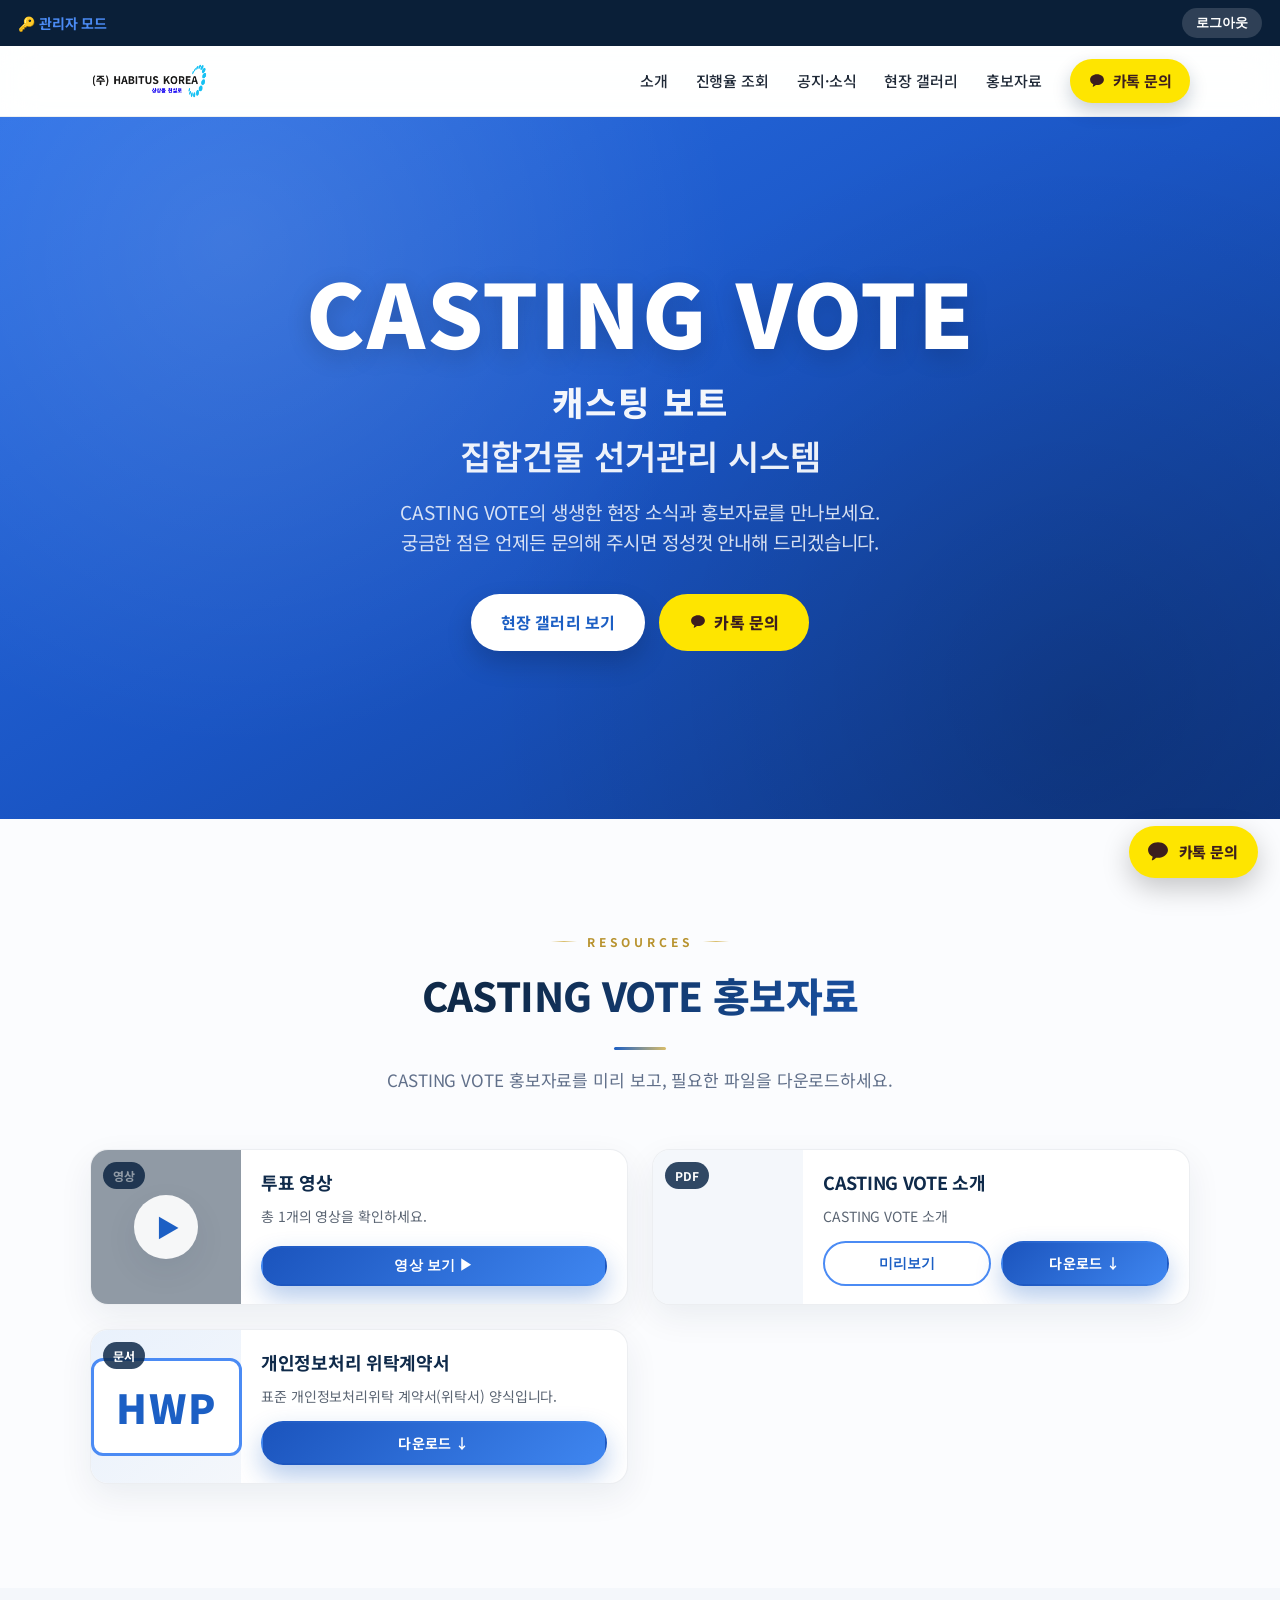
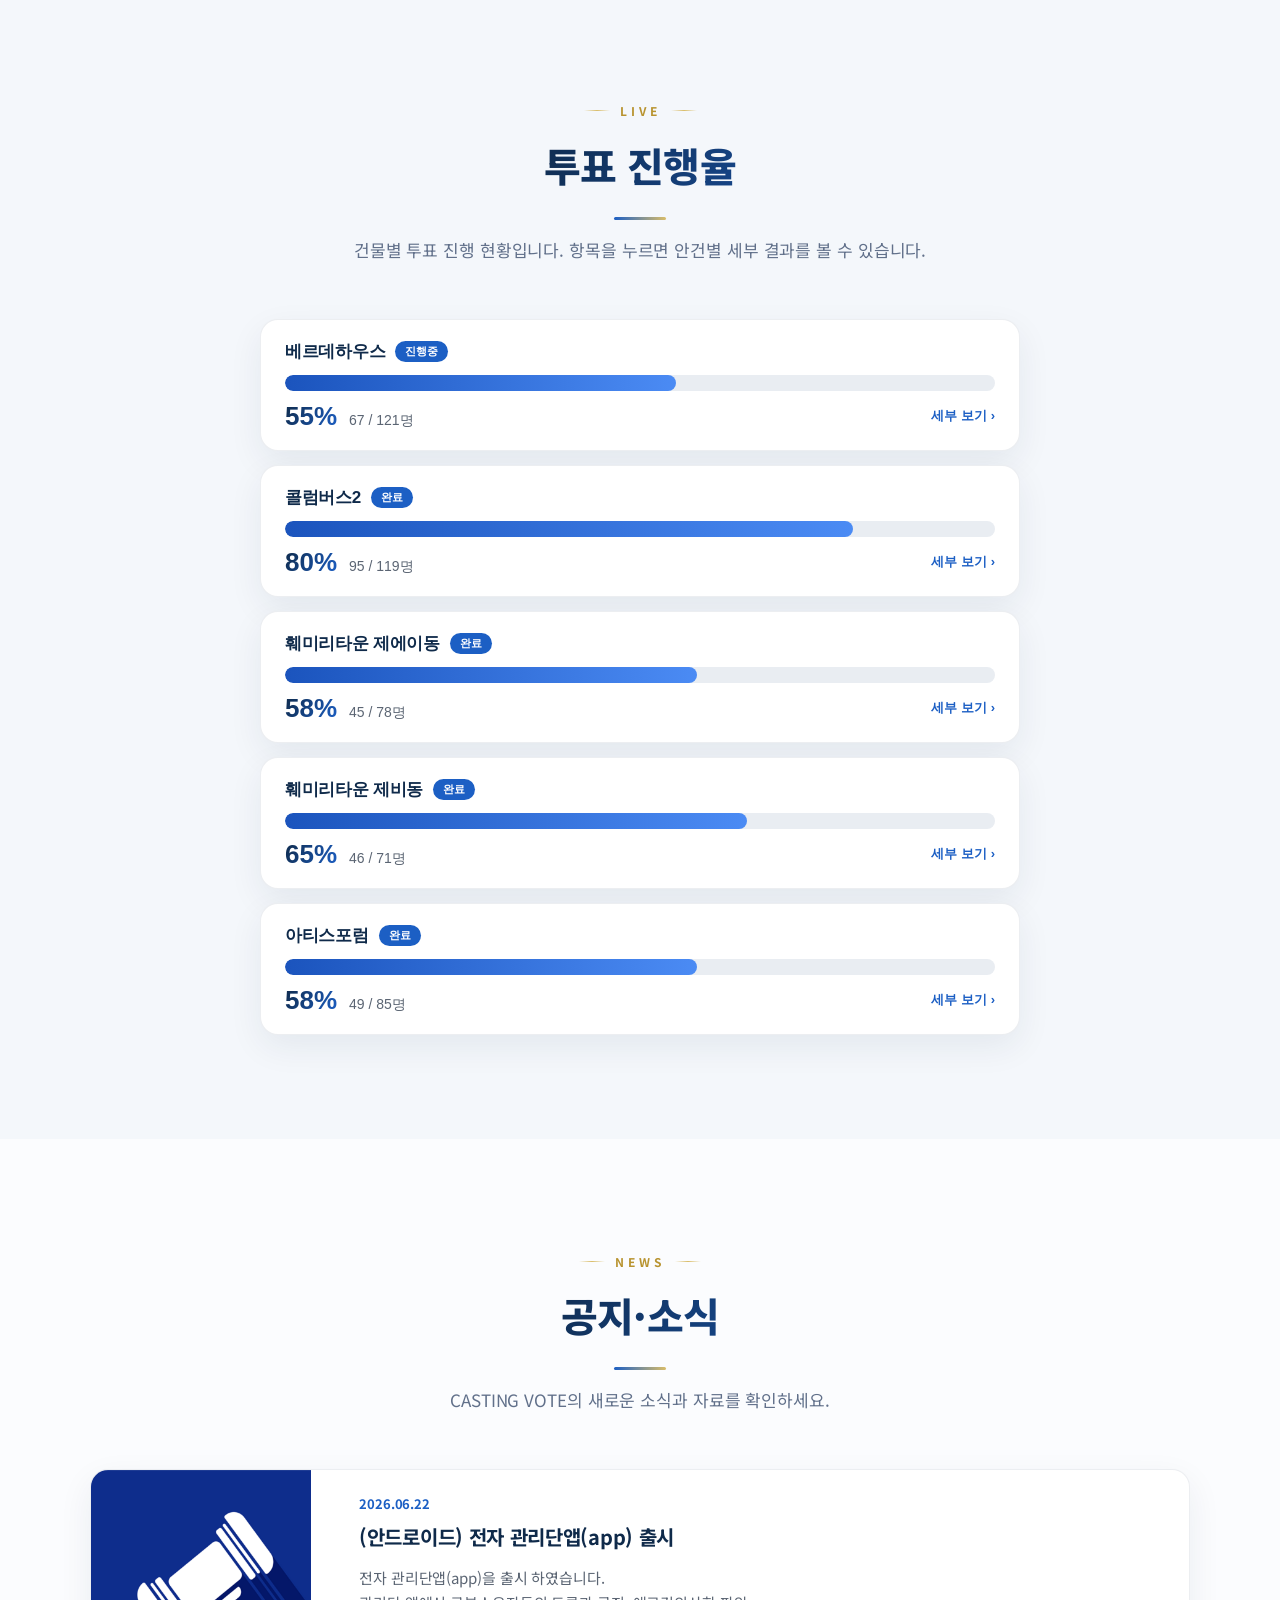
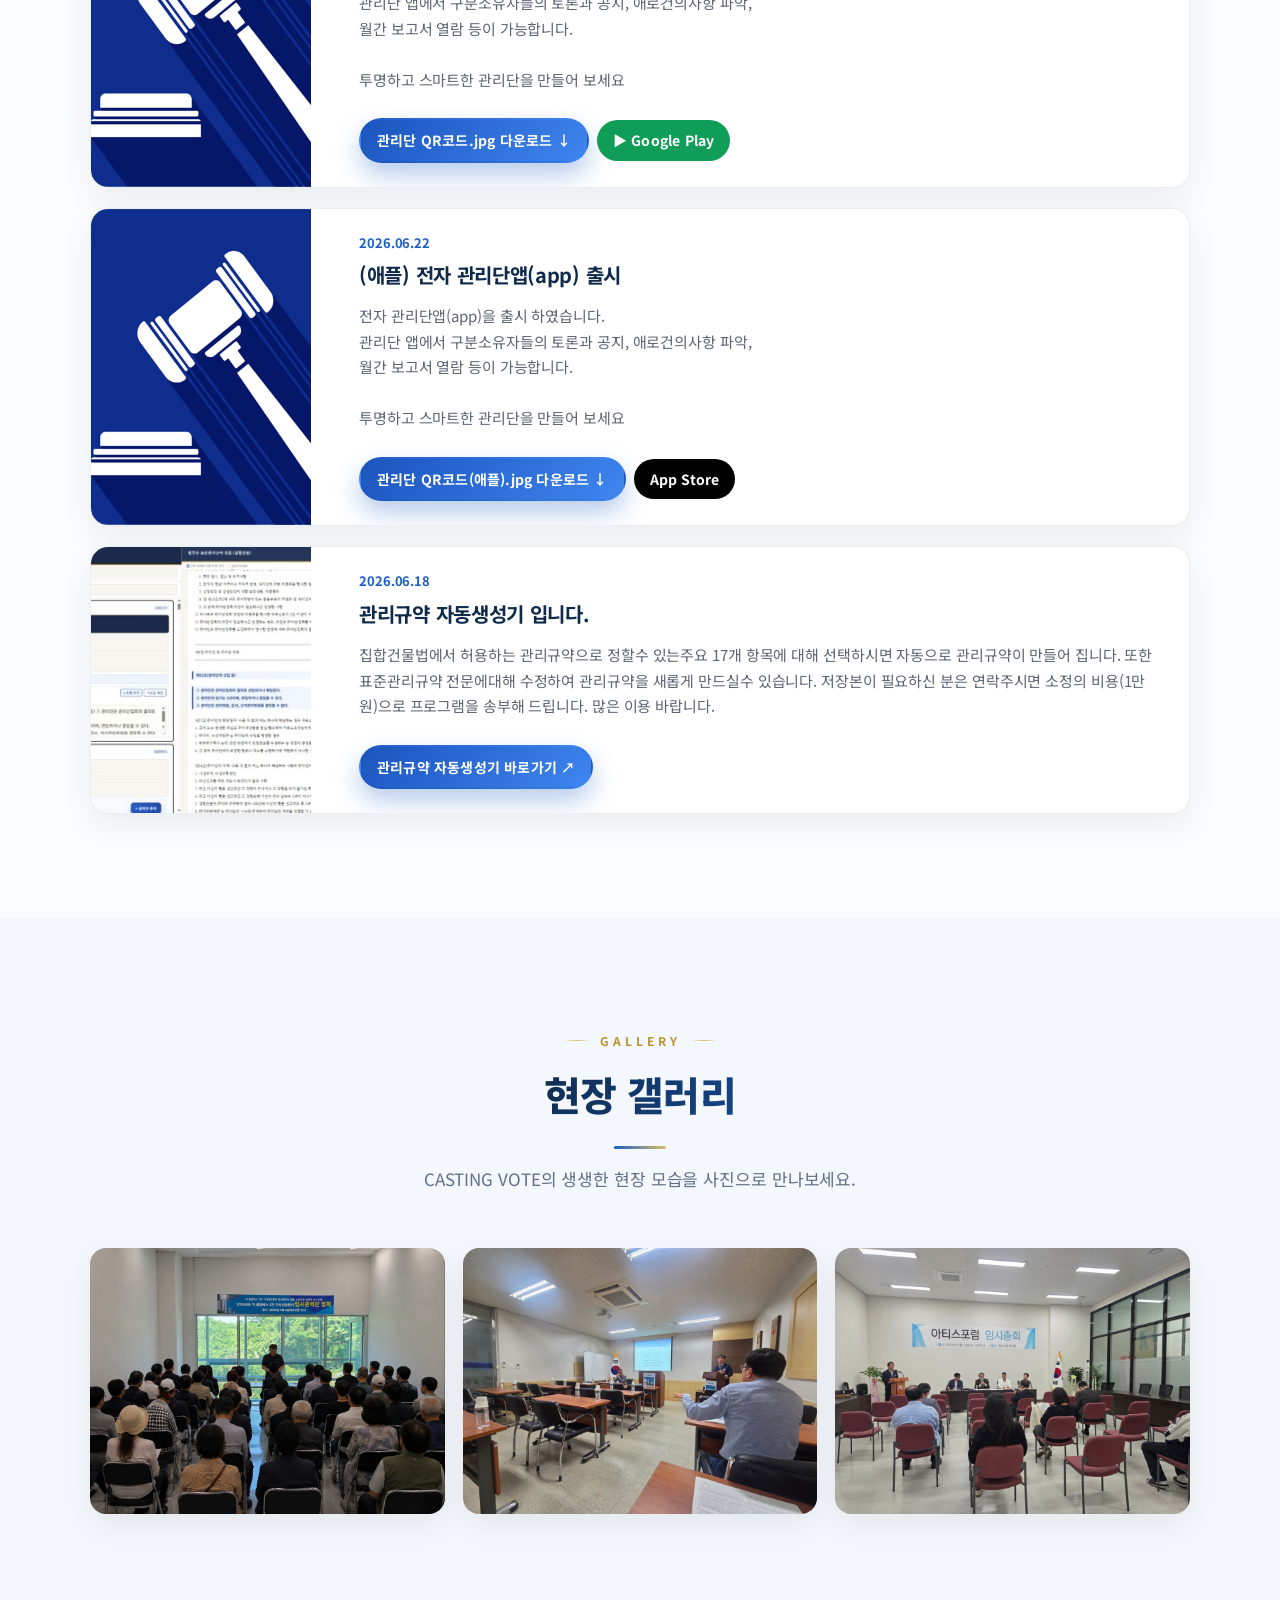
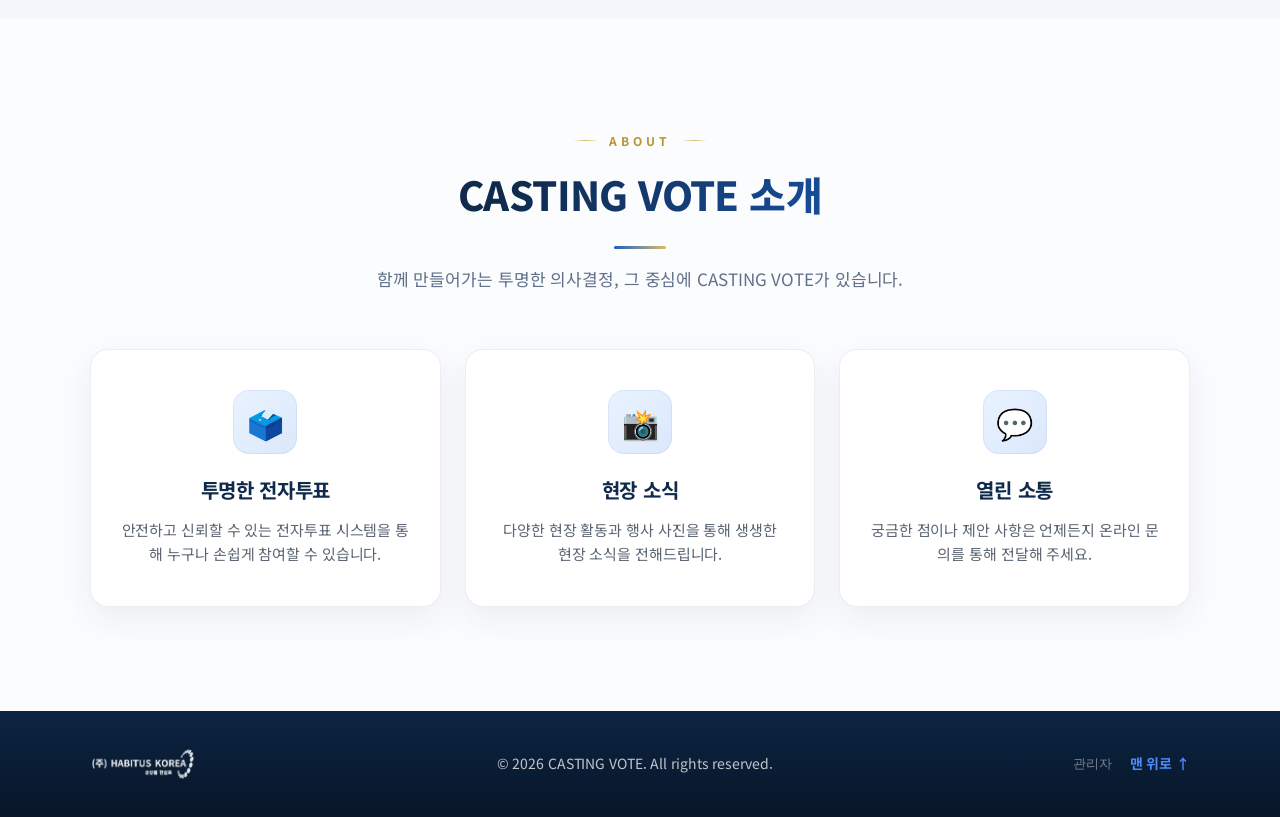
==== index.html @ 8c81231f "홍보자료 타이틀을 'CASTING VOTE 홍보자료'로 변경(소개 타이틀 형식과 통일)" ====
<!DOCTYPE html>
<html lang="ko">
<head>
  <meta charset="UTF-8" />
  <meta name="viewport" content="width=device-width, initial-scale=1.0" />
  <title>캐스팅 보트 (CASTING VOTE) | 집합건물 선거관리·전자투표 시스템</title>
  <meta name="description" content="캐스팅 보트(CASTING VOTE) - 집합건물 관리단 선거관리 및 전자투표 시스템. 현장 소식, 홍보자료, 진행율 조회, 관리단앱 다운로드까지 한 곳에서." />
  <meta name="keywords" content="캐스팅 보트, 캐스팅보트, CASTING VOTE, 집합건물 선거관리, 관리단 선거, 전자투표, 관리단 총회, 관리단앱, 전자투표 시스템" />
  <meta name="author" content="CASTING VOTE" />
  <link rel="canonical" href="https://airrotc29.github.io/castingvote/" />

  <!-- Open Graph (카카오톡/SNS 공유 시 표시되는 정보) -->
  <meta property="og:type" content="website" />
  <meta property="og:site_name" content="캐스팅 보트 (CASTING VOTE)" />
  <meta property="og:title" content="캐스팅 보트 (CASTING VOTE) | 집합건물 선거관리·전자투표 시스템" />
  <meta property="og:description" content="캐스팅 보트(CASTING VOTE) - 집합건물 관리단 선거관리 및 전자투표 시스템." />
  <meta property="og:url" content="https://airrotc29.github.io/castingvote/" />
  <meta property="og:image" content="assets/images/og-image.jpg" />
  <meta property="og:locale" content="ko_KR" />

  <!-- 구조화 데이터 (검색엔진이 사이트 이름을 인식) -->
  <script type="application/ld+json">
  {
    "@context": "https://schema.org",
    "@type": "Organization",
    "name": "캐스팅 보트",
    "alternateName": ["CASTING VOTE", "캐스팅보트"],
    "url": "https://airrotc29.github.io/castingvote/",
    "description": "집합건물 관리단 선거관리 및 전자투표 시스템"
  }
  </script>

  <link rel="preconnect" href="https://fonts.googleapis.com" />
  <link rel="preconnect" href="https://fonts.gstatic.com" crossorigin />
  <link href="https://fonts.googleapis.com/css2?family=Noto+Sans+KR:wght@300;400;500;700;900&display=swap" rel="stylesheet" />
  <link rel="stylesheet" href="css/style.css" />
</head>
<body>
  <!-- ===== 관리자 모드 바 (로그인 시 표시) ===== -->
  <div class="admin-bar" id="adminBar" hidden>
    <span class="admin-bar-label">🔑 관리자 모드</span>
    <span class="admin-bar-msg" id="adminBarMsg"></span>
    <button type="button" class="admin-bar-btn" id="adminLogout">로그아웃</button>
  </div>

  <!-- ===== 헤더 / 네비게이션 ===== -->
  <header class="site-header" id="top">
    <div class="container header-inner">
      <a href="#top" class="brand">
        <img src="assets/images/logo.png" alt="(주) HABITUS KOREA - 상상을 현실로" class="brand-logo" />
      </a>
      <nav class="nav" aria-label="주요 메뉴">
        <button class="nav-toggle" id="navToggle" aria-label="메뉴 열기" aria-expanded="false">
          <span></span><span></span><span></span>
        </button>
        <ul class="nav-list" id="navList">
          <li><a href="#about">소개</a></li>
          <li><a href="#progress">진행율 조회</a></li>
          <li><a href="#posts">공지·소식</a></li>
          <li><a href="#gallery">현장 갤러리</a></li>
          <li><a href="#resources">홍보자료</a></li>
          <li><a href="#" class="nav-cta js-kakao"><svg class="kk-ico" viewBox="0 0 24 24" aria-hidden="true"><path d="M12 3C6.9 3 2.8 6.2 2.8 10.2c0 2.6 1.7 4.9 4.3 6.2-.2.7-.7 2.5-.8 2.9 0 0 0 .3.2.4.2.1.4 0 .4 0 .5-.1 3-2 3.5-2.4.5.1 1 .1 1.6.1 5.1 0 9.2-3.2 9.2-7.2S17.1 3 12 3z"/></svg>카톡 문의</a></li>
        </ul>
      </nav>
    </div>
  </header>

  <!-- ===== 히어로 ===== -->
  <section class="hero" id="home">
    <div class="hero-overlay"></div>
    <div class="container hero-inner">
      <p class="hero-wordmark">CASTING VOTE</p>
      <p class="hero-wordmark-ko">캐스팅 보트</p>
      <h1 class="hero-title">집합건물 선거관리 시스템</h1>
      <p class="hero-desc">
        CASTING VOTE의 생생한 현장 소식과 홍보자료를 만나보세요. 궁금한 점은 언제든 문의해 주시면 정성껏 안내해 드리겠습니다.
      </p>
      <div class="hero-actions">
        <a href="#gallery" class="btn btn-primary">현장 갤러리 보기</a>
        <a href="#" class="btn btn-ghost js-kakao"><svg class="kk-ico" viewBox="0 0 24 24" aria-hidden="true"><path d="M12 3C6.9 3 2.8 6.2 2.8 10.2c0 2.6 1.7 4.9 4.3 6.2-.2.7-.7 2.5-.8 2.9 0 0 0 .3.2.4.2.1.4 0 .4 0 .5-.1 3-2 3.5-2.4.5.1 1 .1 1.6.1 5.1 0 9.2-3.2 9.2-7.2S17.1 3 12 3z"/></svg>카톡 문의</a>
      </div>
    </div>
  </section>

  <!-- ===== 홍보자료 ===== -->
  <section class="section" id="resources">
    <div class="container">
      <div class="section-head">
        <span class="section-tag">RESOURCES</span>
        <h2 class="section-title">CASTING VOTE 홍보자료</h2>
        <p class="section-lead">CASTING VOTE 홍보자료를 미리 보고, 필요한 파일을 다운로드하세요.</p>
      </div>
      <div class="admin-toolbar admin-only">
        <button type="button" class="btn btn-primary btn-sm" id="addResourceBtn">+ 자료 추가</button>
        <button type="button" class="btn btn-outline btn-sm" id="addVideoBtn">+ 영상 추가</button>
      </div>

      <div class="resources" id="resourceGrid">
        <article class="resource-item resource-video" id="videoCard">
          <div class="resource-thumb resource-thumb-video" id="videoCardThumb">
            <span class="video-play">▶</span>
            <span class="resource-badge">영상</span>
          </div>
          <div class="resource-body">
            <h3>투표 영상</h3>
            <p id="videoCardDesc">전자투표 안내 및 현장 영상을 확인하세요.</p>
            <div class="resource-actions">
              <button type="button" class="btn btn-sm btn-primary btn-block js-video-open">영상 보기 ▶</button>
            </div>
          </div>
        </article>

        <!-- 관리자가 추가한 자료(동적)는 이 위치에 삽입됩니다 -->
        <div id="resDynAnchor" hidden></div>

        <article class="resource-item resource-doc" id="consignmentCard">
          <div class="resource-thumb resource-thumb-doc">
            <span class="doc-ext" id="consignmentExt">HWP</span>
            <span class="resource-badge">문서</span>
          </div>
          <div class="resource-body">
            <h3>개인정보처리 위탁계약서</h3>
            <p>표준 개인정보처리위탁 계약서(위탁서) 양식입니다.</p>
            <div class="resource-actions" style="flex-direction:column;gap:8px;">
              <a class="btn btn-sm btn-primary btn-block" id="consignmentLink" href="assets/resources/habitus-personal-info-consignment.hwp" download>다운로드 ↓</a>
              <button type="button" class="btn btn-sm btn-outline btn-block admin-only" id="consignmentReplace">파일 교체</button>
            </div>
          </div>
        </article>
      </div>
    </div>
  </section>

  <!-- ===== 투표 진행율 조회 챗봇 ===== -->
  <section class="section section-alt" id="progress">
    <div class="container">
      <div class="section-head">
        <span class="section-tag">LIVE</span>
        <h2 class="section-title">투표 진행율</h2>
        <p class="section-lead">건물별 투표 진행 현황입니다. 항목을 누르면 안건별 세부 결과를 볼 수 있습니다.</p>
      </div>
      <div class="admin-toolbar admin-only">
        <button type="button" class="btn btn-primary btn-sm" id="addProgressBtn">+ 진행율 엑셀 올리기</button>
        <button type="button" class="btn btn-outline btn-sm" id="addProgressManualBtn">+ 직접 입력</button>
      </div>
      <div class="progress-list" id="progressGrid"></div>
      <p class="gallery-empty" id="progressEmpty" hidden>아직 등록된 투표 진행 현황이 없습니다.</p>
    </div>
  </section>

  <!-- 투표 진행율 세부 모달 -->
  <div class="amodal" id="progressDetail" aria-hidden="true">
    <div class="amodal-box">
      <button type="button" class="amodal-close" id="progressDetailClose">×</button>
      <div id="progressDetailBody"></div>
    </div>
  </div>

  <!-- 투표 진행율 수정 모달 (관리자) -->
  <div class="amodal" id="progressEditModal" aria-hidden="true">
    <div class="amodal-box">
      <button type="button" class="amodal-close" data-close>×</button>
      <h3>투표 진행율 수정</h3>
      <div id="progressEditForm"></div>
      <p class="form-hint" id="progressEditStatus" role="alert"></p>
      <button type="button" class="btn btn-primary btn-block" id="progressEditSubmit">저장</button>
    </div>
  </div>

  <!-- ===== 공지·소식 ===== -->
  <section class="section" id="posts">
    <div class="container">
      <div class="section-head">
        <span class="section-tag">NEWS</span>
        <h2 class="section-title">공지·소식</h2>
        <p class="section-lead">CASTING VOTE의 새로운 소식과 자료를 확인하세요.</p>
      </div>
      <div class="admin-toolbar admin-only">
        <button type="button" class="btn btn-primary btn-sm" id="addPostBtn">+ 글 작성</button>
      </div>
      <div class="posts" id="postsList"></div>
      <p class="gallery-empty" id="postsEmpty" hidden>아직 등록된 글이 없습니다.</p>
    </div>
  </section>

  <!-- ===== 현장 갤러리 ===== -->
  <section class="section section-alt" id="gallery">
    <div class="container">
      <div class="section-head">
        <span class="section-tag">GALLERY</span>
        <h2 class="section-title">현장 갤러리</h2>
        <p class="section-lead">CASTING VOTE의 생생한 현장 모습을 사진으로 만나보세요.</p>
      </div>
      <div class="admin-toolbar admin-only">
        <button type="button" class="btn btn-primary btn-sm" id="addPhotoBtn">+ 사진 올리기</button>
      </div>
      <div class="gallery" id="gallery-grid"></div>
      <p class="gallery-empty" id="galleryEmpty" hidden>아직 등록된 현장 사진이 없습니다.</p>
    </div>
  </section>

  <!-- ===== 소개 ===== -->
  <section class="section" id="about">
    <div class="container">
      <div class="section-head">
        <span class="section-tag">ABOUT</span>
        <h2 class="section-title">CASTING VOTE 소개</h2>
        <p class="section-lead">함께 만들어가는 투명한 의사결정, 그 중심에 CASTING VOTE가 있습니다.</p>
      </div>
      <div class="cards">
        <a href="#resources" class="card">
          <div class="card-icon">🗳️</div>
          <h3>투명한 전자투표</h3>
          <p>안전하고 신뢰할 수 있는 전자투표 시스템을 통해 누구나 손쉽게 참여할 수 있습니다.</p>
        </a>
        <a href="#gallery" class="card">
          <div class="card-icon">📸</div>
          <h3>현장 소식</h3>
          <p>다양한 현장 활동과 행사 사진을 통해 생생한 현장 소식을 전해드립니다.</p>
        </a>
        <a href="#" class="card js-kakao">
          <div class="card-icon">💬</div>
          <h3>열린 소통</h3>
          <p>궁금한 점이나 제안 사항은 언제든지 온라인 문의를 통해 전달해 주세요.</p>
        </a>
      </div>
    </div>
  </section>

  <!-- ===== 홍보자료 미리보기 모달 ===== -->
  <div class="previewer" id="previewer" aria-hidden="true">
    <button class="previewer-close" id="previewerClose" aria-label="닫기">×</button>
    <div class="previewer-stage" id="previewerStage"></div>
    <a class="btn btn-primary previewer-download" id="previewerDownload" href="#" download>다운로드 ↓</a>
  </div>

  <!-- ===== 투표 영상 모달 ===== -->
  <div class="videomodal" id="videoModal" aria-hidden="true">
    <button class="videomodal-close" id="videoModalClose" aria-label="닫기">×</button>
    <div class="videomodal-inner">
      <div class="videomodal-player" id="videoPlayer"></div>
      <p class="videomodal-title" id="videoTitle"></p>
      <div class="videomodal-list" id="videoList"></div>
    </div>
  </div>

  <!-- ===== 라이트박스 (사진 확대 보기) ===== -->
  <div class="lightbox" id="lightbox" aria-hidden="true">
    <button class="lightbox-close" id="lightboxClose" aria-label="닫기">×</button>
    <img src="" alt="확대 이미지" id="lightboxImg" />
    <p class="lightbox-caption" id="lightboxCaption"></p>
  </div>

  <!-- ===== 푸터 ===== -->
  <footer class="site-footer">
    <div class="container footer-inner">
      <div class="footer-brand">
        <img src="assets/images/logo.png" alt="(주) HABITUS KOREA" class="footer-logo" />
      </div>
      <p class="footer-copy">© <span id="year"></span> CASTING VOTE. All rights reserved.</p>
      <div class="footer-links">
        <button type="button" class="footer-admin" id="adminLoginBtn">관리자</button>
        <a href="#top" class="footer-top">맨 위로 ↑</a>
      </div>
    </div>
  </footer>

  <!-- ===== 관리자 모달들 ===== -->
  <!-- 로그인 -->
  <div class="amodal" id="loginModal" aria-hidden="true">
    <div class="amodal-box">
      <button type="button" class="amodal-close" data-close>×</button>
      <h3>관리자 로그인</h3>
      <p class="amodal-help">
        업로드를 위해 GitHub 액세스 토큰을 입력하세요. 토큰은 이 브라우저에만 저장되며 외부로 전송되지 않습니다.
        <a href="https://github.com/settings/tokens?type=beta" target="_blank" rel="noopener">토큰 발급 ↗</a>
      </p>
      <input type="password" id="loginToken" placeholder="github_pat_... 또는 ghp_..." autocomplete="off" />
      <label class="amodal-check"><input type="checkbox" id="loginRemember" checked /> 이 브라우저에 저장</label>
      <p class="form-hint" id="loginStatus" role="alert"></p>
      <button type="button" class="btn btn-primary btn-block" id="loginSubmit">로그인</button>
    </div>
  </div>

  <!-- 사진 올리기 -->
  <div class="amodal" id="photoModal" aria-hidden="true">
    <div class="amodal-box">
      <button type="button" class="amodal-close" data-close>×</button>
      <h3>현장 사진 올리기</h3>
      <label class="upload-drop" id="photoDrop">
        <input type="file" id="photoInput" accept="image/*" multiple hidden />
        <span class="upload-icon">🖼️</span>
        <span class="upload-text" id="photoDropText">사진을 끌어다 놓거나 클릭하여 선택 (여러 장 가능)</span>
        <span class="upload-hint">JPG · PNG · GIF · WEBP (장당 최대 10MB)</span>
      </label>
      <div id="photoPreview" class="admin-preview"></div>
      <p class="form-hint" id="photoStatus" role="alert"></p>
      <button type="button" class="btn btn-primary btn-block" id="photoSubmit">갤러리에 올리기</button>
    </div>
  </div>

  <!-- 영상 추가 -->
  <div class="amodal" id="videoAddModal" aria-hidden="true">
    <div class="amodal-box">
      <button type="button" class="amodal-close" data-close>×</button>
      <h3>투표 영상 추가 (유튜브)</h3>
      <input type="text" id="videoAddUrl" placeholder="유튜브 주소 https://youtu.be/..." autocomplete="off" />
      <div class="amodal-or">또는</div>
      <label class="amodal-file-label">동영상 파일 업로드 (.mp4 · 최대 10MB)
        <input type="file" id="videoAddFile" accept="video/*" />
      </label>
      <input type="text" id="videoAddTitle" placeholder="영상 제목" autocomplete="off" />
      <p class="form-hint" id="videoAddStatus" role="alert"></p>
      <button type="button" class="btn btn-primary btn-block" id="videoAddSubmit">영상 추가</button>
      <div id="videoAdminList" class="admin-current" style="margin-top:16px;"></div>
    </div>
  </div>

  <!-- 글 작성 -->
  <div class="amodal" id="postModal" aria-hidden="true">
    <div class="amodal-box">
      <button type="button" class="amodal-close" data-close>×</button>
      <h3 id="postModalTitle">공지·소식 글 작성</h3>
      <input type="text" id="postTitle" placeholder="제목 *" autocomplete="off" />
      <textarea id="postBody" rows="6" placeholder="내용 *"></textarea>
      <label class="amodal-file-label">대표 이미지 (선택)
        <input type="file" id="postImage" accept="image/*" />
      </label>
      <label class="amodal-file-label">첨부 파일 (선택 · 다운로드 제공)
        <input type="file" id="postFile" />
      </label>
      <input type="text" id="postLink" placeholder="다운로드 링크 (선택) - 예: 앱스토어/구글플레이 주소" autocomplete="off" />
      <input type="text" id="postLinkText" placeholder="링크 버튼 이름 (선택) - 미입력 시 '다운받기'" autocomplete="off" />
      <p class="form-hint" id="postStatus" role="alert"></p>
      <button type="button" class="btn btn-primary btn-block" id="postSubmit">글 올리기</button>
    </div>
  </div>

  <!-- 자료 추가 -->
  <div class="amodal" id="resourceModal" aria-hidden="true">
    <div class="amodal-box">
      <button type="button" class="amodal-close" data-close>×</button>
      <h3>홍보자료 추가</h3>
      <input type="text" id="resTitle" placeholder="자료 제목 *" autocomplete="off" />
      <input type="text" id="resDesc" placeholder="간단한 설명" autocomplete="off" />
      <label class="amodal-file-label">자료 파일 * (PDF · 이미지 · 한글 등)
        <input type="file" id="resFile" />
      </label>
      <p class="form-hint" id="resStatus" role="alert"></p>
      <button type="button" class="btn btn-primary btn-block" id="resSubmit">자료 올리기</button>
    </div>
  </div>

  <!-- 갤러리 사진 설명 수정 -->
  <div class="amodal" id="galleryEditModal" aria-hidden="true">
    <div class="amodal-box">
      <button type="button" class="amodal-close" data-close>×</button>
      <h3>사진 설명 수정</h3>
      <input type="text" id="galleryEditCaption" placeholder="사진 설명" autocomplete="off" />
      <p class="form-hint" id="galleryEditStatus" role="alert"></p>
      <button type="button" class="btn btn-primary btn-block" id="galleryEditSubmit">저장</button>
    </div>
  </div>

  <!-- 진행율 엑셀 올리기 -->
  <div class="amodal" id="progressModal" aria-hidden="true">
    <div class="amodal-box">
      <button type="button" class="amodal-close" data-close>×</button>
      <h3>투표 진행율 엑셀 올리기</h3>
      <p class="amodal-help">투표 시스템에서 내려받은 보고서 엑셀(.xlsx)을 올리면, 건물별 진행율이 자동으로 갱신됩니다. 같은 건물은 최신 값으로 교체됩니다.</p>
      <label class="amodal-file-label">보고서 엑셀 파일 (.xlsx)
        <input type="file" id="progressFile" accept=".xlsx" />
      </label>
      <p class="form-hint" id="progressStatus" role="alert"></p>
      <div id="progressList" class="admin-current" style="margin-top:16px;"></div>
    </div>
  </div>

  <!-- 홍보자료 정보 수정 -->
  <div class="amodal" id="resourceEditModal" aria-hidden="true">
    <div class="amodal-box">
      <button type="button" class="amodal-close" data-close>×</button>
      <h3>자료 정보 수정</h3>
      <input type="text" id="resourceEditTitle" placeholder="자료 제목 *" autocomplete="off" />
      <input type="text" id="resourceEditDesc" placeholder="간단한 설명" autocomplete="off" />
      <p class="form-hint" id="resourceEditStatus" role="alert"></p>
      <button type="button" class="btn btn-primary btn-block" id="resourceEditSubmit">저장</button>
    </div>
  </div>

  <!-- 카카오톡 문의 플로팅 버튼 -->
  <a href="#" id="kakaoFab" class="kakao-fab" target="_blank" rel="noopener" aria-label="카카오톡 문의">
    <svg viewBox="0 0 24 24" aria-hidden="true"><path d="M12 3C6.9 3 2.8 6.2 2.8 10.2c0 2.6 1.7 4.9 4.3 6.2-.2.7-.7 2.5-.8 2.9 0 0 0 .3.2.4.2.1.4 0 .4 0 .5-.1 3-2 3.5-2.4.5.1 1 .1 1.6.1 5.1 0 9.2-3.2 9.2-7.2S17.1 3 12 3z"/></svg>
    <span>카톡 문의</span>
  </a>

  <script>
    // 캐시 회피: 접속할 때마다 고유 주소로 스크립트를 불러옴 (항상 최신)
    (function () {
      var t = Date.now();
      ['js/main.js', 'js/admin.js'].forEach(function (src) {
        var s = document.createElement('script');
        s.src = src + '?t=' + t;
        s.async = false; // main.js → admin.js 순서 보장
        document.body.appendChild(s);
      });
    })();
  </script>
</body>
</html>
---- css/style.css ----
/* ===== 기본 변수 / 리셋 ===== */
:root {
  --navy: #0f2a4a;
  --navy-deep: #0a1f38;
  --blue: #1c5fc4;
  --blue-light: #4b8bf4;
  --accent: #f5a623;
  --bg: #ffffff;
  --bg-alt: #f4f7fb;
  --text: #1f2937;
  --text-soft: #5b6573;
  --line: #e2e8f0;
  --radius: 14px;
  --shadow: 0 10px 30px rgba(15, 42, 74, 0.08);
  --shadow-lg: 0 20px 50px rgba(15, 42, 74, 0.18);
  --max: 1140px;
}

* { box-sizing: border-box; margin: 0; padding: 0; }

html { scroll-behavior: smooth; }

body {
  font-family: "Noto Sans KR", -apple-system, BlinkMacSystemFont, sans-serif;
  color: var(--text);
  line-height: 1.6;
  background: var(--bg);
  -webkit-font-smoothing: antialiased;
}

img { max-width: 100%; display: block; }
a { color: inherit; text-decoration: none; }

.container { width: 100%; max-width: var(--max); margin: 0 auto; padding: 0 20px; }

/* ===== 버튼 ===== */
.btn {
  display: inline-flex;
  align-items: center;
  justify-content: center;
  gap: 6px;
  padding: 14px 28px;
  border-radius: 999px;
  font-size: 16px;
  font-weight: 700;
  cursor: pointer;
  border: 2px solid transparent;
  transition: transform .15s ease, box-shadow .2s ease, background .2s ease;
}
.btn-primary {
  background: linear-gradient(135deg, var(--blue), var(--blue-light));
  color: #fff;
  box-shadow: 0 8px 20px rgba(28, 95, 196, 0.35);
}
.btn-primary:hover { transform: translateY(-2px); box-shadow: 0 12px 28px rgba(28, 95, 196, 0.45); }
.btn-ghost { background: transparent; color: #fff; border-color: rgba(255,255,255,.6); }
.btn-ghost:hover { background: rgba(255,255,255,.12); }
.btn-block { width: 100%; }
.btn-sm { padding: 9px 16px; font-size: 14px; }
.btn-outline { background: transparent; color: var(--blue); border-color: var(--blue-light); }
.btn-outline:hover { background: rgba(75,139,244,.1); }

/* ===== 헤더 ===== */
.site-header {
  position: sticky;
  top: 0;
  z-index: 100;
  background: rgba(255, 255, 255, 0.92);
  backdrop-filter: blur(10px);
  border-bottom: 1px solid var(--line);
}
.header-inner { display: flex; align-items: center; justify-content: space-between; height: 70px; }
.brand { display: flex; align-items: center; font-weight: 900; }
.brand-logo { height: 38px; width: auto; }
.brand-mark { font-size: 22px; color: var(--navy); letter-spacing: 1px; }
.brand-sub { font-size: 13px; color: var(--blue); letter-spacing: 3px; font-weight: 700; }

.nav-list { display: flex; align-items: center; gap: 28px; list-style: none; }
.nav-list a { font-size: 15px; font-weight: 500; color: var(--text); transition: color .15s; }
.nav-list a:hover { color: var(--blue); }
.nav-cta {
  background: var(--navy);
  color: #fff !important;
  padding: 10px 18px;
  border-radius: 999px;
  font-weight: 700 !important;
}
.nav-cta:hover { background: var(--blue); }

.nav-toggle { display: none; flex-direction: column; gap: 5px; background: none; border: none; cursor: pointer; padding: 6px; }
.nav-toggle span { width: 24px; height: 2px; background: var(--navy); transition: .3s; }

/* ===== 히어로 ===== */
.hero {
  position: relative;
  min-height: 78vh;
  display: flex;
  align-items: center;
  background: linear-gradient(160deg, #ffffff 0%, #eaf2fd 55%, #d7e6fb 100%);
  color: var(--navy);
  overflow: hidden;
}
.hero-overlay {
  position: absolute; inset: 0;
  background-image:
    radial-gradient(circle at 18% 18%, rgba(75,139,244,.14), transparent 42%),
    radial-gradient(circle at 85% 80%, rgba(28,95,196,.10), transparent 45%);
}
.hero-inner { position: relative; text-align: center; padding: 80px 0; max-width: 820px; margin: 0 auto; }
.hero-logo-img { width: min(420px, 82%); height: auto; display: block; margin: 0 auto 26px; }
.hero-eyebrow { letter-spacing: 5px; font-weight: 700; color: var(--blue); margin-bottom: 14px; font-size: 14px; }
.hero-title { font-size: clamp(34px, 6vw, 58px); font-weight: 900; line-height: 1.15; margin-bottom: 22px; color: var(--navy); }
.hero-desc { font-size: clamp(16px, 2.2vw, 19px); color: #51607a; margin-bottom: 36px; word-break: keep-all; text-wrap: balance; max-width: 30em; margin-left: auto; margin-right: auto; }
.hero-actions { display: flex; gap: 14px; justify-content: center; flex-wrap: wrap; margin-bottom: 20px; }
.hero-note { font-size: 14px; color: var(--text-soft); }
.hero .btn-ghost { color: var(--navy); border-color: rgba(15,42,74,.4); }
.hero .btn-ghost:hover { background: rgba(15,42,74,.06); }

/* ===== 섹션 공통 ===== */
.section { padding: 90px 0; }
.section-alt { background: var(--bg-alt); }
.section-head { text-align: center; max-width: 680px; margin: 0 auto 56px; }
.section-tag { display: inline-block; font-size: 13px; font-weight: 700; letter-spacing: 3px; color: var(--blue); margin-bottom: 12px; }
.section-title { font-size: clamp(28px, 4vw, 40px); font-weight: 900; color: var(--navy); margin-bottom: 16px; }
.section-lead { color: var(--text-soft); font-size: 17px; }

/* ===== 카드 ===== */
.cards { display: grid; grid-template-columns: repeat(3, 1fr); gap: 24px; }
.card {
  background: #fff;
  border: 1px solid var(--line);
  border-radius: var(--radius);
  padding: 36px 28px;
  text-align: center;
  box-shadow: var(--shadow);
  transition: transform .2s ease, box-shadow .2s ease;
}
.card:hover { transform: translateY(-6px); box-shadow: var(--shadow-lg); }
.card-icon { font-size: 42px; margin-bottom: 18px; }
.card h3 { font-size: 20px; color: var(--navy); margin-bottom: 12px; }
.card p { color: var(--text-soft); font-size: 15px; }

/* ===== 갤러리 ===== */
.gallery { display: grid; grid-template-columns: repeat(3, 1fr); gap: 18px; }
.gallery-item {
  position: relative;
  border-radius: var(--radius);
  overflow: hidden;
  cursor: pointer;
  box-shadow: var(--shadow);
  background: #fff;
}
.gallery-item img { width: 100%; aspect-ratio: 4 / 3; object-fit: cover; transition: transform .4s ease; }
.gallery-item:hover img { transform: scale(1.06); }
.gallery-item figcaption {
  position: absolute; left: 0; right: 0; bottom: 0;
  padding: 14px 16px;
  color: #fff;
  font-size: 14px;
  font-weight: 500;
  background: linear-gradient(transparent, rgba(10,31,56,.85));
  opacity: 0;
  transform: translateY(8px);
  transition: .25s ease;
}
.gallery-item:hover figcaption { opacity: 1; transform: translateY(0); }

/* ===== 홍보자료 ===== */
.resources { display: grid; grid-template-columns: repeat(3, 1fr); gap: 24px; }
.resource-item {
  display: flex;
  flex-direction: column;
  background: #fff;
  border: 1px solid var(--line);
  border-radius: var(--radius);
  overflow: hidden;
  box-shadow: var(--shadow);
  transition: transform .2s ease, box-shadow .2s ease;
}
.resource-item:hover { transform: translateY(-6px); box-shadow: var(--shadow-lg); }
.resource-thumb { position: relative; background: var(--bg-alt); }
.resource-thumb img { width: 100%; aspect-ratio: 3 / 4; object-fit: cover; }
.resource-badge {
  position: absolute; top: 12px; left: 12px;
  background: rgba(15,42,74,.85);
  color: #fff;
  font-size: 12px;
  font-weight: 700;
  padding: 4px 10px;
  border-radius: 999px;
}
.resource-body { padding: 22px; display: flex; flex-direction: column; flex: 1; }
.resource-body h3 { font-size: 18px; color: var(--navy); margin-bottom: 8px; }
.resource-body p { font-size: 14px; color: var(--text-soft); margin-bottom: 18px; flex: 1; }
.resource-actions { display: flex; gap: 10px; }
.resource-actions .btn { flex: 1; }

/* 문서형 자료 썸네일 (HWP 등) */
.resource-thumb-doc {
  aspect-ratio: 3 / 4;
  display: flex;
  flex-direction: column;
  align-items: center;
  justify-content: center;
  gap: 10px;
  background: linear-gradient(135deg, #e9f1fc, #f4f7fb);
}
.doc-ext {
  font-size: 40px;
  font-weight: 900;
  color: var(--blue);
  letter-spacing: 2px;
  border: 3px solid var(--blue-light);
  padding: 14px 22px;
  border-radius: 12px;
  background: #fff;
}

/* ===== 견적서 ===== */
.quote-wrap { display: grid; grid-template-columns: 1fr 1fr; gap: 28px; align-items: start; }
.quote-card {
  background: #fff;
  border: 1px solid var(--line);
  border-radius: var(--radius);
  padding: 36px;
  box-shadow: var(--shadow);
}
.quote-card-icon { font-size: 40px; margin-bottom: 14px; }
.quote-card h3 { font-size: 22px; color: var(--navy); margin-bottom: 12px; }
.quote-card > p { color: var(--text-soft); font-size: 15px; margin-bottom: 24px; }
.quote-card-actions { display: flex; gap: 12px; flex-wrap: wrap; }
.quote-card-actions .btn { flex: 1; }

/* 업로드 폼 */
.upload-form { margin-top: 4px; }
.upload-drop {
  display: flex;
  flex-direction: column;
  align-items: center;
  gap: 6px;
  text-align: center;
  border: 2px dashed var(--blue-light);
  border-radius: 12px;
  padding: 30px 18px;
  cursor: pointer;
  background: var(--bg-alt);
  transition: background .15s, border-color .15s;
}
.upload-drop:hover, .upload-drop.dragover { background: rgba(75,139,244,.1); border-color: var(--blue); }
.upload-icon { font-size: 30px; }
.upload-text { font-weight: 700; color: var(--navy); font-size: 15px; }
.upload-text.has-file { color: var(--blue); }
.upload-hint { font-size: 13px; color: var(--text-soft); }
.upload-fields { display: grid; grid-template-columns: 1fr 1fr; gap: 12px; margin: 16px 0 4px; }
.upload-fields input {
  width: 100%;
  padding: 12px 14px;
  border: 1px solid var(--line);
  border-radius: 10px;
  font-size: 15px;
  font-family: inherit;
}
.upload-fields input:focus { outline: none; border-color: var(--blue-light); box-shadow: 0 0 0 3px rgba(75,139,244,.15); }

/* ===== 홍보자료 미리보기 모달 ===== */
.previewer {
  position: fixed; inset: 0; z-index: 200;
  display: none;
  flex-direction: column;
  align-items: center; justify-content: center;
  gap: 18px;
  background: rgba(7, 18, 33, .92);
  padding: 14px;
  gap: 10px;
}
.previewer.open { display: flex; }
.previewer-stage { width: 100%; max-width: 1400px; max-height: 88vh; display: flex; justify-content: center; }
.previewer-stage img,
.previewer-stage iframe {
  width: 100%;
  max-height: 88vh;
  border: none;
  border-radius: 6px;
  background: #fff;
  box-shadow: var(--shadow-lg);
  object-fit: contain;
}
.previewer-stage iframe { height: 88vh; }
.previewer-close {
  position: absolute; top: 20px; right: 26px;
  background: none; border: none; color: #fff;
  font-size: 42px; cursor: pointer; line-height: 1;
}
.previewer-download { z-index: 1; }

.gallery-empty { text-align: center; color: var(--text-soft); font-size: 16px; padding: 40px 0; }

/* ===== 라이트박스 ===== */
.lightbox {
  position: fixed; inset: 0; z-index: 200;
  display: none;
  align-items: center; justify-content: center;
  background: rgba(7, 18, 33, .92);
  padding: 24px;
}
.lightbox.open { display: flex; }
.lightbox img { max-width: 90vw; max-height: 80vh; border-radius: 8px; box-shadow: var(--shadow-lg); }
.lightbox-caption { position: absolute; bottom: 28px; color: #fff; font-size: 15px; text-align: center; width: 100%; }
.lightbox-close {
  position: absolute; top: 20px; right: 26px;
  background: none; border: none; color: #fff;
  font-size: 42px; cursor: pointer; line-height: 1;
}

/* ===== 문의하기 ===== */
.contact-wrap { display: grid; grid-template-columns: 1.6fr 1fr; gap: 36px; align-items: start; }
.contact-form {
  background: #fff;
  border: 1px solid var(--line);
  border-radius: var(--radius);
  padding: 36px;
  box-shadow: var(--shadow);
}
.form-row { display: grid; grid-template-columns: 1fr 1fr; gap: 18px; }
.form-group { margin-bottom: 20px; }
.form-group label { display: block; font-size: 14px; font-weight: 700; color: var(--navy); margin-bottom: 8px; }
.req { color: #e2484d; }
.form-group input,
.form-group textarea {
  width: 100%;
  padding: 13px 15px;
  border: 1px solid var(--line);
  border-radius: 10px;
  font-size: 15px;
  font-family: inherit;
  color: var(--text);
  transition: border-color .15s, box-shadow .15s;
}
.form-group input:focus,
.form-group textarea:focus {
  outline: none;
  border-color: var(--blue-light);
  box-shadow: 0 0 0 3px rgba(75,139,244,.15);
}
.form-group textarea { resize: vertical; }
.form-hint { min-height: 22px; font-size: 14px; margin-bottom: 12px; }
.form-hint.error { color: #e2484d; }
.form-hint.success { color: #1a9d57; }

.contact-info {
  background: var(--navy);
  color: #fff;
  border-radius: var(--radius);
  padding: 36px;
}
.contact-info h3 { font-size: 20px; margin-bottom: 22px; }
.contact-info ul { list-style: none; }
.contact-info li { padding: 14px 0; border-bottom: 1px solid rgba(255,255,255,.12); display: flex; flex-direction: column; gap: 4px; }
.info-label { font-size: 13px; color: var(--blue-light); font-weight: 700; }
.contact-info a:hover { text-decoration: underline; }
.contact-note { margin-top: 22px; font-size: 13px; color: rgba(255,255,255,.7); line-height: 1.7; }

/* ===== 푸터 ===== */
.site-footer { background: var(--navy-deep); color: rgba(255,255,255,.75); padding: 36px 0; }
.footer-inner { display: flex; align-items: center; justify-content: space-between; flex-wrap: wrap; gap: 14px; }
.footer-brand .brand-mark { color: #fff; }
.footer-logo { height: 34px; width: auto; filter: brightness(0) invert(1); opacity: .9; }
.footer-copy { font-size: 14px; }
.footer-top { font-size: 14px; font-weight: 700; color: var(--blue-light); }
.footer-top:hover { color: #fff; }

/* ===== 반응형 ===== */
@media (max-width: 860px) {
  .cards, .gallery, .resources { grid-template-columns: repeat(2, 1fr); }
  .contact-wrap, .quote-wrap { grid-template-columns: 1fr; }
}
@media (max-width: 640px) {
  .nav-toggle { display: flex; }
  .nav-list {
    position: absolute;
    top: 70px; left: 0; right: 0;
    flex-direction: column;
    align-items: stretch;
    gap: 0;
    background: #fff;
    border-bottom: 1px solid var(--line);
    padding: 10px 20px 20px;
    box-shadow: var(--shadow);
    display: none;
  }
  .nav-list.open { display: flex; }
  .nav-list li { padding: 6px 0; }
  .nav-cta { text-align: center; }
  .cards, .gallery, .resources { grid-template-columns: 1fr; }
  .form-row, .upload-fields { grid-template-columns: 1fr; }
  .section { padding: 64px 0; }
  .contact-form, .contact-info { padding: 26px; }
}

/* ===== 관리자 페이지 ===== */
.admin-body { background: var(--bg-alt); }
.admin-narrow { max-width: 760px; }
.admin-card {
  background: #fff;
  border: 1px solid var(--line);
  border-radius: var(--radius);
  padding: 28px;
  box-shadow: var(--shadow);
  margin-bottom: 22px;
}
.admin-card h3 {
  font-size: 18px;
  color: var(--navy);
  margin-bottom: 14px;
  display: flex;
  align-items: center;
  gap: 12px;
}
.admin-help { font-size: 14px; color: var(--text-soft); margin-bottom: 16px; line-height: 1.7; }
.admin-help a { color: var(--blue); font-weight: 700; }
.admin-field { display: flex; flex-direction: column; gap: 10px; }
.admin-field input[type="password"],
.admin-field input[type="text"] {
  width: 100%;
  padding: 13px 15px;
  border: 1px solid var(--line);
  border-radius: 10px;
  font-size: 15px;
  font-family: inherit;
}
.admin-field input:focus { outline: none; border-color: var(--blue-light); box-shadow: 0 0 0 3px rgba(75,139,244,.15); }
.admin-check { font-size: 14px; color: var(--text-soft); display: flex; align-items: center; gap: 6px; }

.admin-preview { display: grid; grid-template-columns: repeat(3, 1fr); gap: 14px; margin-top: 18px; }
.admin-preview-item { position: relative; background: var(--bg-alt); border-radius: 10px; overflow: hidden; border: 1px solid var(--line); }
.admin-preview-item img { width: 100%; aspect-ratio: 4/3; object-fit: cover; }
.admin-preview-item .admin-cap { width: 100%; border: none; border-top: 1px solid var(--line); padding: 8px 10px; font-size: 13px; font-family: inherit; }
.admin-preview-item .admin-cap:focus { outline: none; background: #f0f6ff; }
.admin-preview-del {
  position: absolute; top: 6px; right: 6px; z-index: 1;
  width: 26px; height: 26px; border-radius: 50%;
  border: none; cursor: pointer;
  background: rgba(10,31,56,.8); color: #fff; font-size: 18px; line-height: 1;
}

.admin-current { display: flex; flex-direction: column; gap: 12px; color: var(--text-soft); font-size: 14px; }
.admin-current-item { display: flex; align-items: center; gap: 14px; padding: 10px; border: 1px solid var(--line); border-radius: 10px; }
.admin-current-item img { width: 64px; height: 48px; object-fit: cover; border-radius: 6px; flex-shrink: 0; }
.admin-current-item span { flex: 1; color: var(--text); font-size: 14px; }

@media (max-width: 640px) {
  .admin-preview { grid-template-columns: repeat(2, 1fr); }
}

/* ===== 투표 영상 카드 ===== */
.resource-thumb-video {
  aspect-ratio: 3 / 4;
  display: flex;
  align-items: center;
  justify-content: center;
  background: linear-gradient(135deg, var(--navy), var(--blue));
  background-size: cover;
  background-position: center;
  cursor: pointer;
}
.resource-thumb-video.has-thumb { position: relative; }
.resource-thumb-video.has-thumb::after {
  content: "";
  position: absolute; inset: 0;
  background: rgba(10,31,56,.45);
}
.video-play {
  position: relative;
  z-index: 1;
  width: 64px; height: 64px;
  display: flex; align-items: center; justify-content: center;
  background: rgba(255,255,255,.92);
  color: var(--blue);
  border-radius: 50%;
  font-size: 24px;
  padding-left: 4px;
  box-shadow: var(--shadow);
}

/* ===== 투표 영상 모달 ===== */
.videomodal {
  position: fixed; inset: 0; z-index: 200;
  display: none;
  align-items: center; justify-content: center;
  background: rgba(7, 18, 33, .94);
  padding: 24px;
}
.videomodal.open { display: flex; }
.videomodal-inner { width: 100%; max-width: 900px; }
.videomodal-player {
  position: relative;
  width: 100%;
  aspect-ratio: 16 / 9;
  background: #000;
  border-radius: 10px;
  overflow: hidden;
  box-shadow: var(--shadow-lg);
}
.videomodal-player iframe { width: 100%; height: 100%; border: 0; }
.videomodal-empty { color: #fff; text-align: center; padding-top: 42%; transform: translateY(-50%); }
.videomodal-title { color: #fff; font-size: 17px; font-weight: 700; margin: 16px 4px 12px; }
.videomodal-close {
  position: absolute; top: 20px; right: 26px;
  background: none; border: none; color: #fff;
  font-size: 42px; cursor: pointer; line-height: 1;
}
.videomodal-list { display: grid; grid-template-columns: repeat(4, 1fr); gap: 10px; max-height: 26vh; overflow-y: auto; }
.videomodal-thumb {
  border: 2px solid transparent;
  background: none;
  padding: 0;
  cursor: pointer;
  border-radius: 8px;
  overflow: hidden;
  text-align: left;
}
.videomodal-thumb img { width: 100%; aspect-ratio: 16/9; object-fit: cover; display: block; }
.videomodal-thumb span { display: block; color: #cdd6e4; font-size: 12px; padding: 6px 6px 8px; }
.videomodal-thumb.active { border-color: var(--blue-light); }
.videomodal-thumb.active span { color: #fff; }

@media (max-width: 640px) {
  .videomodal-list { grid-template-columns: repeat(2, 1fr); }
}

/* ===== 통합 관리자 모드 ===== */
.admin-only { display: none; }
body.admin-on .admin-only { display: inline-flex; }
body.admin-on .admin-toolbar.admin-only { display: flex; }

.admin-bar {
  position: sticky; top: 0; z-index: 130;
  display: flex; align-items: center; gap: 14px;
  background: #0a1f38; color: #fff;
  padding: 8px 18px; font-size: 14px;
}
.admin-bar-label { font-weight: 700; color: var(--blue-light); }
.admin-bar-msg { flex: 1; color: rgba(255,255,255,.8); }
.admin-bar-btn {
  background: rgba(255,255,255,.15); color: #fff; border: none;
  padding: 6px 14px; border-radius: 999px; cursor: pointer; font-weight: 700; font-size: 13px;
}
.admin-bar-btn:hover { background: rgba(255,255,255,.28); }

.footer-links { display: flex; align-items: center; gap: 18px; }
.footer-admin { background: none; border: none; color: rgba(255,255,255,.45); font-size: 13px; cursor: pointer; }
.footer-admin:hover { color: var(--blue-light); }

.admin-toolbar { display: none; gap: 10px; margin: -24px 0 28px; }

/* 삭제 버튼 (각 항목 위) */
.admin-del {
  position: absolute; top: 8px; right: 8px; z-index: 3;
  background: rgba(226,72,77,.92); color: #fff; border: none;
  padding: 5px 11px; border-radius: 999px; font-size: 12px; font-weight: 700; cursor: pointer;
}
.admin-del:hover { background: #c5363b; }
.gallery-item, .resource-item, .post-item { position: relative; }
.post-item .admin-del { top: 14px; right: 14px; }

/* ===== 공지·소식 ===== */
.posts { display: flex; flex-direction: column; gap: 20px; }
.post-item {
  display: flex; gap: 22px;
  background: #fff; border: 1px solid var(--line); border-radius: var(--radius);
  overflow: hidden; box-shadow: var(--shadow);
}
.post-thumb { flex-shrink: 0; width: 220px; }
.post-thumb img { width: 100%; height: 100%; object-fit: cover; }
.post-body { padding: 24px 26px; flex: 1; }
.post-meta { font-size: 13px; color: var(--blue); font-weight: 700; margin-bottom: 6px; }
.post-body h3 { font-size: 20px; color: var(--navy); margin-bottom: 12px; }
.post-text { color: var(--text-soft); font-size: 15px; line-height: 1.7; margin-bottom: 16px; }
@media (max-width: 640px) {
  .post-item { flex-direction: column; }
  .post-thumb { width: 100%; aspect-ratio: 16/9; }
}

/* ===== 관리자 모달 (amodal) ===== */
.amodal {
  position: fixed; inset: 0; z-index: 210;
  display: none; align-items: center; justify-content: center;
  background: rgba(7,18,33,.6); padding: 20px;
}
.amodal.open { display: flex; }
.amodal-box {
  position: relative;
  width: 100%; max-width: 520px; max-height: 88vh; overflow-y: auto;
  background: #fff; border-radius: var(--radius); padding: 32px;
  box-shadow: var(--shadow-lg);
}
.amodal-box h3 { font-size: 20px; color: var(--navy); margin-bottom: 16px; }
.amodal-help { font-size: 13px; color: var(--text-soft); line-height: 1.7; margin-bottom: 14px; }
.amodal-help a { color: var(--blue); font-weight: 700; }
.amodal-box input[type="text"],
.amodal-box input[type="password"],
.amodal-box textarea {
  width: 100%; padding: 12px 14px; margin-bottom: 12px;
  border: 1px solid var(--line); border-radius: 10px; font-size: 15px; font-family: inherit;
}
.amodal-box input:focus, .amodal-box textarea:focus { outline: none; border-color: var(--blue-light); box-shadow: 0 0 0 3px rgba(75,139,244,.15); }
.amodal-box textarea { resize: vertical; }
.amodal-check { display: flex; align-items: center; gap: 6px; font-size: 14px; color: var(--text-soft); margin-bottom: 12px; }
.amodal-file-label { display: block; font-size: 13px; font-weight: 700; color: var(--navy); margin-bottom: 14px; }
.amodal-file-label input { display: block; margin-top: 6px; font-weight: 400; }
.amodal-close {
  position: absolute; top: 14px; right: 16px;
  background: none; border: none; font-size: 30px; line-height: 1; cursor: pointer; color: var(--text-soft);
}

/* 앵커 이동 시 상단 고정 헤더에 제목이 가리지 않도록 보정 */
section[id], [id="top"] { scroll-margin-top: 84px; }
a.card { cursor: pointer; }

/* PDF 첫 페이지 미리보기 썸네일 */
.resource-thumb-pdf {
  position: relative;
  aspect-ratio: 3 / 4;
  background: var(--bg-alt);
  display: flex; align-items: flex-start; justify-content: center;
  overflow: hidden;
}
.resource-thumb-pdf .pdf-thumb { width: 100%; height: auto; display: block; }

/* ===== 요금 안내 ===== */
.pricing { display: grid; grid-template-columns: repeat(3, 1fr); gap: 24px; align-items: stretch; }
.plan {
  display: flex; flex-direction: column;
  border-radius: var(--radius);
  padding: 30px 26px 26px;
  box-shadow: var(--shadow);
  border: 1px solid var(--line);
}
.plan-head { text-align: center; margin-bottom: 22px; }
.plan-head h3 { font-size: 26px; font-weight: 900; }
.plan-feats { list-style: none; flex: 1; }
.plan-feats > li { margin-bottom: 16px; font-size: 15px; color: var(--text); }
.plan-feats > li > b { display: block; font-weight: 700; margin-bottom: 4px; }
.plan-feats ul { list-style: none; margin: 6px 0 0 10px; }
.plan-feats ul li { position: relative; padding-left: 14px; font-size: 14px; color: var(--text-soft); margin-bottom: 3px; }
.plan-feats ul li::before { content: "–"; position: absolute; left: 0; }
.plan-note { display: block; font-size: 13px; color: var(--text-soft); margin-top: 2px; }
.plan-price {
  margin-top: 22px; padding-top: 18px; border-top: 1px solid rgba(15,42,74,.12);
  text-align: center; font-size: 17px; font-weight: 700; color: var(--navy);
}
.plan-price b { font-size: 22px; font-weight: 900; }
.plan-price .won { color: #e2484d; font-weight: 900; }
.plan-price .per { font-size: 14px; color: var(--text-soft); font-weight: 500; }

/* 등급별 색상 */
.plan-basic { background: #eef0f2; }
.plan-basic .plan-head h3 { color: #4b5563; }
.plan-standard { background: #d8efe6; }
.plan-standard .plan-head h3 { color: #1f9d6b; }
.plan-premium { background: #d8e8fb; }
.plan-premium .plan-head h3 { color: var(--blue); }

.pricing-note { margin-top: 26px; text-align: center; font-size: 14px; color: var(--text-soft); font-weight: 500; }

@media (max-width: 860px) { .pricing { grid-template-columns: 1fr; max-width: 460px; margin: 0 auto; } }

/* ===== 홍보자료 가로형(landscape) 카드 ===== */
.resources { grid-template-columns: repeat(2, 1fr); }
.resource-item { flex-direction: row; align-items: stretch; }
.resource-thumb,
.resource-thumb-doc,
.resource-thumb-video,
.resource-thumb-pdf {
  width: 150px;
  min-width: 150px;
  aspect-ratio: auto;
  height: auto;
}
.resource-thumb img {
  width: 100%;
  height: 100%;
  aspect-ratio: auto;
  object-fit: cover;
}
.resource-thumb-pdf { align-items: center; }
.resource-thumb-pdf .pdf-thumb { width: 100%; height: auto; }
.resource-body { padding: 18px 20px; }
.resource-body p { margin-bottom: 14px; }
@media (max-width: 720px) {
  /* 모바일: 카드를 세로로 쌓고 썸네일을 가로(landscape)로 — 균형있는 비율 */
  .resources { grid-template-columns: 1fr; }
  .resource-item { flex-direction: column; align-items: stretch; }
  .resource-thumb,
  .resource-thumb-doc,
  .resource-thumb-video,
  .resource-thumb-pdf {
    width: 100%;
    min-width: 0;
    aspect-ratio: 16 / 9;
    height: auto;
  }
  .resource-thumb img { height: 100%; }
  .resource-thumb-pdf .pdf-thumb { height: auto; }
  .resource-body { padding: 20px 22px; }
}

/* ===== 관리자 수정/삭제 버튼 묶음 ===== */
.admin-ctrls { position: absolute; top: 8px; right: 8px; z-index: 3; gap: 6px; }
body.admin-on .admin-ctrls.admin-only { display: flex; }
.admin-edit, .admin-del {
  position: static; top: auto; right: auto;
  border: none; padding: 5px 11px; border-radius: 999px;
  font-size: 12px; font-weight: 700; cursor: pointer; color: #fff;
}
.admin-edit { background: rgba(28,95,196,.92); }
.admin-edit:hover { background: #1850a8; }
.admin-del { background: rgba(226,72,77,.92); }
.admin-del:hover { background: #c5363b; }
.post-item .admin-ctrls { top: 14px; right: 14px; }

/* ===== 투표 진행율 챗봇 ===== */
.chatbot {
  max-width: 640px; margin: 0 auto;
  background: #fff; border: 1px solid var(--line);
  border-radius: var(--radius); box-shadow: var(--shadow); overflow: hidden;
}
.chat-window { padding: 22px; min-height: 240px; max-height: 420px; overflow-y: auto; background: var(--bg-alt); }
.chat-msg { display: flex; margin-bottom: 14px; }
.chat-msg.user { justify-content: flex-end; }
.chat-msg .bubble {
  max-width: 80%; padding: 13px 16px; border-radius: 14px; font-size: 15px; line-height: 1.6;
}
.chat-msg.bot .bubble { background: #fff; border: 1px solid var(--line); color: var(--text); border-top-left-radius: 4px; }
.chat-msg.user .bubble { background: linear-gradient(135deg, var(--blue), var(--blue-light)); color: #fff; border-top-right-radius: 4px; }
.chat-rate { font-size: 26px; font-weight: 900; color: var(--blue); margin-top: 6px; }
.chat-sub { font-size: 13px; color: var(--text-soft); margin-top: 2px; }
.chat-note { font-size: 12px; color: var(--text-soft); margin-top: 8px; }
.progress-bar { height: 12px; background: #e2e8f0; border-radius: 999px; overflow: hidden; margin-top: 10px; }
.progress-bar span { display: block; height: 100%; background: linear-gradient(90deg, var(--blue), var(--blue-light)); border-radius: 999px; transition: width .5s ease; }
.chat-input { display: flex; gap: 10px; padding: 16px; border-top: 1px solid var(--line); background: #fff; }
.chat-input input { flex: 1; padding: 12px 15px; border: 1px solid var(--line); border-radius: 999px; font-size: 15px; font-family: inherit; }
.chat-input input:focus { outline: none; border-color: var(--blue-light); box-shadow: 0 0 0 3px rgba(75,139,244,.15); }
.chat-input .btn { padding: 12px 22px; }

/* ===== 챗봇 안건별 집계 ===== */
.chat-msg.bot .bubble { max-width: 92%; }
.agenda-block { margin-top: 14px; border-top: 1px solid var(--line); padding-top: 12px; }
.agenda-head { font-size: 13px; font-weight: 700; color: var(--navy); margin-bottom: 10px; }
.agenda { margin-bottom: 14px; }
.agenda-title { font-size: 13px; font-weight: 700; color: var(--text); margin-bottom: 6px; line-height: 1.4; }
.agenda-opt { display: grid; grid-template-columns: 48px 1fr auto; align-items: center; gap: 8px; margin-bottom: 5px; font-size: 12px; }
.ao-label { color: var(--text-soft); }
.ao-bar { height: 8px; background: #eef1f5; border-radius: 999px; overflow: hidden; }
.ao-bar i { display: block; height: 100%; border-radius: 999px; transition: width .5s ease; }
.ao-val { color: var(--text); white-space: nowrap; font-variant-numeric: tabular-nums; }
.ao-yes .ao-bar i { background: var(--blue); }
.ao-yes .ao-label { color: var(--blue); font-weight: 700; }
.ao-no .ao-bar i { background: #e2484d; }
.ao-no .ao-label { color: #e2484d; font-weight: 700; }
.ao-none .ao-bar i { background: #b8c1cc; }

/* ===== 투표 진행율 (가로형 카드 목록) ===== */
.progress-list { display: flex; flex-direction: column; gap: 14px; max-width: 760px; margin: 0 auto; }
.prog-card {
  display: block; width: 100%; text-align: left; cursor: pointer;
  background: #fff; border: 1px solid var(--line); border-radius: var(--radius);
  padding: 20px 24px; box-shadow: var(--shadow);
  transition: transform .15s ease, box-shadow .2s ease;
}
.prog-card:hover { transform: translateY(-2px); box-shadow: var(--shadow-lg); }
.prog-top { display: flex; align-items: center; gap: 10px; margin-bottom: 12px; }
.prog-name { font-size: 17px; font-weight: 700; color: var(--navy); }
.prog-status { font-size: 11px; font-weight: 700; color: #fff; background: var(--blue); padding: 3px 10px; border-radius: 999px; flex-shrink: 0; }
.prog-bar { height: 16px; background: #e9edf2; border-radius: 999px; overflow: hidden; }
.prog-bar span { display: block; height: 100%; background: linear-gradient(90deg, var(--blue), var(--blue-light)); border-radius: 999px; transition: width .6s ease; }
.prog-bottom { display: flex; align-items: baseline; gap: 12px; margin-top: 12px; }
.prog-rate-num { font-size: 26px; font-weight: 900; color: var(--blue); line-height: 1; }
.prog-count { font-size: 14px; color: var(--text-soft); }
.prog-more { margin-left: auto; font-size: 13px; font-weight: 700; color: var(--blue); align-self: center; }

/* 진행율 세부 모달 본문 */
.pd-title { font-size: 22px; color: var(--navy); margin-bottom: 4px; }
.pd-sub { font-size: 14px; color: var(--text-soft); margin-bottom: 16px; }
.pd-rate { font-size: 40px; font-weight: 900; color: var(--blue); line-height: 1; margin-bottom: 12px; }
.pd-meta { font-size: 14px; color: var(--text); margin-top: 8px; }
#progressDetail .amodal-box { max-width: 560px; }

/* 모달 '또는' 구분, 동영상 파일 썸네일 */
.amodal-or { text-align: center; font-size: 12px; color: var(--text-soft); margin: 6px 0 10px; position: relative; }
.videomodal-thumb .vthumb-file { display: flex; align-items: center; justify-content: center; width: 100%; aspect-ratio: 16/9; background: #0f2a4a; color: #fff; font-size: 22px; }

/* ============================================================
   ✦ PREMIUM 디자인 보강 (맨 아래 = 우선 적용)
   ============================================================ */
:root {
  --gold: #b8932f;
  --gold-light: #d9bd6a;
  --ink: #16243a;
  --shadow: 0 12px 34px rgba(15, 42, 74, 0.07);
  --shadow-lg: 0 28px 60px rgba(15, 42, 74, 0.16);
}

body { color: var(--ink); letter-spacing: -0.1px; background: #fbfcfe; }

/* 헤더 — 더 얇고 투명하게 */
.site-header { background: rgba(255,255,255,.78); backdrop-filter: blur(18px) saturate(150%); border-bottom: 1px solid rgba(15,42,74,.07); }
.nav-list a { font-weight: 500; }
.nav-cta { box-shadow: 0 8px 18px rgba(15,42,74,.22); transition: transform .18s ease, background .2s ease, box-shadow .2s ease; }
.nav-cta:hover { transform: translateY(-1px); box-shadow: 0 12px 24px rgba(28,95,196,.3); }

/* 섹션 리듬 & 헤더 */
.section { padding: 104px 0; }
.section-tag {
  display: inline-flex; align-items: center; gap: 10px;
  color: var(--gold); letter-spacing: 4px; font-size: 12px;
}
.section-tag::before, .section-tag::after {
  content: ""; width: 26px; height: 1px;
  background: linear-gradient(90deg, transparent, var(--gold-light), transparent);
}
.section-title {
  letter-spacing: -0.6px; font-weight: 800;
  background: linear-gradient(120deg, var(--navy) 30%, var(--blue));
  -webkit-background-clip: text; background-clip: text; color: transparent;
}
.section-title::after {
  content: ""; display: block; width: 52px; height: 3px; margin: 20px auto 0;
  background: linear-gradient(90deg, var(--blue), var(--gold-light)); border-radius: 3px;
}
.section-lead { color: #61708a; }

/* 히어로 — 우아한 라이트 그라데이션 + 글로우 */
.hero {
  background:
    radial-gradient(1200px 600px at 50% -10%, #ffffff, transparent 60%),
    linear-gradient(165deg, #f5f9ff 0%, #e9f1fc 50%, #dbe8fb 100%);
}
.hero-overlay {
  background-image:
    radial-gradient(circle at 16% 22%, rgba(75,139,244,.16), transparent 40%),
    radial-gradient(circle at 84% 78%, rgba(184,147,47,.10), transparent 44%);
}
.hero-logo-img { width: min(440px, 84%); filter: drop-shadow(0 10px 26px rgba(28,95,196,.22)); }
.hero-title {
  font-weight: 800; letter-spacing: -1px;
  background: linear-gradient(120deg, var(--navy) 35%, var(--blue) 100%);
  -webkit-background-clip: text; background-clip: text; color: transparent;
}
.hero-desc { color: #5a6a85; }

/* 버튼 — 정교한 그라데이션 & 그림자 */
.btn { letter-spacing: .2px; transition: transform .18s ease, box-shadow .25s ease, background .25s ease; }
.btn-primary { background: linear-gradient(135deg, #1b54bd, #3f86f0); box-shadow: 0 12px 26px rgba(28,95,196,.32); }
.btn-primary:hover { transform: translateY(-2px); box-shadow: 0 18px 36px rgba(28,95,196,.42); }

/* 카드류 — 부드러운 라운드 & 입체 호버 */
.card, .resource-item, .prog-card, .post-item, .chatbot, .contact-form, .contact-info, .amodal-box, .quote-card {
  border-radius: 18px;
  border-color: rgba(15,42,74,.08);
}
.card { padding: 40px 30px; }
.card-icon {
  width: 64px; height: 64px; margin: 0 auto 20px; border-radius: 16px;
  display: flex; align-items: center; justify-content: center; font-size: 30px;
  background: linear-gradient(135deg, #eaf2ff, #dbe8fb);
  box-shadow: inset 0 0 0 1px rgba(28,95,196,.08);
}
.card:hover, .resource-item:hover, .prog-card:hover { transform: translateY(-6px); box-shadow: var(--shadow-lg); }
.card h3, .resource-body h3, .post-body h3, .prog-name { letter-spacing: -0.3px; }

/* 갤러리 — 라운드 통일 */
.gallery-item { border-radius: 16px; }

/* 진행율 바 — 광택 */
.prog-bar span, .progress-bar span { background: linear-gradient(90deg, #1b54bd, #4b8bf4); }
.prog-rate-num, .pd-rate, .chat-rate { background: linear-gradient(120deg, var(--navy), var(--blue)); -webkit-background-clip: text; background-clip: text; color: transparent; }

/* 푸터 — 깊고 차분하게 */
.site-footer { background: linear-gradient(180deg, #0c2444, #081627); }

/* 스크롤바(데스크탑) */
@media (min-width: 900px) {
  ::-webkit-scrollbar { width: 11px; }
  ::-webkit-scrollbar-thumb { background: rgba(15,42,74,.22); border-radius: 999px; border: 3px solid #fbfcfe; }
  ::-webkit-scrollbar-thumb:hover { background: rgba(15,42,74,.36); }
}

/* ============================================================
   ✦ 히어로: 청색 배경 + 심플 흰색 CASTING VOTE (최종 우선)
   ============================================================ */
.hero {
  background: linear-gradient(150deg, #2a6fe6 0%, #1a55c4 50%, #0f3a8c 100%);
  color: #fff;
}
.hero-overlay {
  background-image:
    radial-gradient(circle at 18% 18%, rgba(255,255,255,.12), transparent 42%),
    radial-gradient(circle at 85% 85%, rgba(0,0,0,.18), transparent 48%);
}
.hero-wordmark {
  font-size: clamp(40px, 8vw, 88px);
  font-weight: 900;
  letter-spacing: 2px;
  color: #fff;
  line-height: 1.05;
  margin: 0 auto 18px;
  text-shadow: 0 6px 24px rgba(0,0,0,.18);
}
.hero-title {
  color: rgba(255,255,255,.92) !important;
  -webkit-text-fill-color: rgba(255,255,255,.92);
  background: none !important;
  font-weight: 600;
  font-size: clamp(22px, 3.4vw, 34px);
  letter-spacing: 0;
}
.hero-desc { color: rgba(255,255,255,.82); }
.hero .btn-ghost { color: #fff; border-color: rgba(255,255,255,.65); }
.hero .btn-ghost:hover { background: rgba(255,255,255,.14); }
.hero .btn-primary { background: #fff; color: var(--blue); box-shadow: 0 12px 26px rgba(0,0,0,.18); }
.hero .btn-primary:hover { background: #f0f5ff; }

/* ===== 진행율 직접 수정 폼 ===== */
#progressEditModal .amodal-box { max-width: 620px; }
.pe-label { display: block; font-size: 13px; font-weight: 700; color: var(--navy); margin-bottom: 12px; }
.pe-label input { display: block; width: 100%; margin-top: 5px; padding: 10px 12px; border: 1px solid var(--line); border-radius: 9px; font-size: 14px; font-family: inherit; font-weight: 400; }
.pe-row { display: grid; grid-template-columns: 1fr 1fr; gap: 12px; }
.pe-section-label { font-size: 13px; font-weight: 800; color: var(--navy); margin: 18px 0 12px; padding-top: 16px; border-top: 1px solid var(--line); }
.pe-ag { border: 1px solid var(--line); border-radius: 12px; padding: 14px; margin-bottom: 12px; background: var(--bg-alt); }
.pe-ag-head { display: flex; gap: 8px; margin-bottom: 10px; }
.pe-ag-title { flex: 1; padding: 9px 11px; border: 1px solid var(--line); border-radius: 8px; font-size: 14px; font-family: inherit; }
.pe-ag-del { background: #fde8e8; color: #c5363b; border: none; border-radius: 8px; padding: 0 14px; font-size: 13px; font-weight: 700; cursor: pointer; }
.pe-opt { display: grid; grid-template-columns: 1fr 72px 72px 26px; gap: 6px; margin-bottom: 6px; align-items: center; }
.pe-opt input { padding: 8px 9px; border: 1px solid var(--line); border-radius: 7px; font-size: 13px; font-family: inherit; width: 100%; }
.pe-o-del { background: none; border: none; color: #c5363b; font-size: 18px; cursor: pointer; line-height: 1; }
.pe-add-opt { margin-top: 4px; }

/* ===== 카카오톡 문의 ===== */
.kakao-fab {
  position: fixed; right: 22px; bottom: 22px; z-index: 150;
  display: inline-flex; align-items: center; gap: 8px;
  background: #FEE500; color: #3C1E1E;
  padding: 13px 20px 13px 16px; border-radius: 999px;
  font-weight: 800; font-size: 15px;
  box-shadow: 0 10px 28px rgba(0,0,0,.22);
  transition: transform .18s ease, box-shadow .2s ease;
}
.kakao-fab:hover { transform: translateY(-2px); box-shadow: 0 14px 34px rgba(0,0,0,.28); }
.kakao-fab svg { width: 26px; height: 26px; fill: #3C1E1E; }
.kakao-btn {
  display: inline-flex; align-items: center; justify-content: center; gap: 8px;
  width: 100%; margin: 4px 0 18px;
  background: #FEE500; color: #3C1E1E;
  padding: 13px 18px; border-radius: 12px; font-weight: 800; font-size: 15px;
  transition: filter .2s ease, transform .15s ease;
}
.kakao-btn:hover { filter: brightness(.96); transform: translateY(-1px); }
.kakao-ico { width: 22px; height: 22px; fill: #3C1E1E; }
@media (max-width: 640px) {
  .kakao-fab { right: 14px; bottom: 14px; padding: 12px 16px 12px 13px; font-size: 14px; }
  .kakao-fab svg { width: 22px; height: 22px; }
}

/* ===== "카톡 문의" 버튼 카카오 옐로우 + 말풍선 아이콘 ===== */
.hero .btn-ghost.js-kakao,
.btn.js-kakao,
.nav-cta.js-kakao {
  background: #FEE500 !important;
  color: #3C1E1E !important;
  border-color: #FEE500 !important;
  font-weight: 800;
  display: inline-flex;
  align-items: center;
  gap: 7px;
}
.hero .btn-ghost.js-kakao:hover,
.btn.js-kakao:hover,
.nav-cta.js-kakao:hover {
  background: #f5d900 !important;
  border-color: #f5d900 !important;
  color: #3C1E1E !important;
}
.btn.js-kakao .kk-ico,
.nav-cta.js-kakao .kk-ico {
  width: 18px;
  height: 18px;
  fill: #3C1E1E;
  flex: 0 0 auto;
}

/* ===== 앱 다운로드 카드 ===== */
.resource-thumb-app {
  background: linear-gradient(135deg, #2a6fe6, #0f3a8c);
  display: flex; align-items: center; justify-content: center;
}
.resource-thumb-app .app-emoji { font-size: 54px; }
.app-actions { display: flex; flex-direction: column; gap: 8px; }
.btn-app {
  display: inline-flex; align-items: center; justify-content: center; gap: 6px;
  color: #fff !important; font-weight: 700; border: none;
}
.btn-appstore { background: #000 !important; }
.btn-appstore:hover { background: #222 !important; }
.btn-googleplay { background: #0f9d58 !important; }
.btn-googleplay:hover { background: #0c854a !important; }

/* ===== 히어로 한글 워드마크 ===== */
.hero-wordmark-ko {
  color: #fff;
  font-weight: 800;
  font-size: clamp(20px, 3.5vw, 34px);
  letter-spacing: 2px;
  margin: 2px 0 6px;
  opacity: .95;
}

/* ===== 공지글 버튼 간격 ===== */
.post-body .btn { margin-top: 10px; }
.post-body .btn + .btn { margin-left: 8px; }
@media (max-width: 480px) {
  .post-body .btn { display: inline-flex; }
  .post-body .btn + .btn { margin-left: 0; }
}
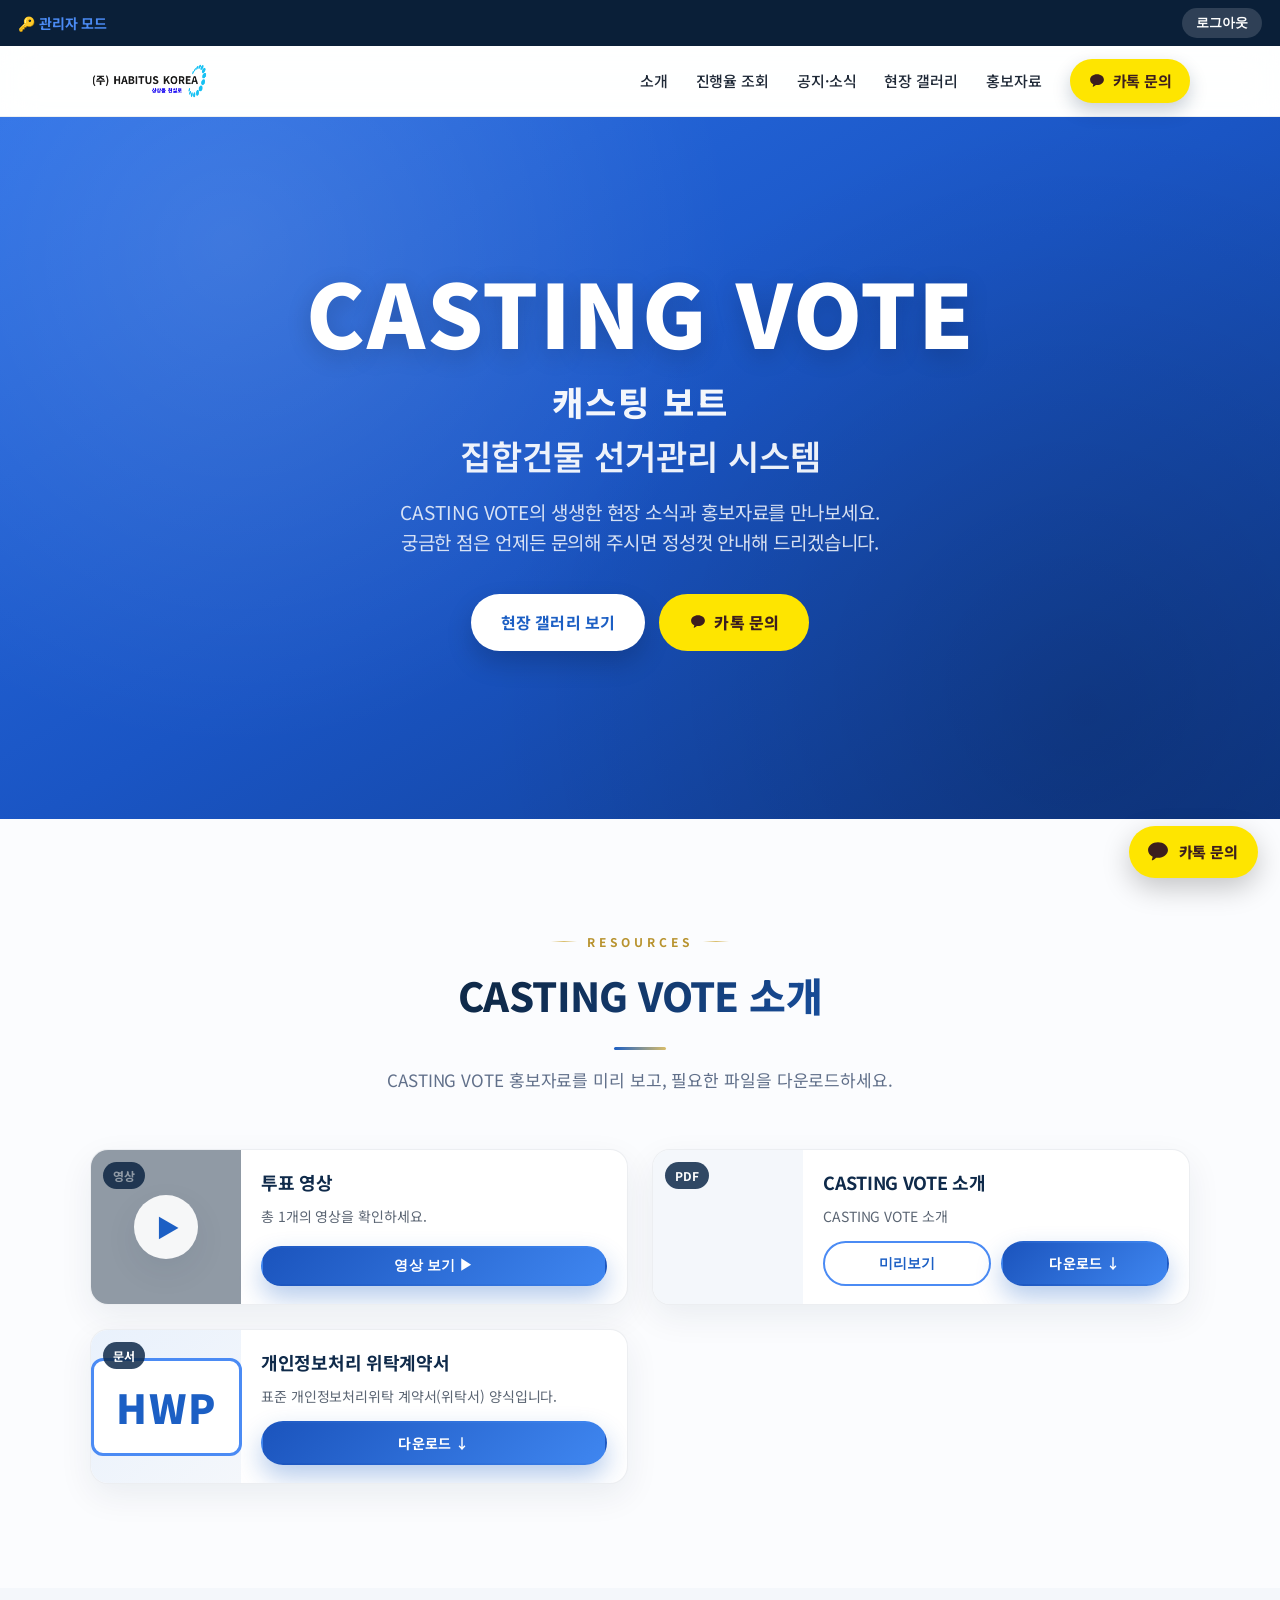
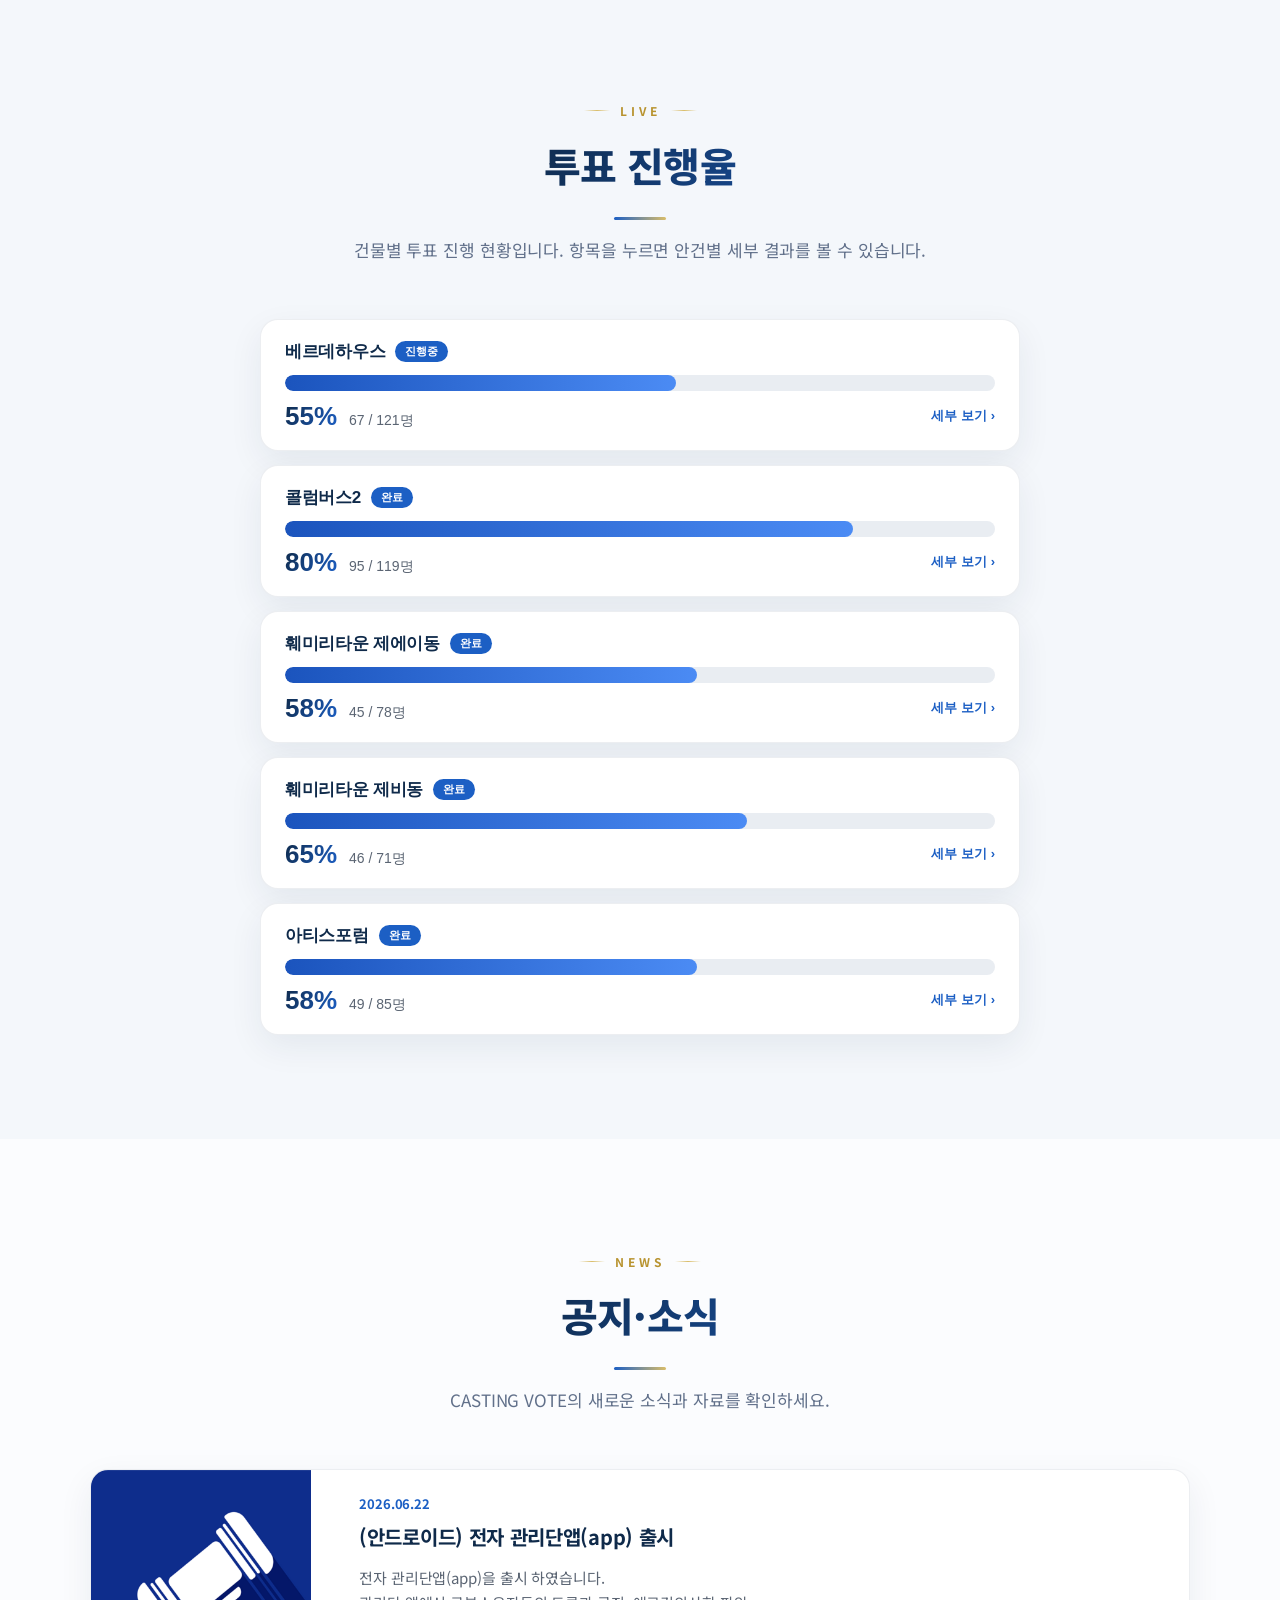
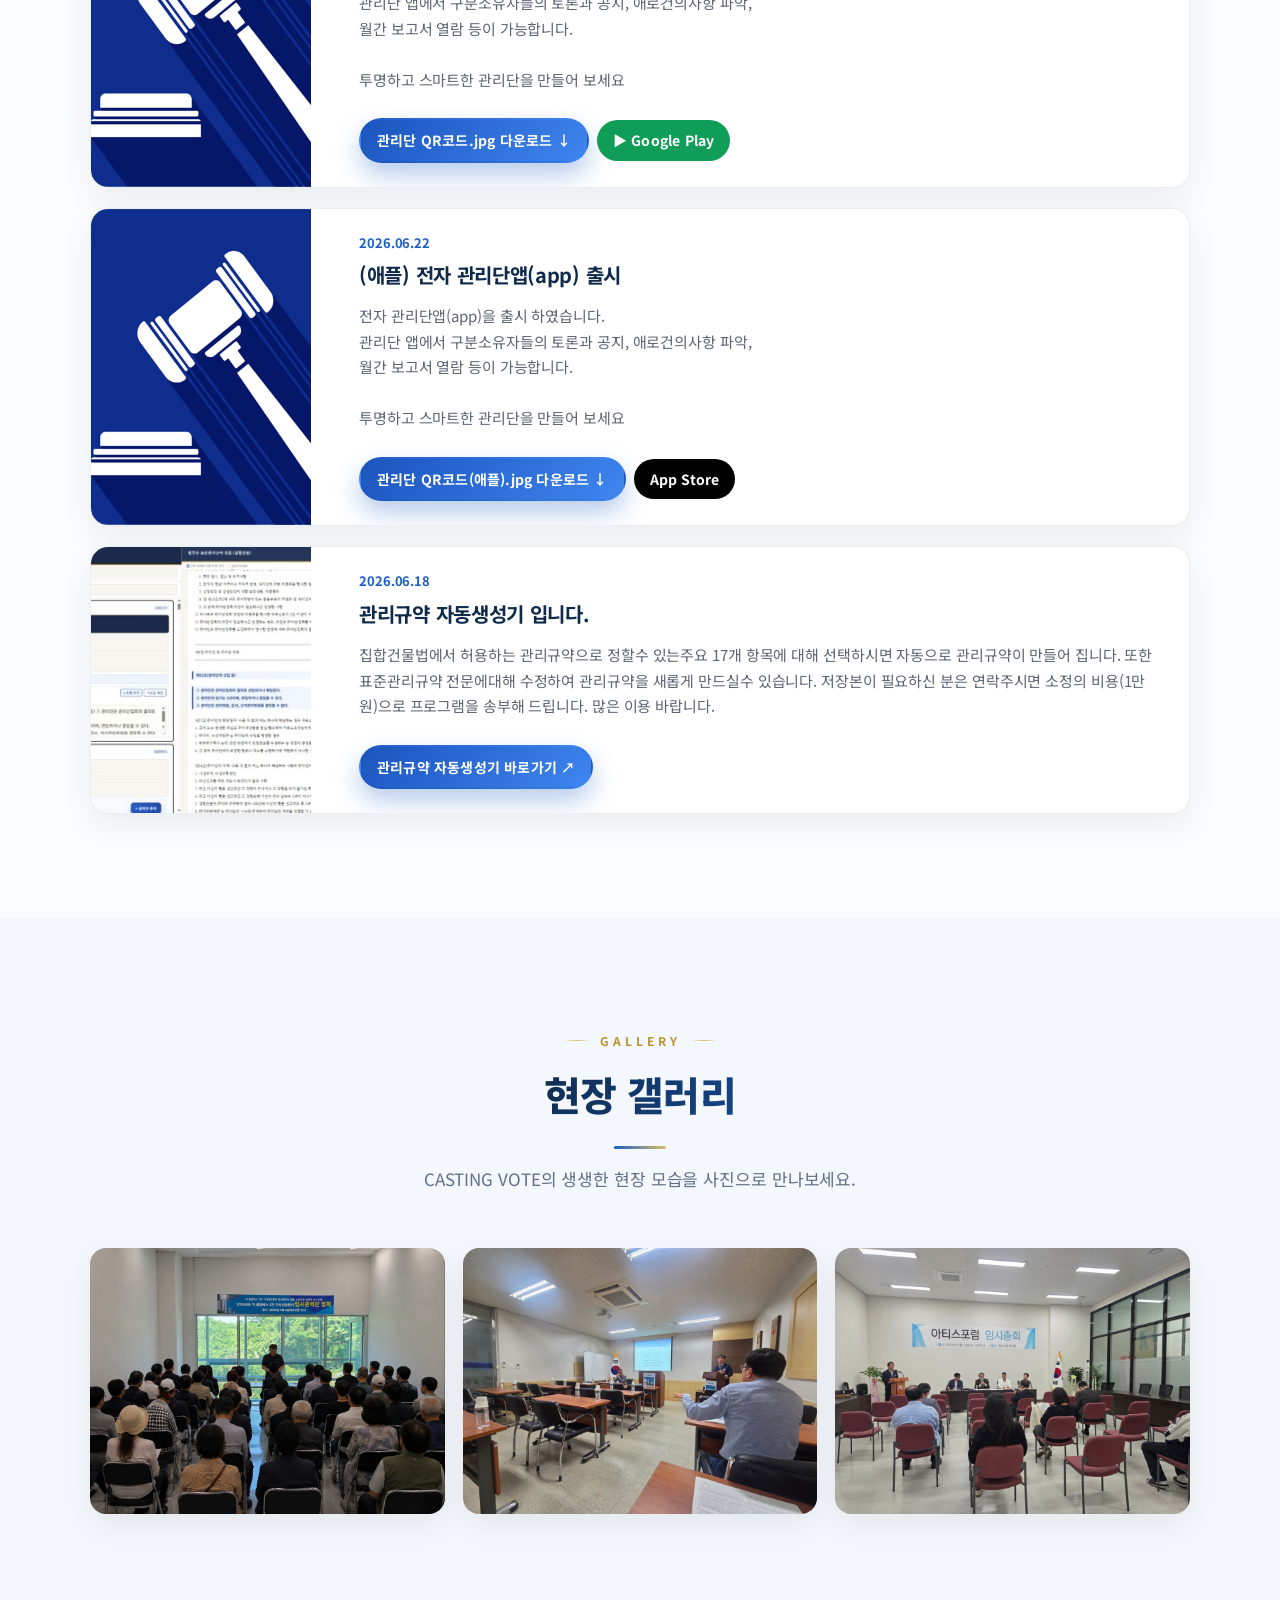
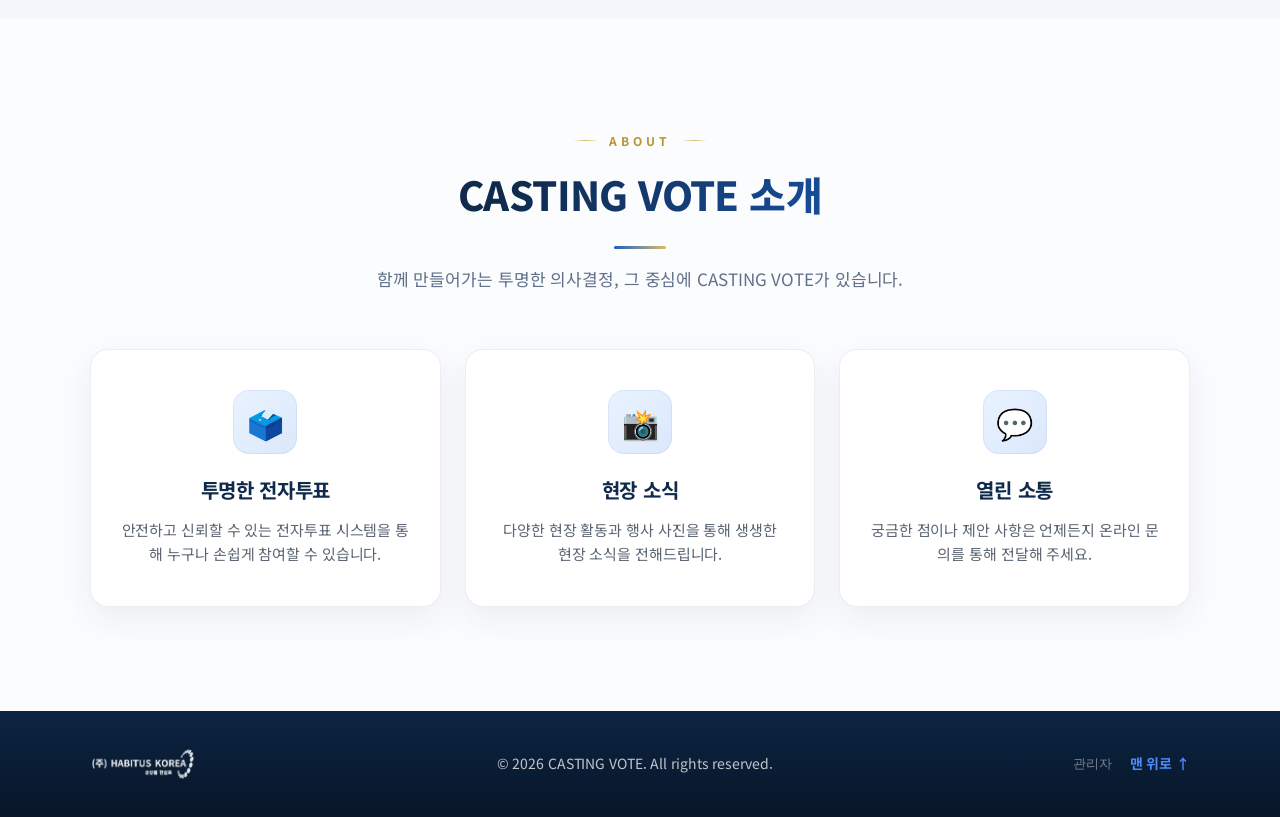
==== commit c802dd5e: "홍보자료 섹션 타이틀을 'CASTING VOTE 소개'로 변경" ====
--- a/index.html
+++ b/index.html
@@ -87,7 +87,7 @@
     <div class="container">
       <div class="section-head">
         <span class="section-tag">RESOURCES</span>
-        <h2 class="section-title">CASTING VOTE 홍보자료</h2>
+        <h2 class="section-title">CASTING VOTE 소개</h2>
         <p class="section-lead">CASTING VOTE 홍보자료를 미리 보고, 필요한 파일을 다운로드하세요.</p>
       </div>
       <div class="admin-toolbar admin-only">
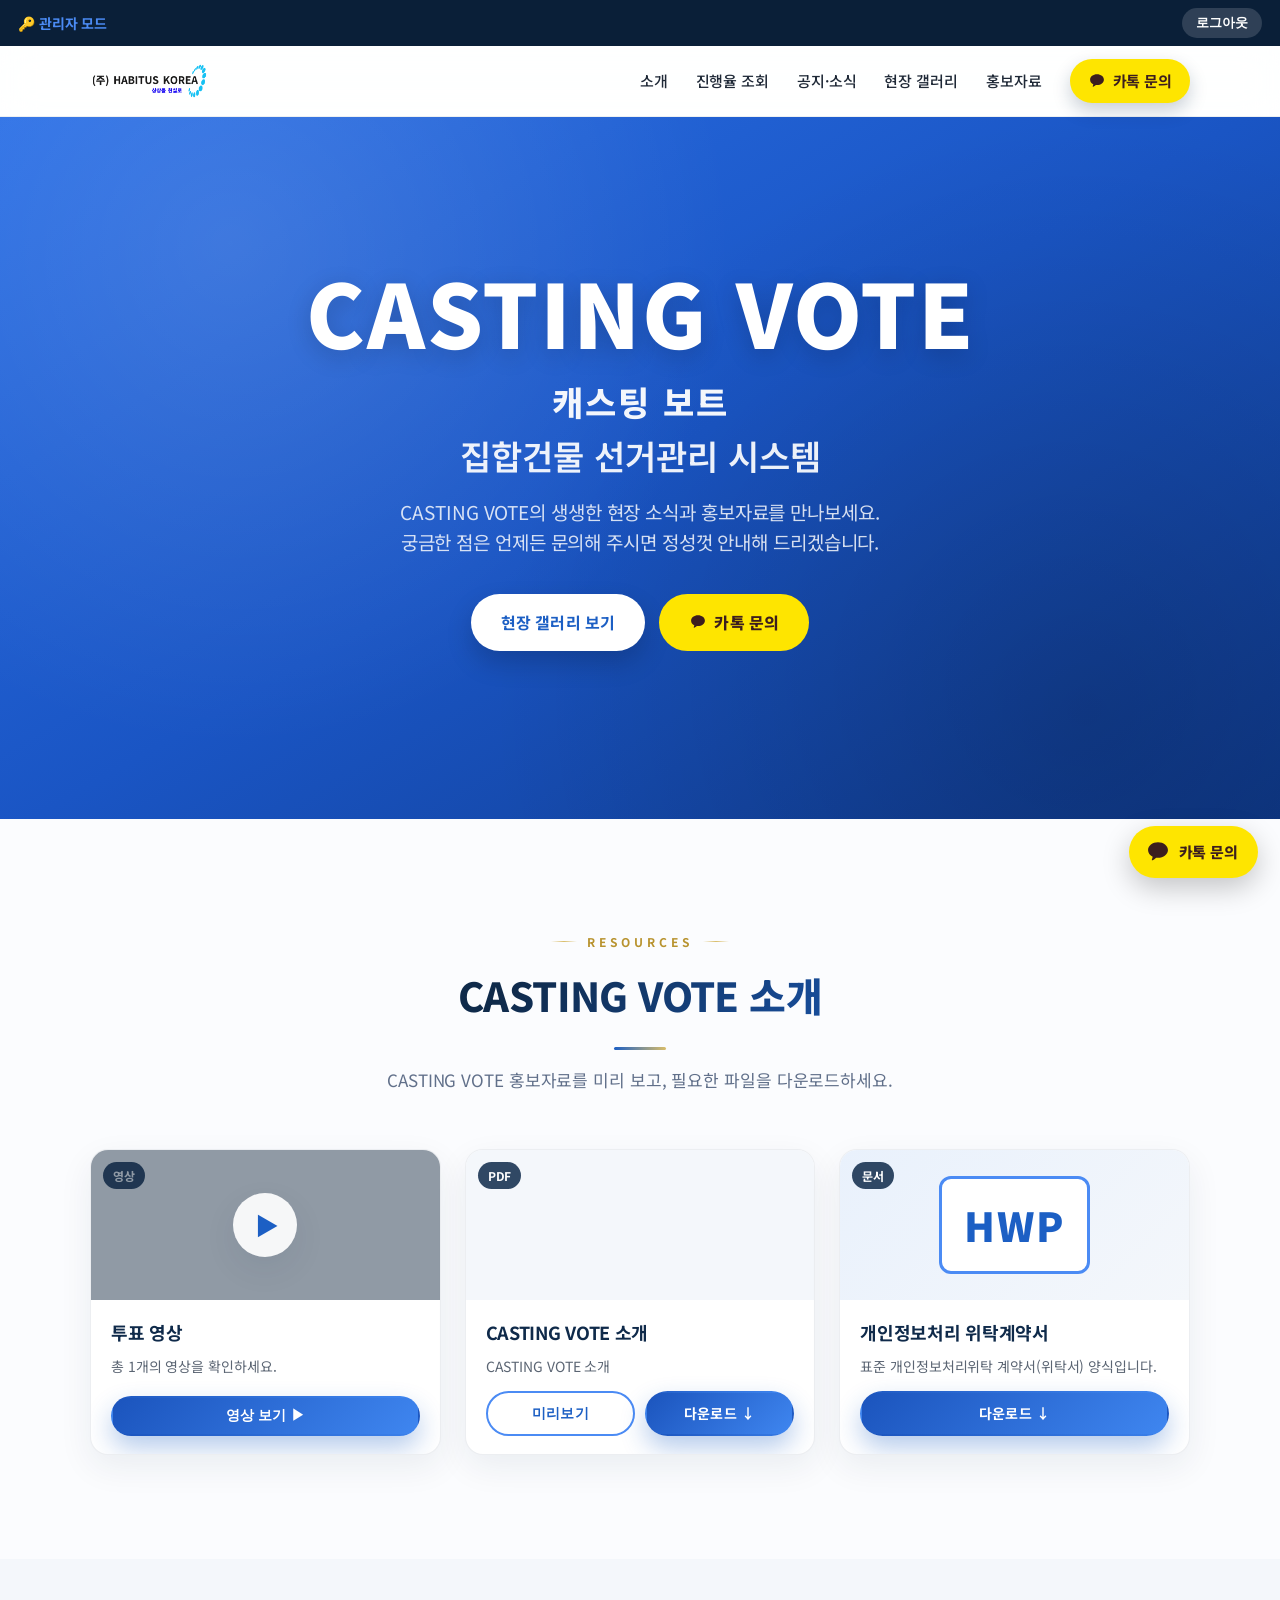
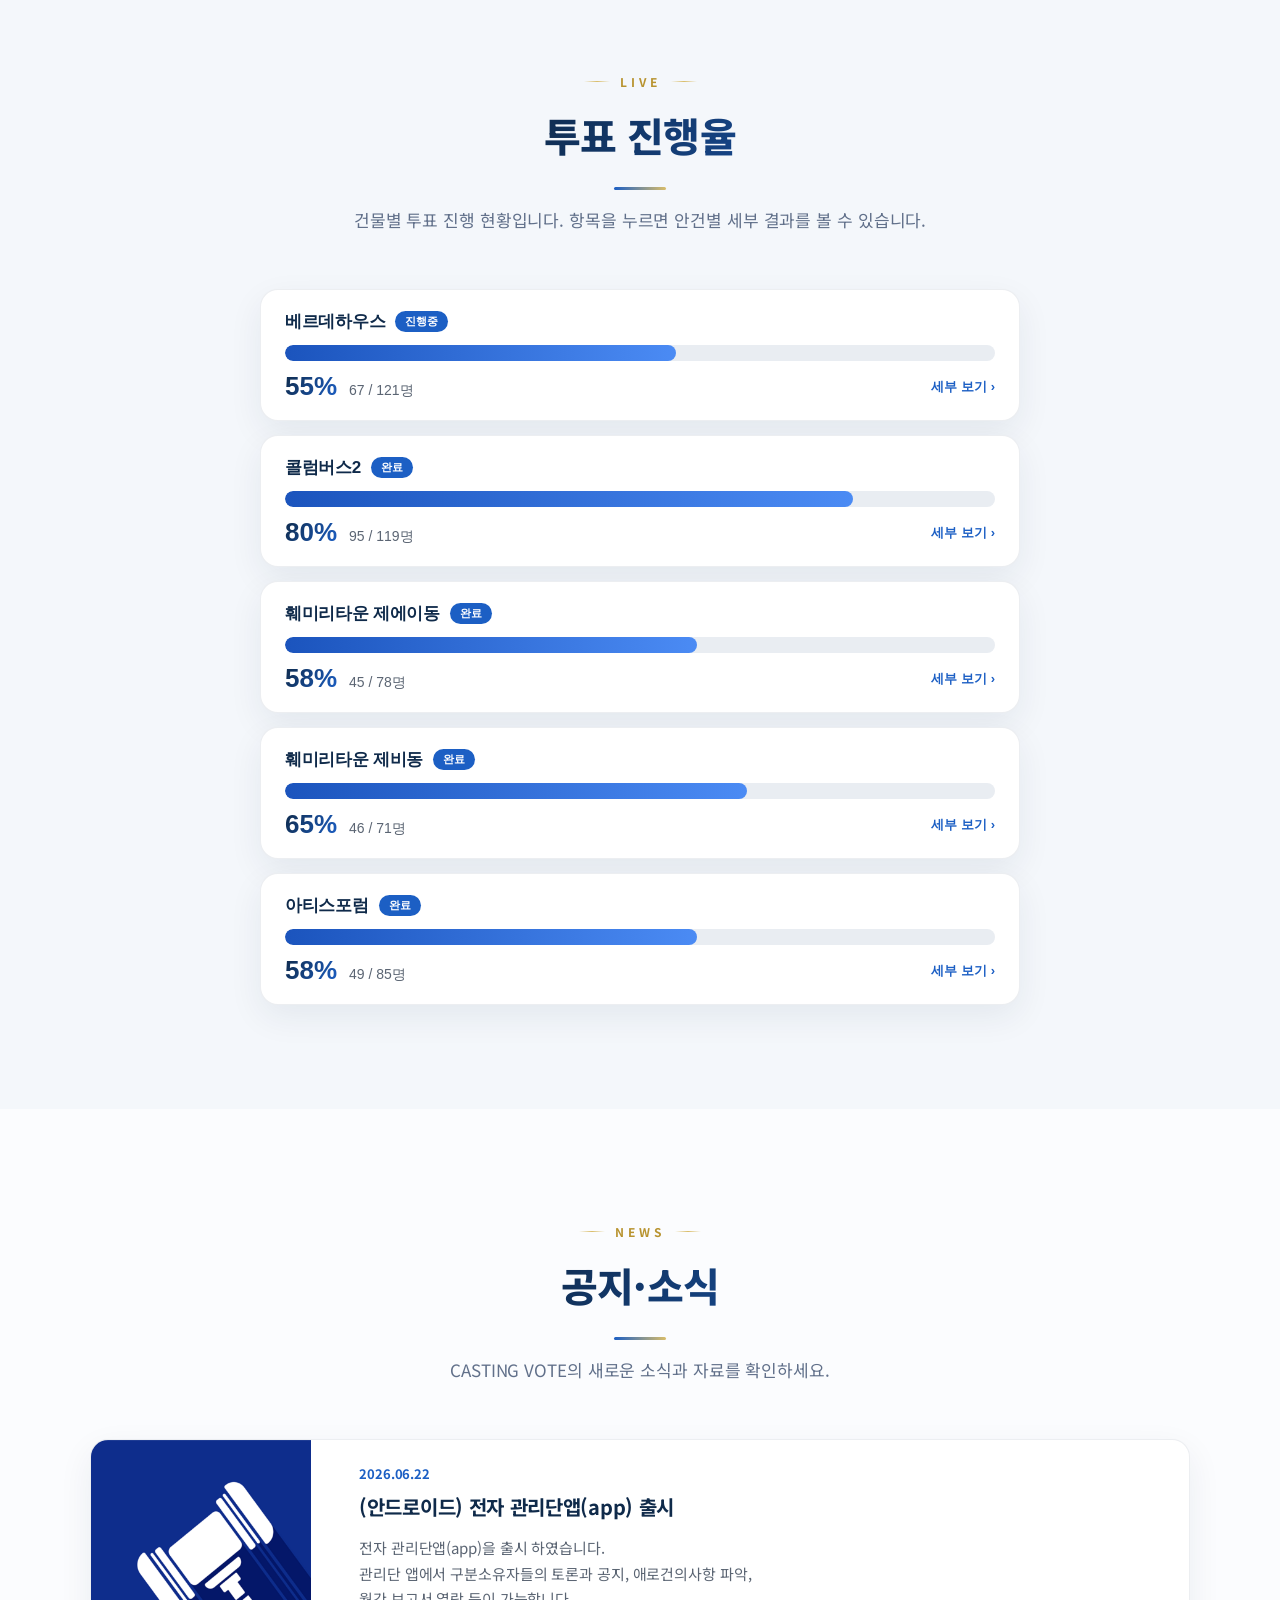
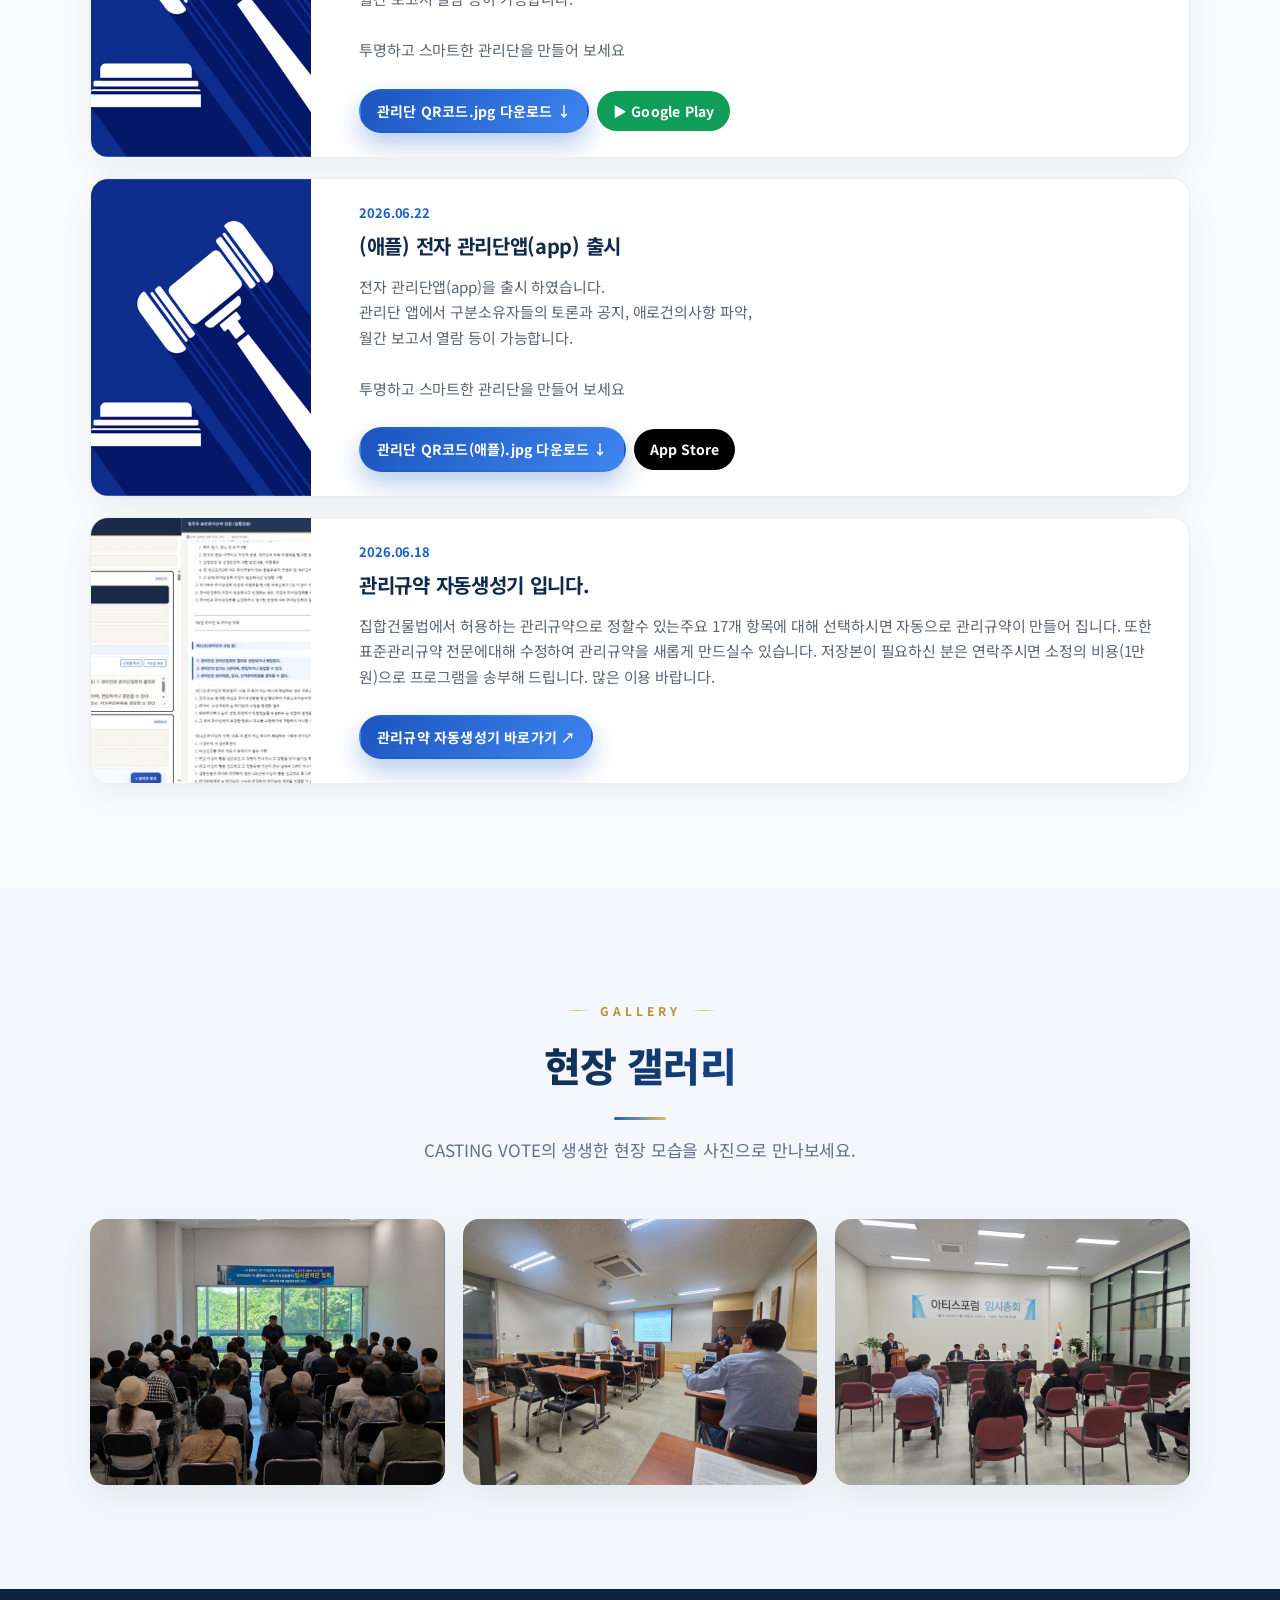
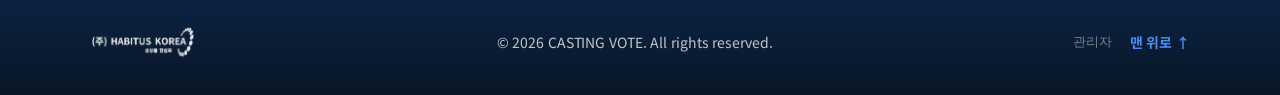
==== commit 10e41470: "홍보자료 카드 한 줄에 3개(데스크톱) + 하단 소개 섹션 숨김(소스 유지)" ====
--- a/index.html
+++ b/index.html
@@ -200,7 +200,7 @@
   </section>
 
   <!-- ===== 소개 ===== -->
-  <section class="section" id="about">
+  <section class="section" id="about" hidden style="display:none">
     <div class="container">
       <div class="section-head">
         <span class="section-tag">ABOUT</span>
--- a/css/style.css
+++ b/css/style.css
@@ -1022,3 +1022,17 @@
   .post-body .btn { display: inline-flex; }
   .post-body .btn + .btn { margin-left: 0; }
 }
+
+/* ===== 홍보자료 한 줄에 3개(요청) ===== */
+.resources { grid-template-columns: repeat(3, 1fr); }
+.resources .resource-item { flex-direction: column; align-items: stretch; }
+.resources .resource-thumb,
+.resources .resource-thumb-doc,
+.resources .resource-thumb-video,
+.resources .resource-thumb-pdf {
+  width: 100%;
+  min-width: 0;
+  height: 150px;
+}
+@media (max-width: 1000px) { .resources { grid-template-columns: repeat(2, 1fr); } }
+@media (max-width: 640px)  { .resources { grid-template-columns: 1fr; } }
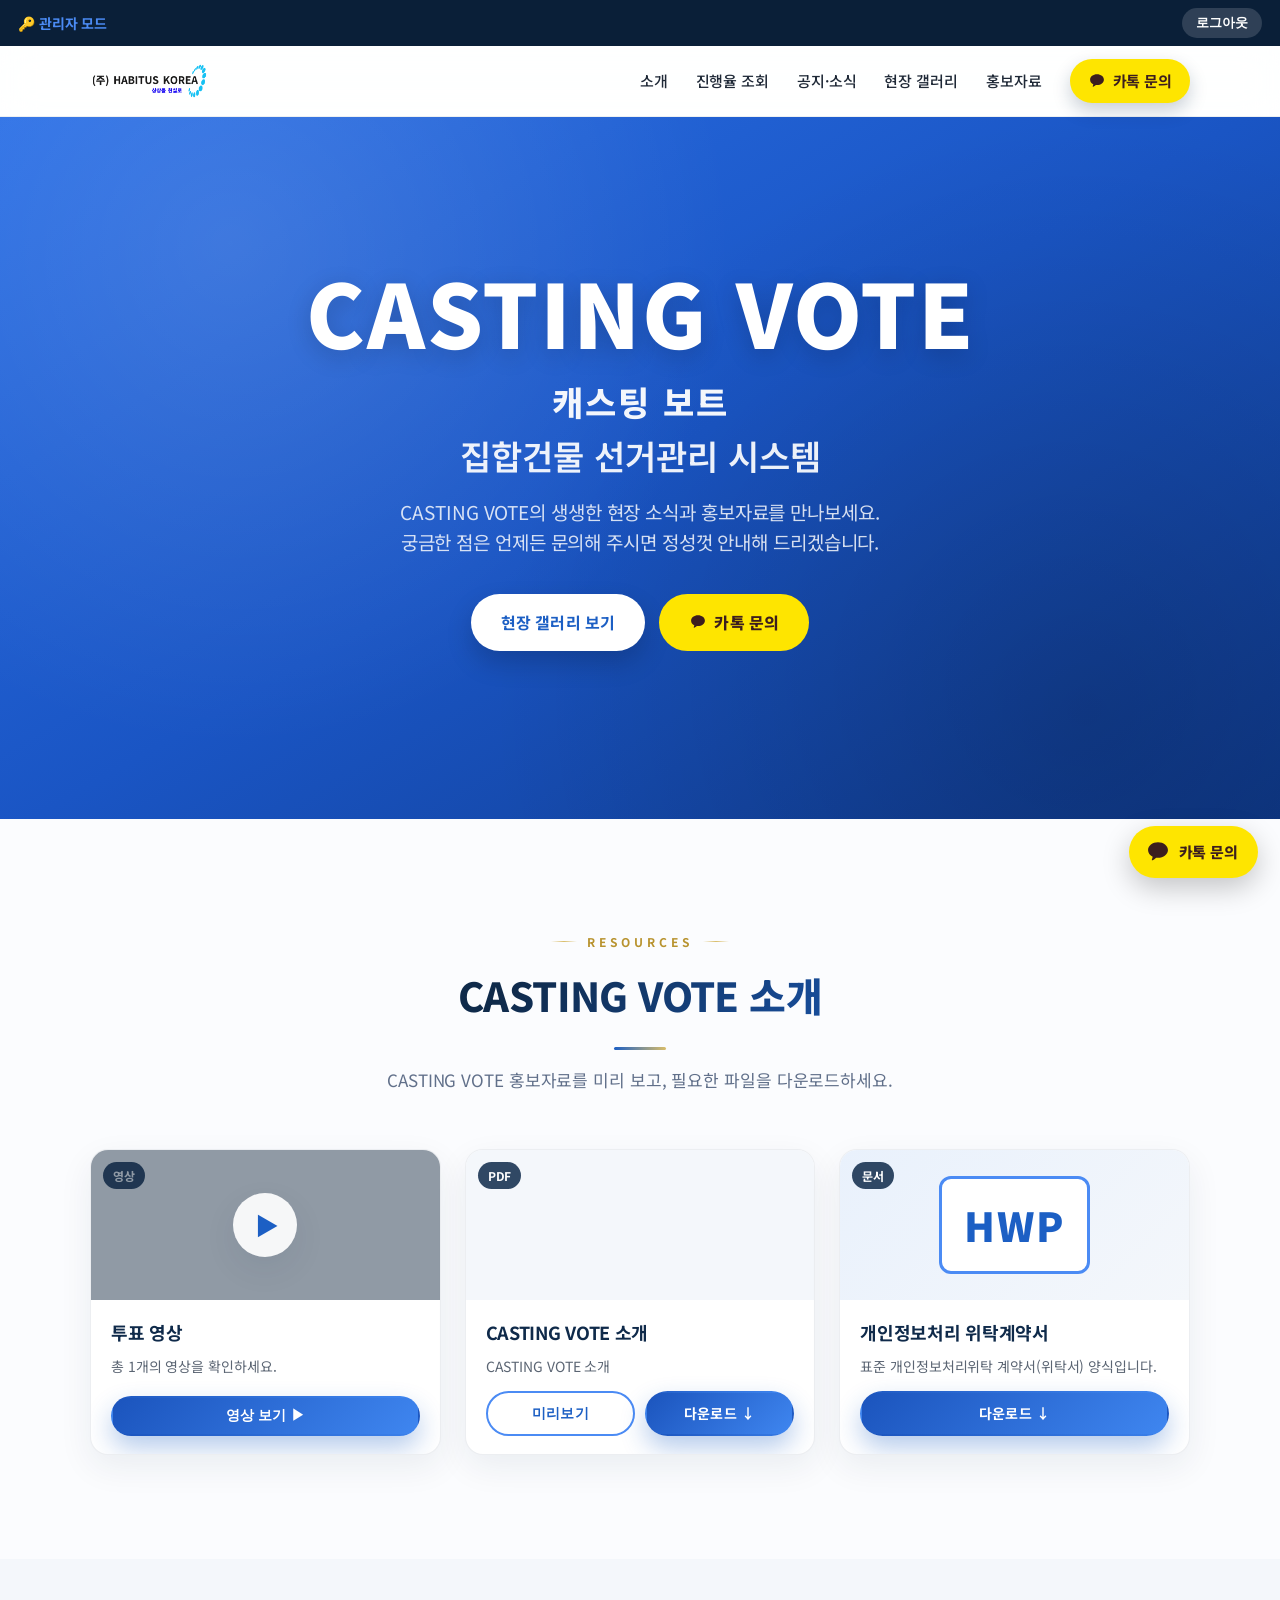
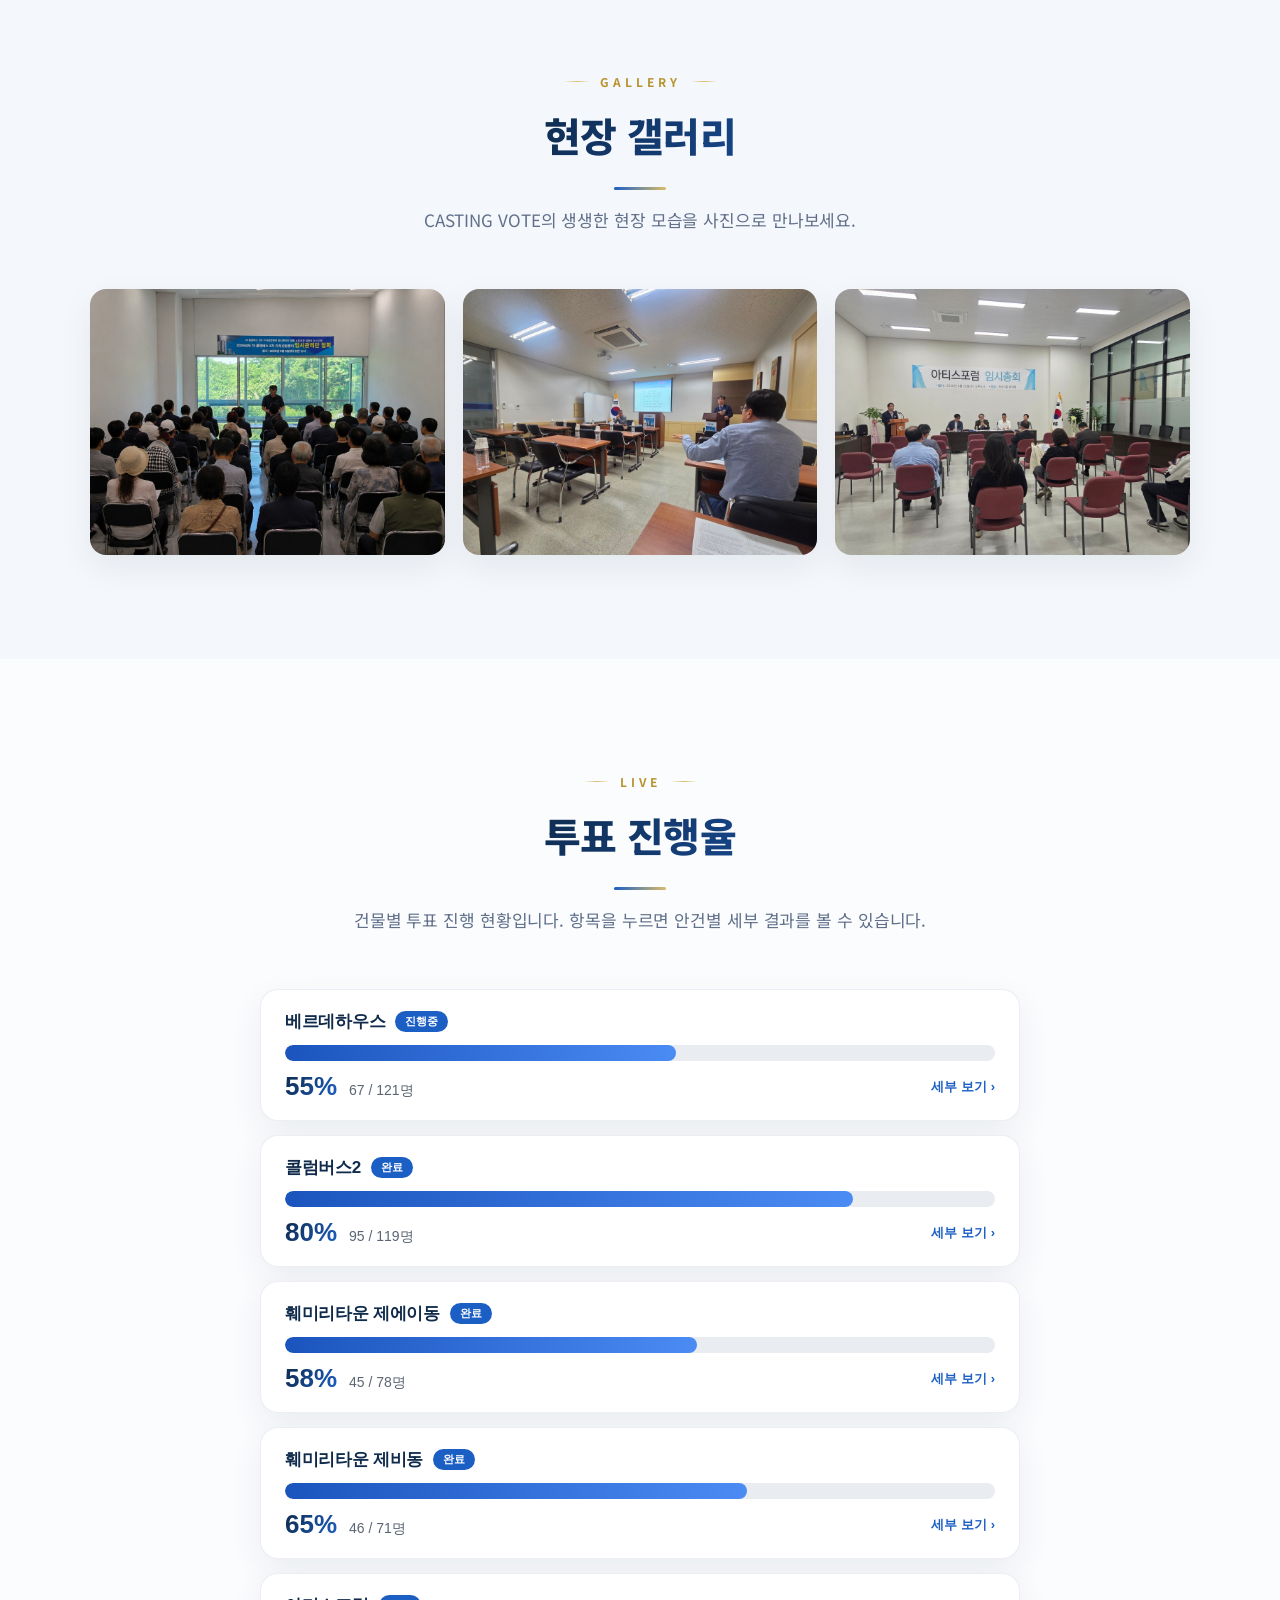
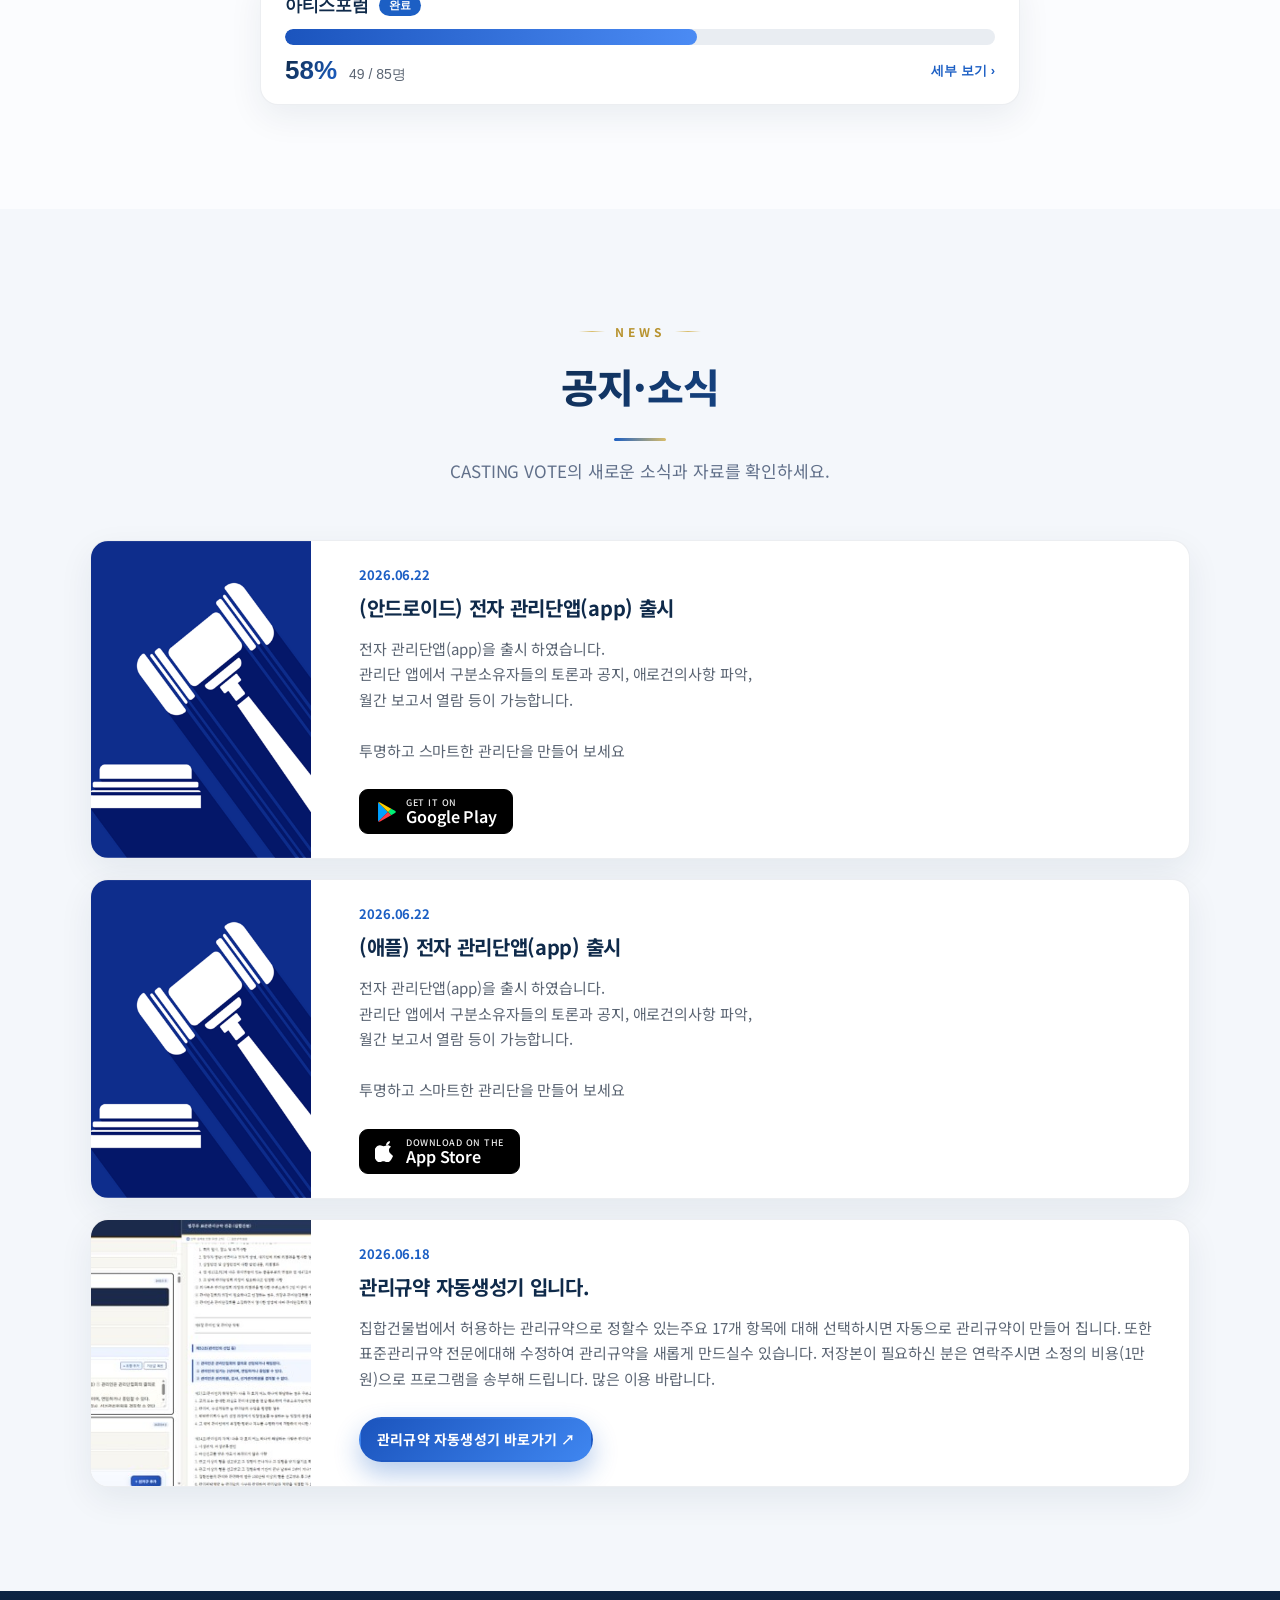
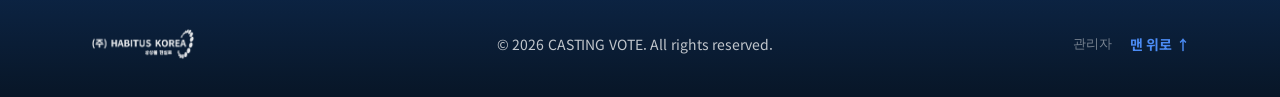
==== commit 29bbe498: "현장 갤러리를 투표 진행율 위로 이동 + 배경색 번갈이 조정" ====
--- a/index.html
+++ b/index.html
@@ -131,58 +131,6 @@
     </div>
   </section>
 
-  <!-- ===== 투표 진행율 조회 챗봇 ===== -->
-  <section class="section section-alt" id="progress">
-    <div class="container">
-      <div class="section-head">
-        <span class="section-tag">LIVE</span>
-        <h2 class="section-title">투표 진행율</h2>
-        <p class="section-lead">건물별 투표 진행 현황입니다. 항목을 누르면 안건별 세부 결과를 볼 수 있습니다.</p>
-      </div>
-      <div class="admin-toolbar admin-only">
-        <button type="button" class="btn btn-primary btn-sm" id="addProgressBtn">+ 진행율 엑셀 올리기</button>
-        <button type="button" class="btn btn-outline btn-sm" id="addProgressManualBtn">+ 직접 입력</button>
-      </div>
-      <div class="progress-list" id="progressGrid"></div>
-      <p class="gallery-empty" id="progressEmpty" hidden>아직 등록된 투표 진행 현황이 없습니다.</p>
-    </div>
-  </section>
-
-  <!-- 투표 진행율 세부 모달 -->
-  <div class="amodal" id="progressDetail" aria-hidden="true">
-    <div class="amodal-box">
-      <button type="button" class="amodal-close" id="progressDetailClose">×</button>
-      <div id="progressDetailBody"></div>
-    </div>
-  </div>
-
-  <!-- 투표 진행율 수정 모달 (관리자) -->
-  <div class="amodal" id="progressEditModal" aria-hidden="true">
-    <div class="amodal-box">
-      <button type="button" class="amodal-close" data-close>×</button>
-      <h3>투표 진행율 수정</h3>
-      <div id="progressEditForm"></div>
-      <p class="form-hint" id="progressEditStatus" role="alert"></p>
-      <button type="button" class="btn btn-primary btn-block" id="progressEditSubmit">저장</button>
-    </div>
-  </div>
-
-  <!-- ===== 공지·소식 ===== -->
-  <section class="section" id="posts">
-    <div class="container">
-      <div class="section-head">
-        <span class="section-tag">NEWS</span>
-        <h2 class="section-title">공지·소식</h2>
-        <p class="section-lead">CASTING VOTE의 새로운 소식과 자료를 확인하세요.</p>
-      </div>
-      <div class="admin-toolbar admin-only">
-        <button type="button" class="btn btn-primary btn-sm" id="addPostBtn">+ 글 작성</button>
-      </div>
-      <div class="posts" id="postsList"></div>
-      <p class="gallery-empty" id="postsEmpty" hidden>아직 등록된 글이 없습니다.</p>
-    </div>
-  </section>
-
   <!-- ===== 현장 갤러리 ===== -->
   <section class="section section-alt" id="gallery">
     <div class="container">
@@ -198,6 +146,59 @@
       <p class="gallery-empty" id="galleryEmpty" hidden>아직 등록된 현장 사진이 없습니다.</p>
     </div>
   </section>
+
+  <!-- ===== 투표 진행율 조회 챗봇 ===== -->
+  <section class="section" id="progress">
+    <div class="container">
+      <div class="section-head">
+        <span class="section-tag">LIVE</span>
+        <h2 class="section-title">투표 진행율</h2>
+        <p class="section-lead">건물별 투표 진행 현황입니다. 항목을 누르면 안건별 세부 결과를 볼 수 있습니다.</p>
+      </div>
+      <div class="admin-toolbar admin-only">
+        <button type="button" class="btn btn-primary btn-sm" id="addProgressBtn">+ 진행율 엑셀 올리기</button>
+        <button type="button" class="btn btn-outline btn-sm" id="addProgressManualBtn">+ 직접 입력</button>
+      </div>
+      <div class="progress-list" id="progressGrid"></div>
+      <p class="gallery-empty" id="progressEmpty" hidden>아직 등록된 투표 진행 현황이 없습니다.</p>
+    </div>
+  </section>
+
+  <!-- 투표 진행율 세부 모달 -->
+  <div class="amodal" id="progressDetail" aria-hidden="true">
+    <div class="amodal-box">
+      <button type="button" class="amodal-close" id="progressDetailClose">×</button>
+      <div id="progressDetailBody"></div>
+    </div>
+  </div>
+
+  <!-- 투표 진행율 수정 모달 (관리자) -->
+  <div class="amodal" id="progressEditModal" aria-hidden="true">
+    <div class="amodal-box">
+      <button type="button" class="amodal-close" data-close>×</button>
+      <h3>투표 진행율 수정</h3>
+      <div id="progressEditForm"></div>
+      <p class="form-hint" id="progressEditStatus" role="alert"></p>
+      <button type="button" class="btn btn-primary btn-block" id="progressEditSubmit">저장</button>
+    </div>
+  </div>
+
+  <!-- ===== 공지·소식 ===== -->
+  <section class="section section-alt" id="posts">
+    <div class="container">
+      <div class="section-head">
+        <span class="section-tag">NEWS</span>
+        <h2 class="section-title">공지·소식</h2>
+        <p class="section-lead">CASTING VOTE의 새로운 소식과 자료를 확인하세요.</p>
+      </div>
+      <div class="admin-toolbar admin-only">
+        <button type="button" class="btn btn-primary btn-sm" id="addPostBtn">+ 글 작성</button>
+      </div>
+      <div class="posts" id="postsList"></div>
+      <p class="gallery-empty" id="postsEmpty" hidden>아직 등록된 글이 없습니다.</p>
+    </div>
+  </section>
+
 
   <!-- ===== 소개 ===== -->
   <section class="section" id="about" hidden style="display:none">
--- a/css/style.css
+++ b/css/style.css
@@ -1036,3 +1036,20 @@
 }
 @media (max-width: 1000px) { .resources { grid-template-columns: repeat(2, 1fr); } }
 @media (max-width: 640px)  { .resources { grid-template-columns: 1fr; } }
+
+/* ===== 공식 스토어 다운로드 배지 ===== */
+.store-badge {
+  display: inline-flex; align-items: center; gap: 9px;
+  background: #000; color: #fff;
+  border: 1px solid #000; border-radius: 9px;
+  padding: 8px 15px; margin-top: 10px;
+  text-decoration: none; line-height: 1;
+  transition: opacity .18s ease, transform .18s ease;
+}
+.store-badge:hover { opacity: .85; transform: translateY(-1px); }
+.store-badge .sb-ico { width: 22px; height: 22px; flex: 0 0 auto; }
+.store-badge .sb-txt { display: flex; flex-direction: column; text-align: left; }
+.store-badge .sb-txt small { font-size: 9px; font-weight: 500; letter-spacing: .5px; text-transform: uppercase; opacity: .92; }
+.store-badge .sb-txt strong { font-size: 16px; font-weight: 600; line-height: 1.15; }
+.post-body .store-badge + .store-badge { margin-left: 8px; }
+@media (max-width: 480px) { .post-body .store-badge + .store-badge { margin-left: 0; } }
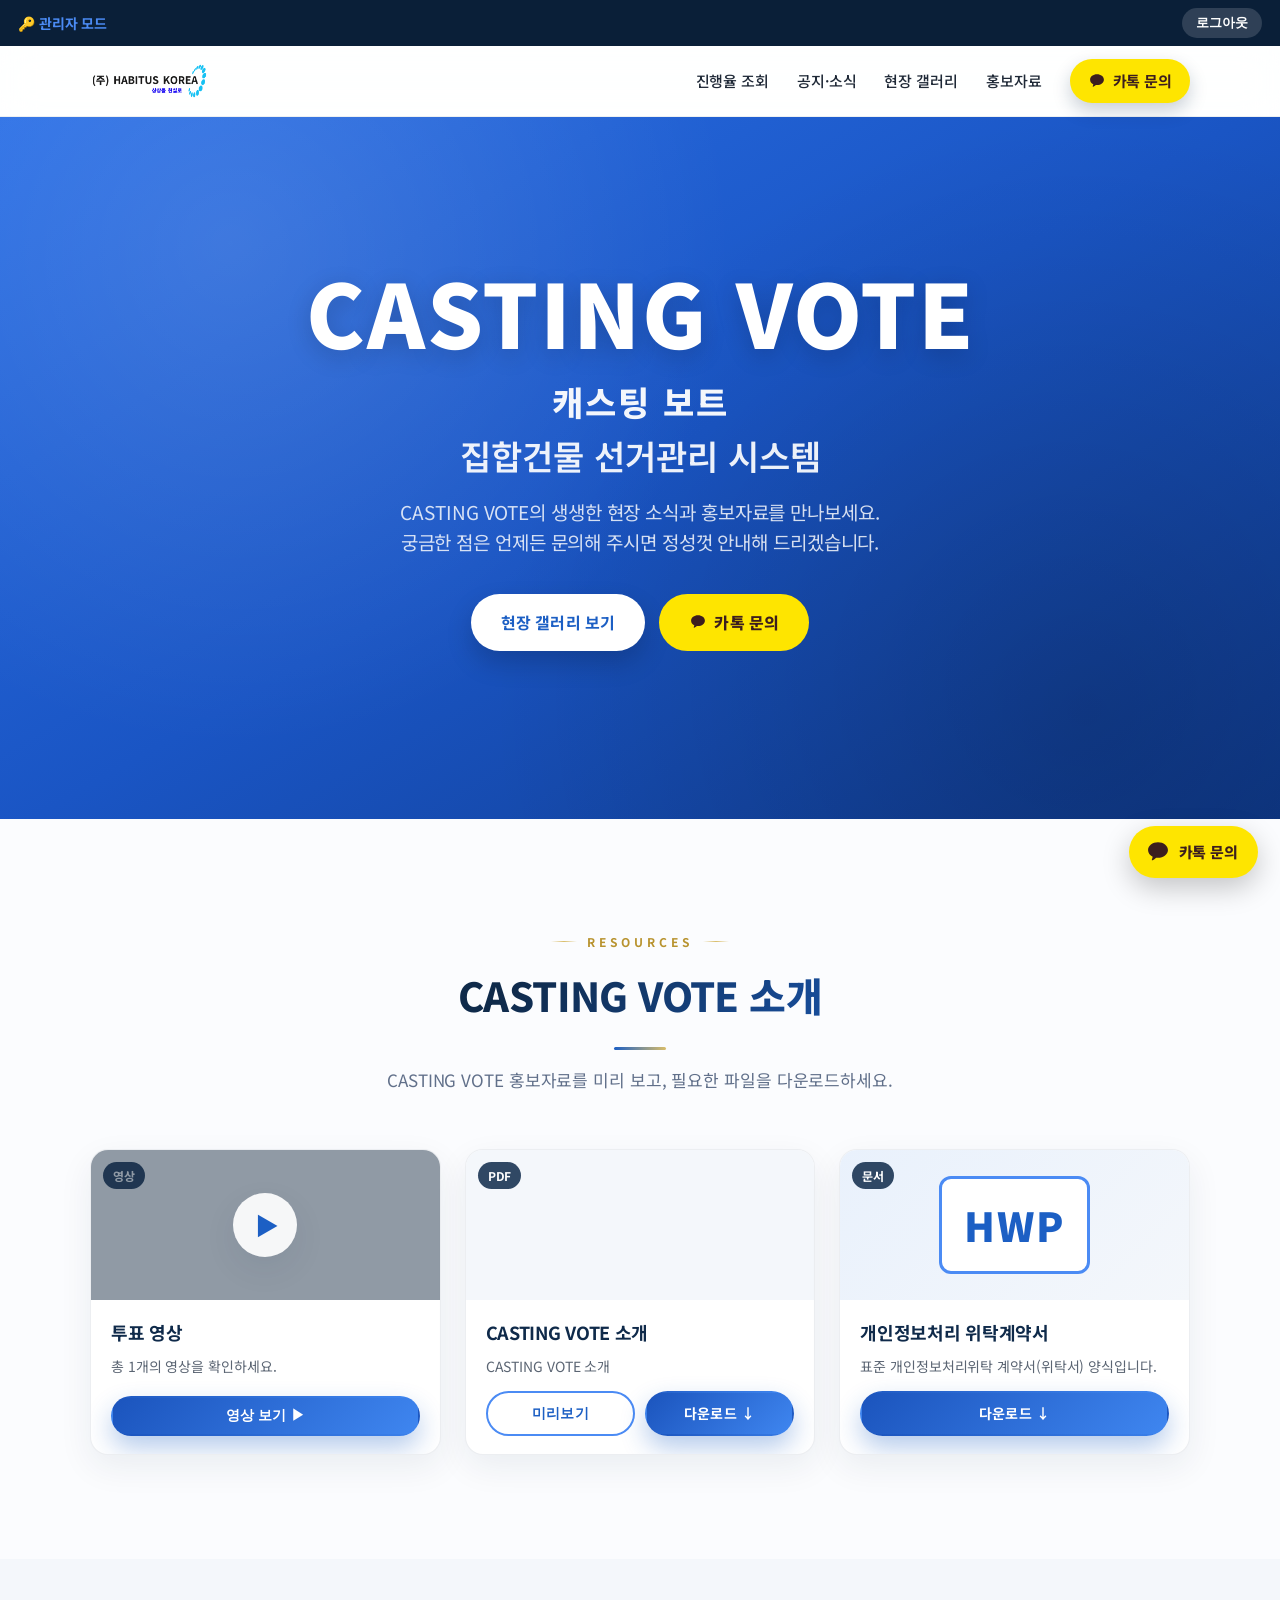
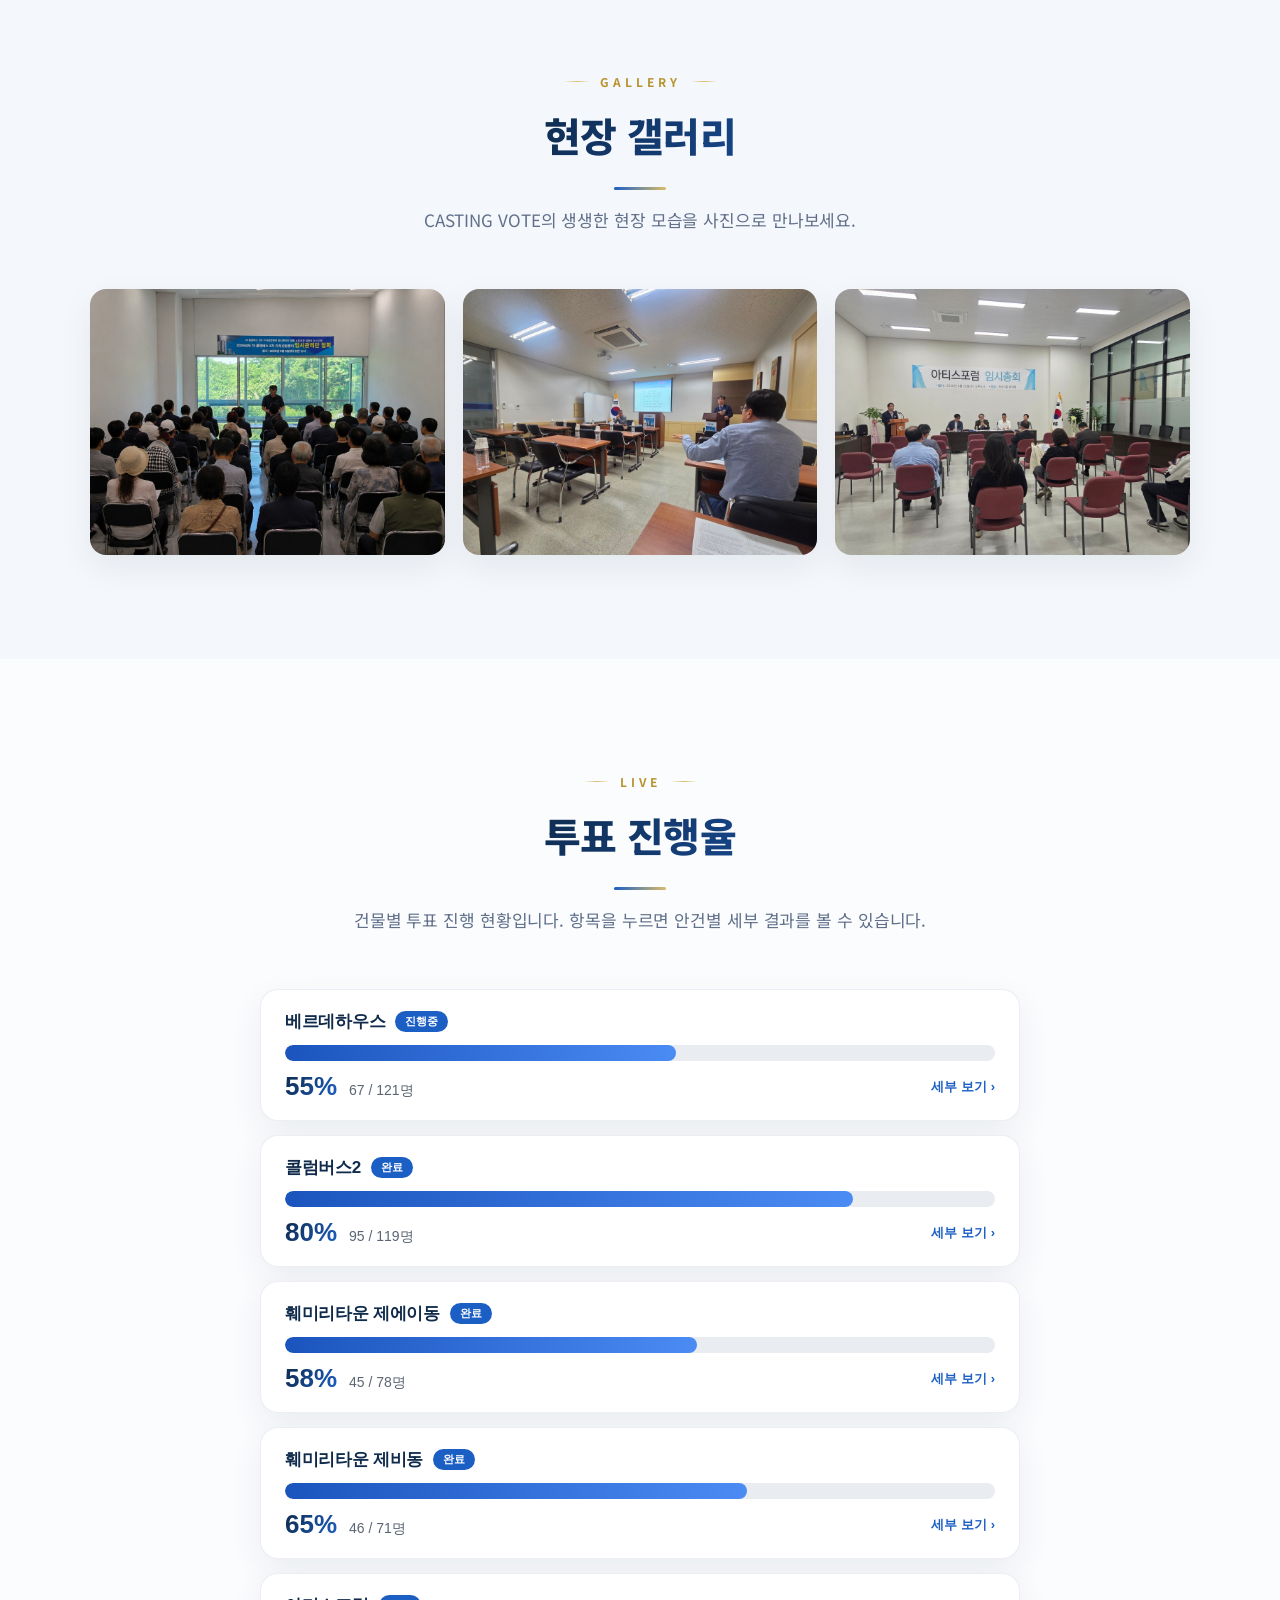
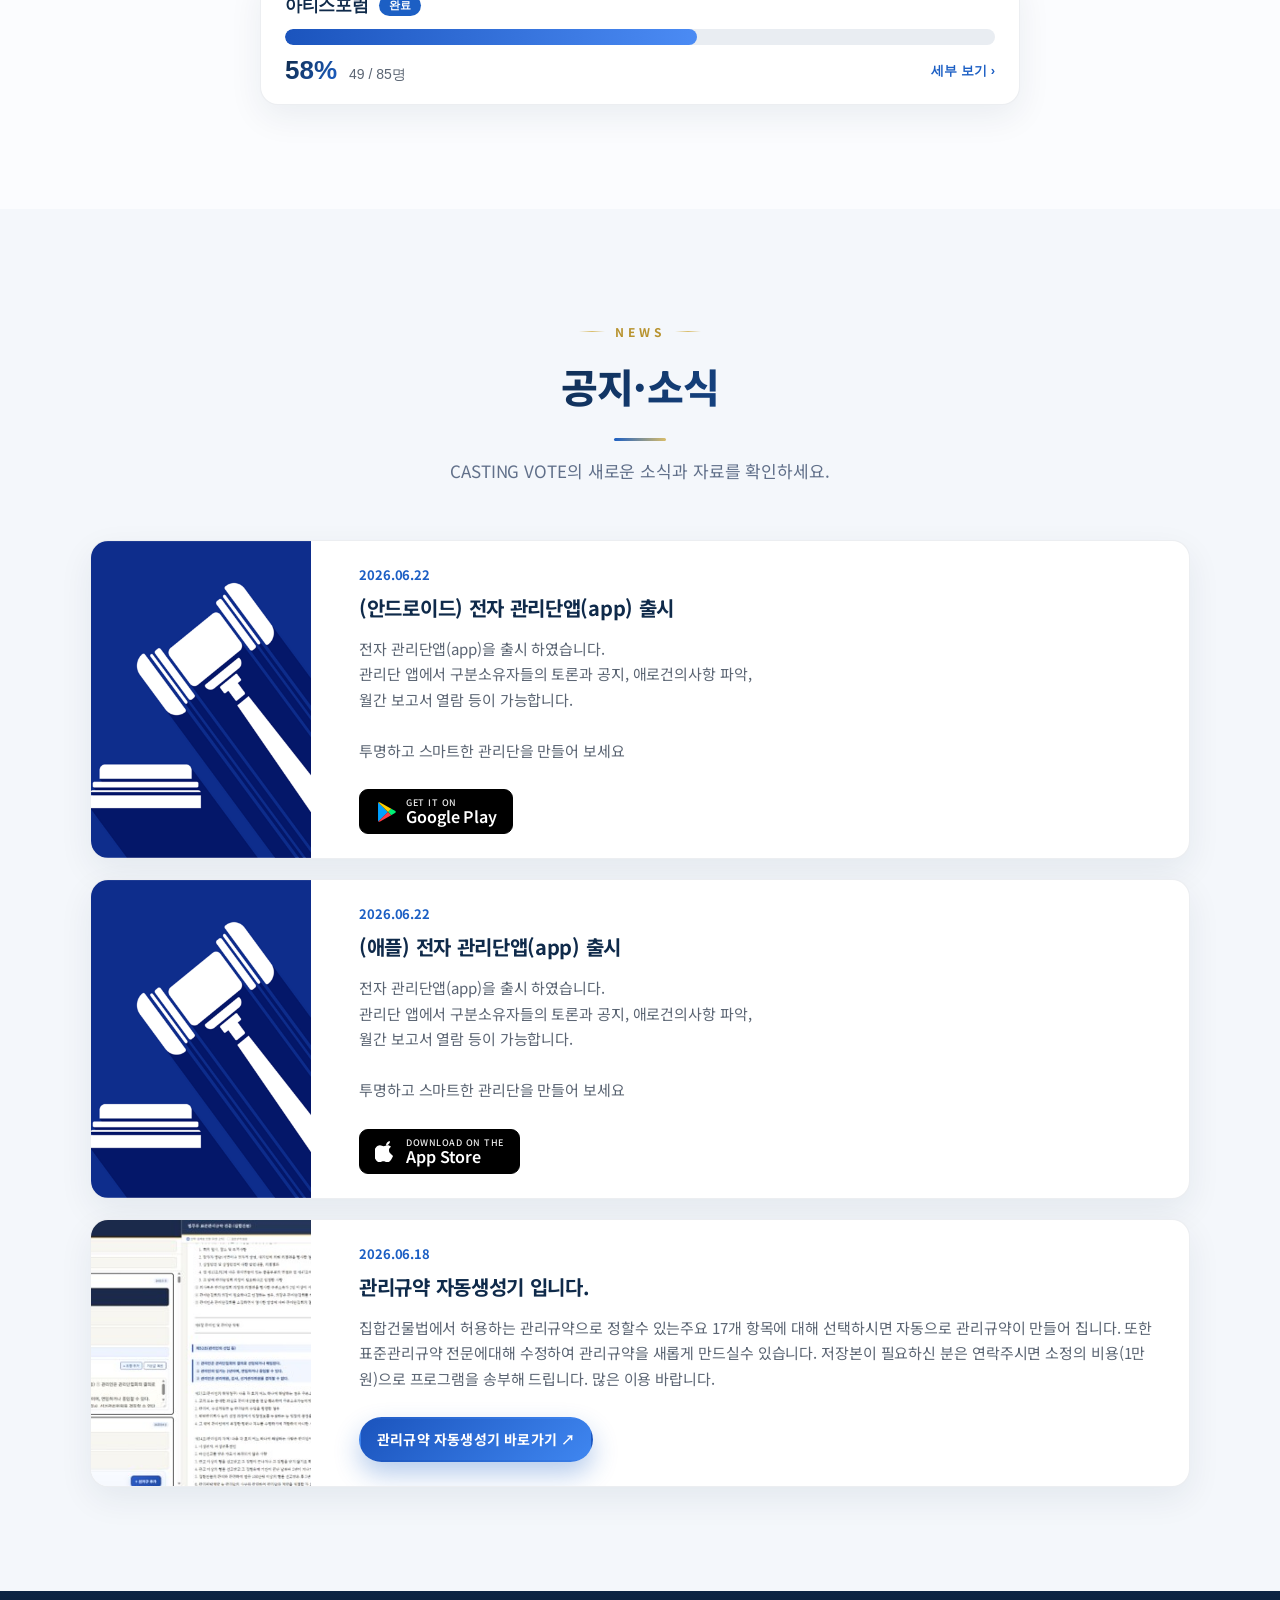
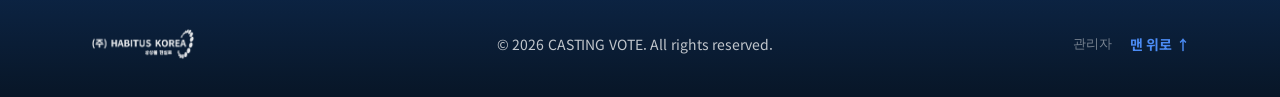
==== commit d179dab9: "상단 메뉴에서 '소개' 항목 숨김(소스 유지)" ====
--- a/index.html
+++ b/index.html
@@ -54,7 +54,7 @@
           <span></span><span></span><span></span>
         </button>
         <ul class="nav-list" id="navList">
-          <li><a href="#about">소개</a></li>
+          <li hidden style="display:none"><a href="#about">소개</a></li>
           <li><a href="#progress">진행율 조회</a></li>
           <li><a href="#posts">공지·소식</a></li>
           <li><a href="#gallery">현장 갤러리</a></li>
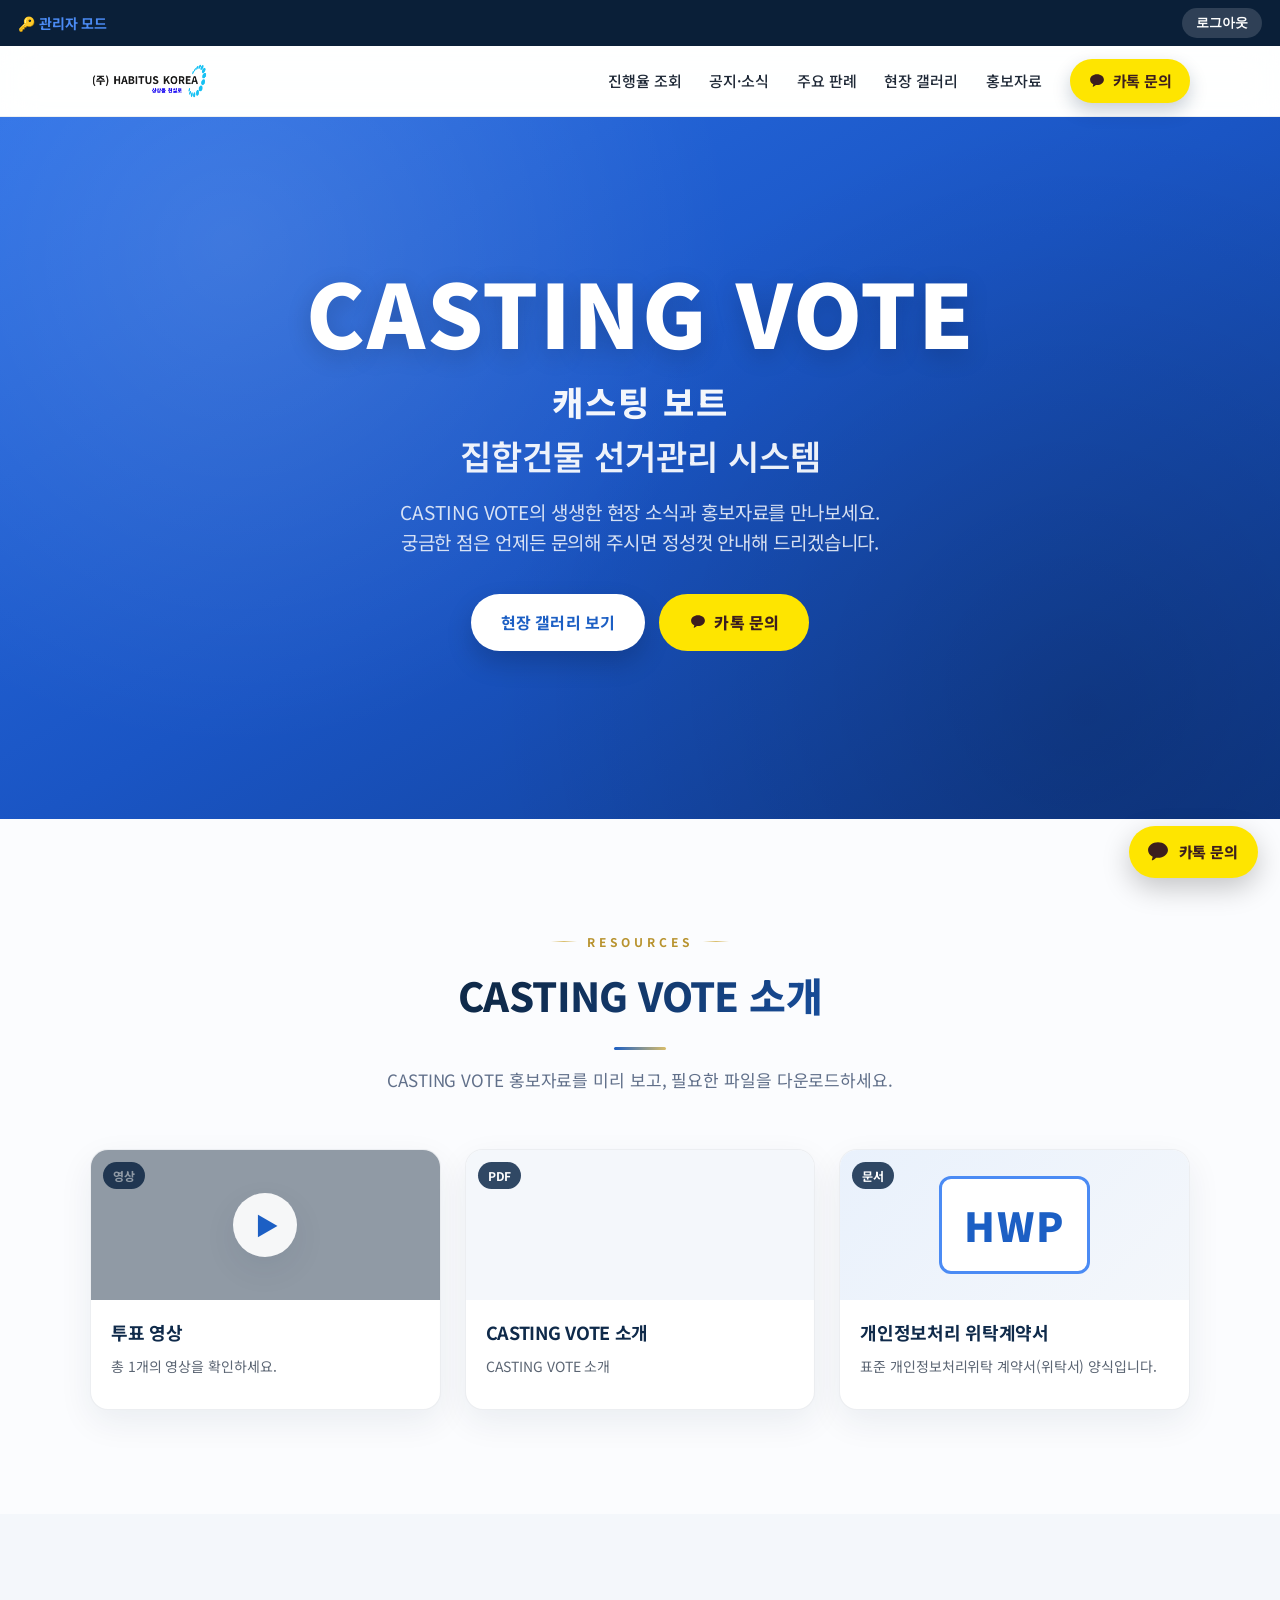
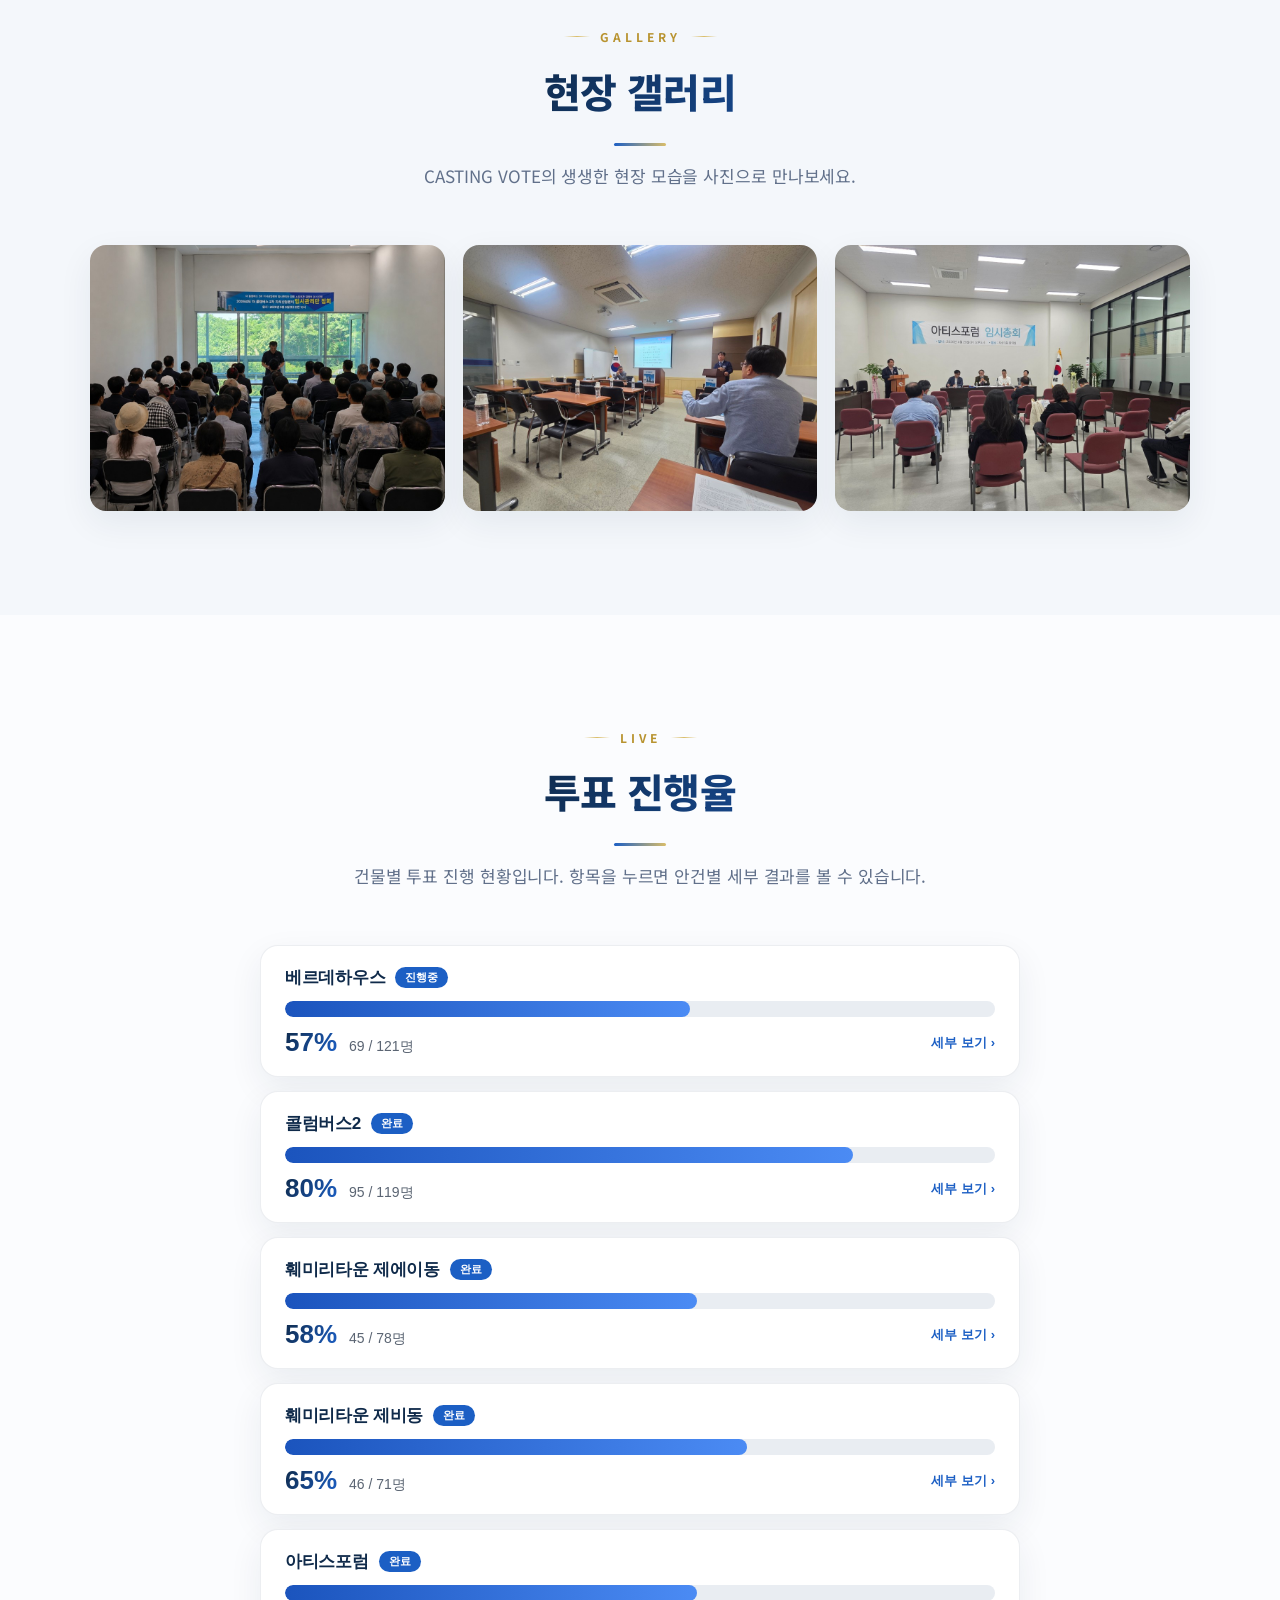
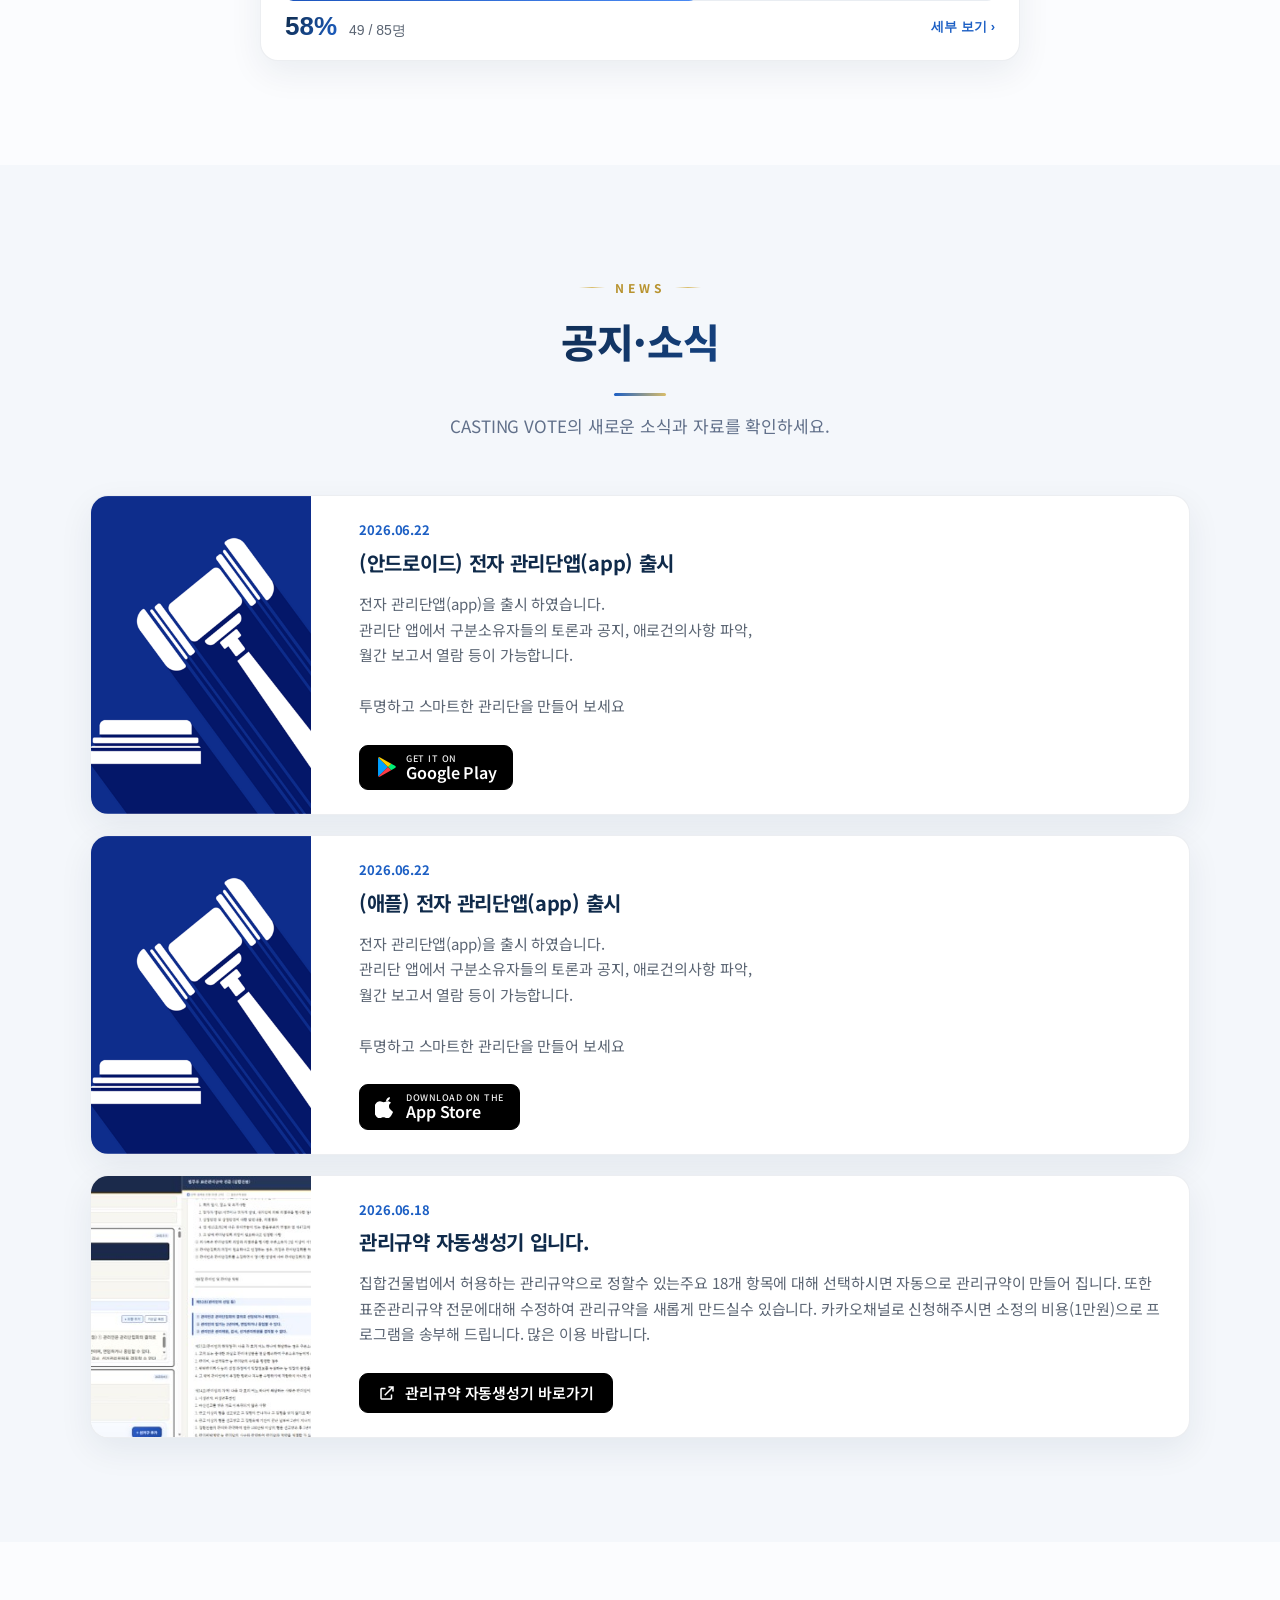
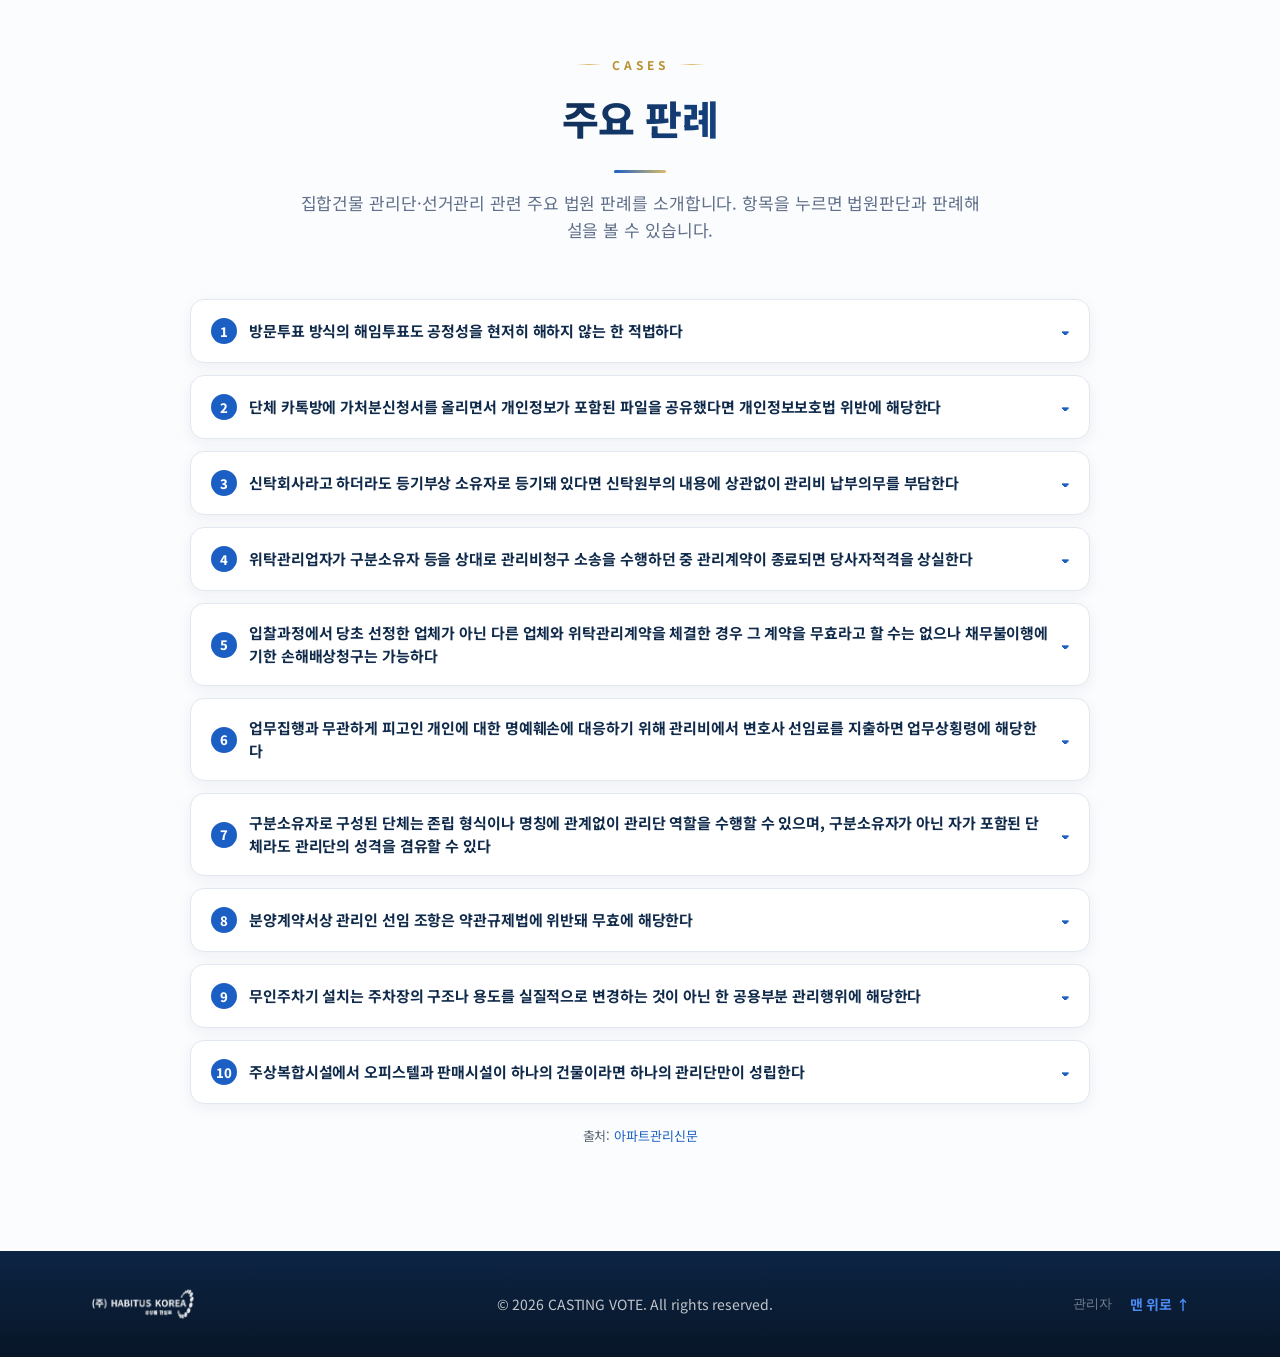
==== commit 2cd6749a: "주요 판례 페이지 추가(메뉴+섹션+아코디언) 및 판례 10건 등록" ====
--- a/index.html
+++ b/index.html
@@ -57,6 +57,7 @@
           <li hidden style="display:none"><a href="#about">소개</a></li>
           <li><a href="#progress">진행율 조회</a></li>
           <li><a href="#posts">공지·소식</a></li>
+          <li><a href="#cases">주요 판례</a></li>
           <li><a href="#gallery">현장 갤러리</a></li>
           <li><a href="#resources">홍보자료</a></li>
           <li><a href="#" class="nav-cta js-kakao"><svg class="kk-ico" viewBox="0 0 24 24" aria-hidden="true"><path d="M12 3C6.9 3 2.8 6.2 2.8 10.2c0 2.6 1.7 4.9 4.3 6.2-.2.7-.7 2.5-.8 2.9 0 0 0 .3.2.4.2.1.4 0 .4 0 .5-.1 3-2 3.5-2.4.5.1 1 .1 1.6.1 5.1 0 9.2-3.2 9.2-7.2S17.1 3 12 3z"/></svg>카톡 문의</a></li>
@@ -196,6 +197,20 @@
       </div>
       <div class="posts" id="postsList"></div>
       <p class="gallery-empty" id="postsEmpty" hidden>아직 등록된 글이 없습니다.</p>
+    </div>
+  </section>
+
+  <!-- ===== 주요 판례 ===== -->
+  <section class="section" id="cases">
+    <div class="container">
+      <div class="section-head">
+        <span class="section-tag">CASES</span>
+        <h2 class="section-title">주요 판례</h2>
+        <p class="section-lead">집합건물 관리단·선거관리 관련 주요 법원 판례를 소개합니다. 항목을 누르면 법원판단과 판례해설을 볼 수 있습니다.</p>
+      </div>
+      <div class="cases-list" id="casesList"></div>
+      <p class="gallery-empty" id="casesEmpty" hidden>아직 등록된 판례가 없습니다.</p>
+      <p class="cases-source">출처: <a href="https://www.aptn.co.kr/news/articleView.html?idxno=110840" target="_blank" rel="noopener">아파트관리신문</a></p>
     </div>
   </section>
 
--- a/css/style.css
+++ b/css/style.css
@@ -1053,3 +1053,54 @@
 .store-badge .sb-txt strong { font-size: 16px; font-weight: 600; line-height: 1.15; }
 .post-body .store-badge + .store-badge { margin-left: 8px; }
 @media (max-width: 480px) { .post-body .store-badge + .store-badge { margin-left: 0; } }
+
+/* ===== 홍보자료: 버튼 숨기고 카드 전체 클릭 ===== */
+.resources .resource-item { cursor: pointer; }
+.resources .resource-item .js-video-open,
+.resources .resource-item .js-preview,
+.resources .resource-item .resource-actions a[download] { display: none !important; }
+/* 사용자 버튼이 사라진 빈 액션 영역 여백 제거 (관리자 파일교체는 유지) */
+.resources .resource-item .resource-actions { margin: 0; }
+body:not(.admin-on) .resources .resource-item .resource-actions { display: none; }
+
+/* ===== 게시글 '바로가기' 링크 배지 (스토어 배지와 통일된 검정 디자인) ===== */
+.link-badge {
+  display: inline-flex; align-items: center; gap: 9px;
+  background: #000; color: #fff;
+  border: 1px solid #000; border-radius: 9px;
+  padding: 10px 18px; margin-top: 10px;
+  text-decoration: none; font-weight: 600; font-size: 15px; line-height: 1.1;
+  transition: opacity .18s ease, transform .18s ease;
+}
+.link-badge:hover { opacity: .85; transform: translateY(-1px); color: #fff; }
+.link-badge .lb-ico { width: 18px; height: 18px; flex: 0 0 auto; }
+.post-body .link-badge { margin-right: 8px; }
+
+/* ===== 주요 판례 (아코디언) ===== */
+.cases-list { display: flex; flex-direction: column; gap: 12px; max-width: 900px; margin: 0 auto; }
+.case-item {
+  background: #fff; border: 1px solid var(--line, #e6ebf2); border-radius: 14px;
+  box-shadow: 0 4px 14px rgba(15,42,74,.06); overflow: hidden;
+}
+.case-summary {
+  display: flex; align-items: center; gap: 12px;
+  padding: 18px 20px; cursor: pointer; list-style: none;
+  font-weight: 700; color: var(--navy, #12356a); line-height: 1.5;
+}
+.case-summary::-webkit-details-marker { display: none; }
+.case-num {
+  flex: 0 0 auto; width: 26px; height: 26px; border-radius: 50%;
+  background: var(--blue, #1c5fc4); color: #fff; font-size: 13px; font-weight: 800;
+  display: inline-flex; align-items: center; justify-content: center;
+}
+.case-title { flex: 1; font-size: 15px; }
+.case-arrow { flex: 0 0 auto; color: var(--blue, #1c5fc4); transition: transform .2s ease; }
+.case-item[open] .case-arrow { transform: rotate(180deg); }
+.case-item[open] .case-summary { border-bottom: 1px solid var(--line, #e6ebf2); }
+.case-body { padding: 6px 20px 20px; }
+.case-court { font-size: 13px; color: var(--blue, #1c5fc4); font-weight: 700; margin: 12px 0 4px; }
+.case-body h4 { font-size: 14px; color: var(--navy, #12356a); margin: 16px 0 6px; padding-left: 10px; border-left: 3px solid var(--blue, #1c5fc4); }
+.case-body p { font-size: 14.5px; color: var(--text, #3a4a5e); line-height: 1.75; margin: 0; }
+.cases-source { text-align: center; margin-top: 22px; font-size: 13px; color: var(--text-soft, #7a8aa0); }
+.cases-source a { color: var(--blue, #1c5fc4); }
+@media (max-width: 640px) { .case-summary { padding: 15px 16px; } .case-body { padding: 6px 16px 18px; } .case-title { font-size: 14px; } }
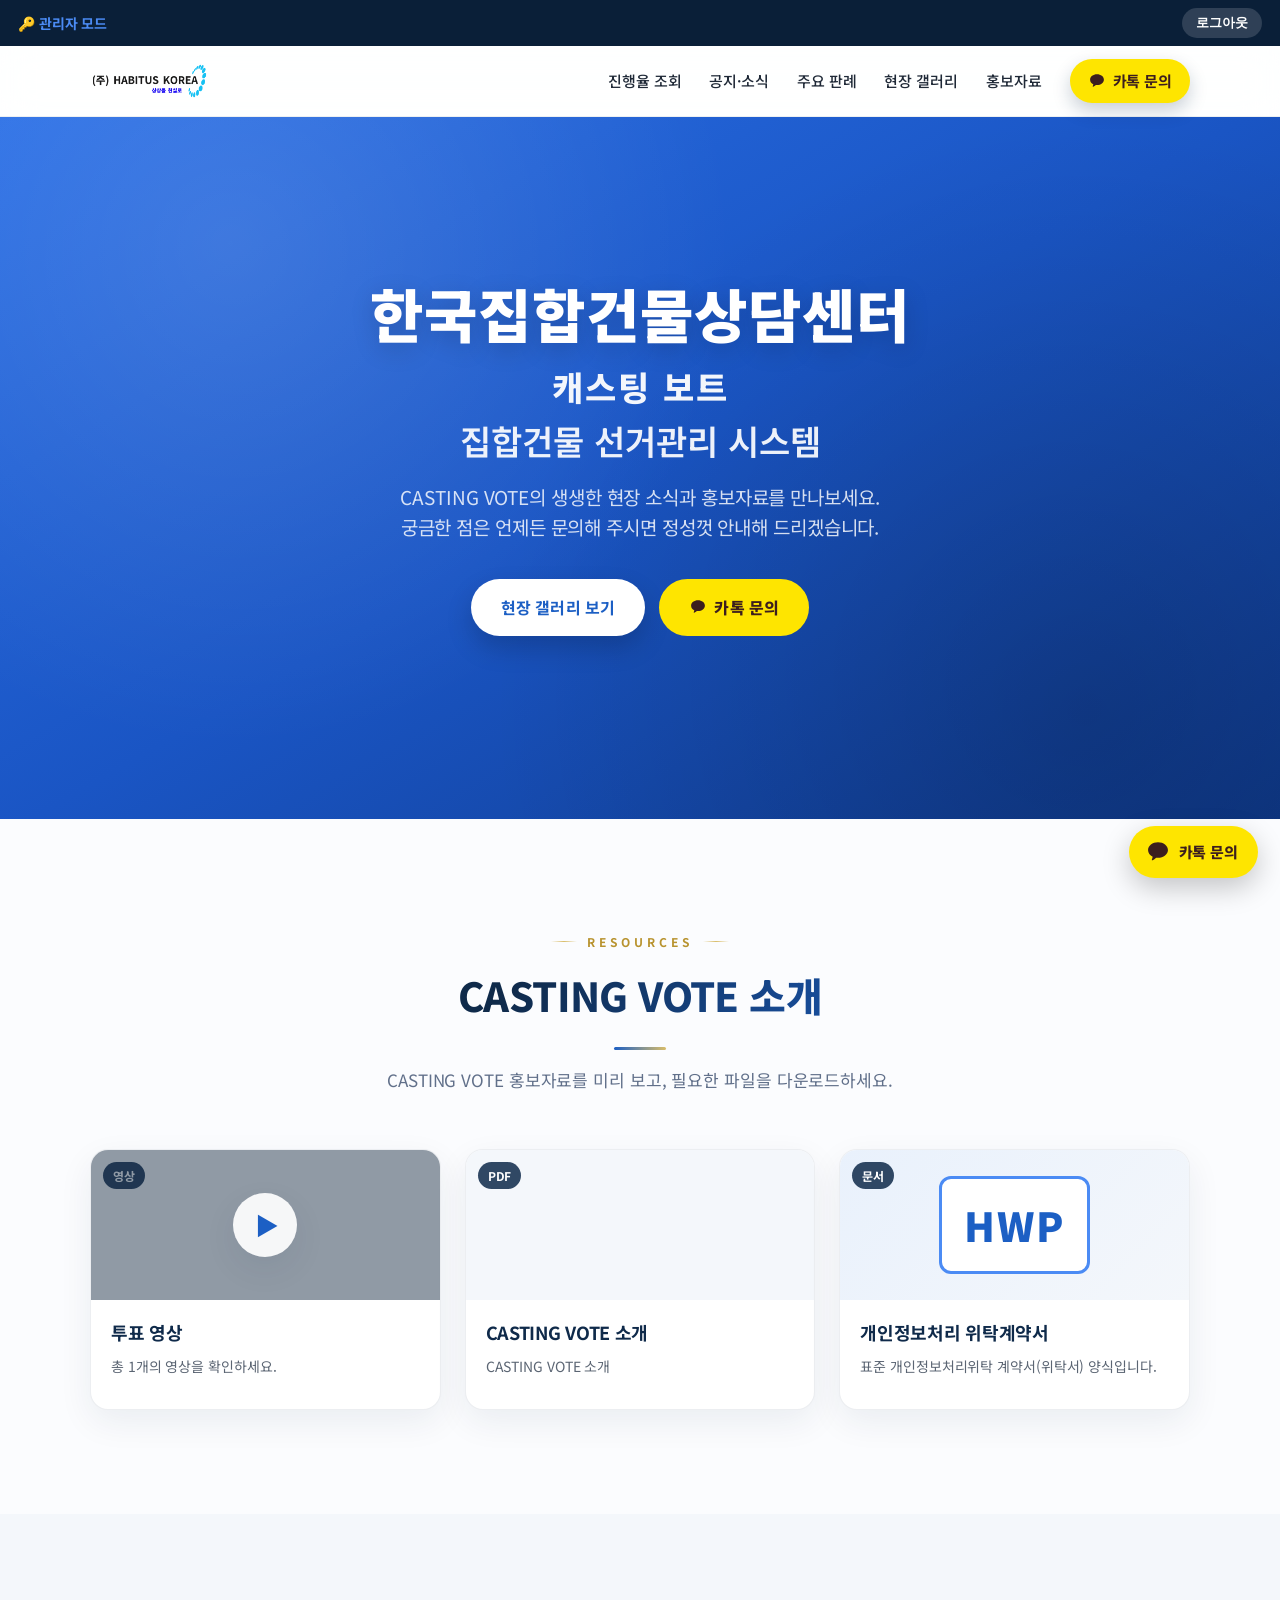
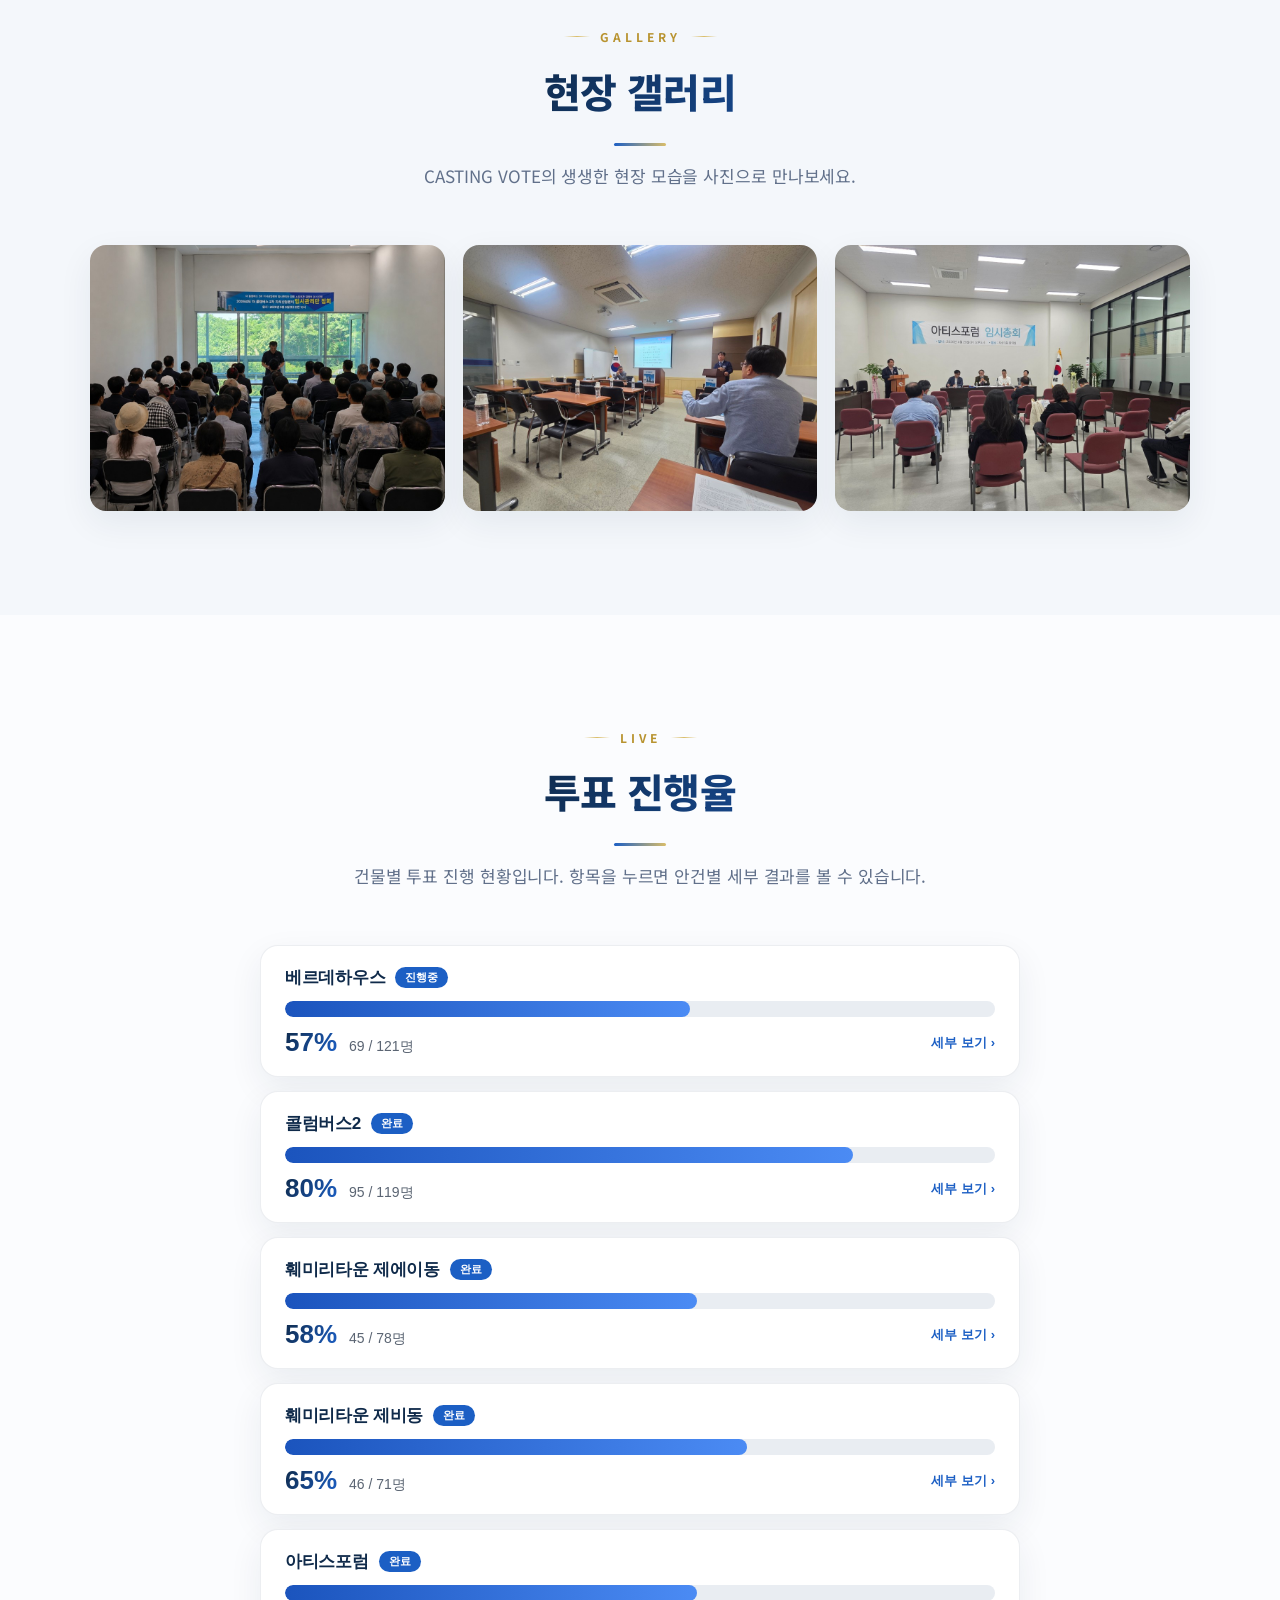
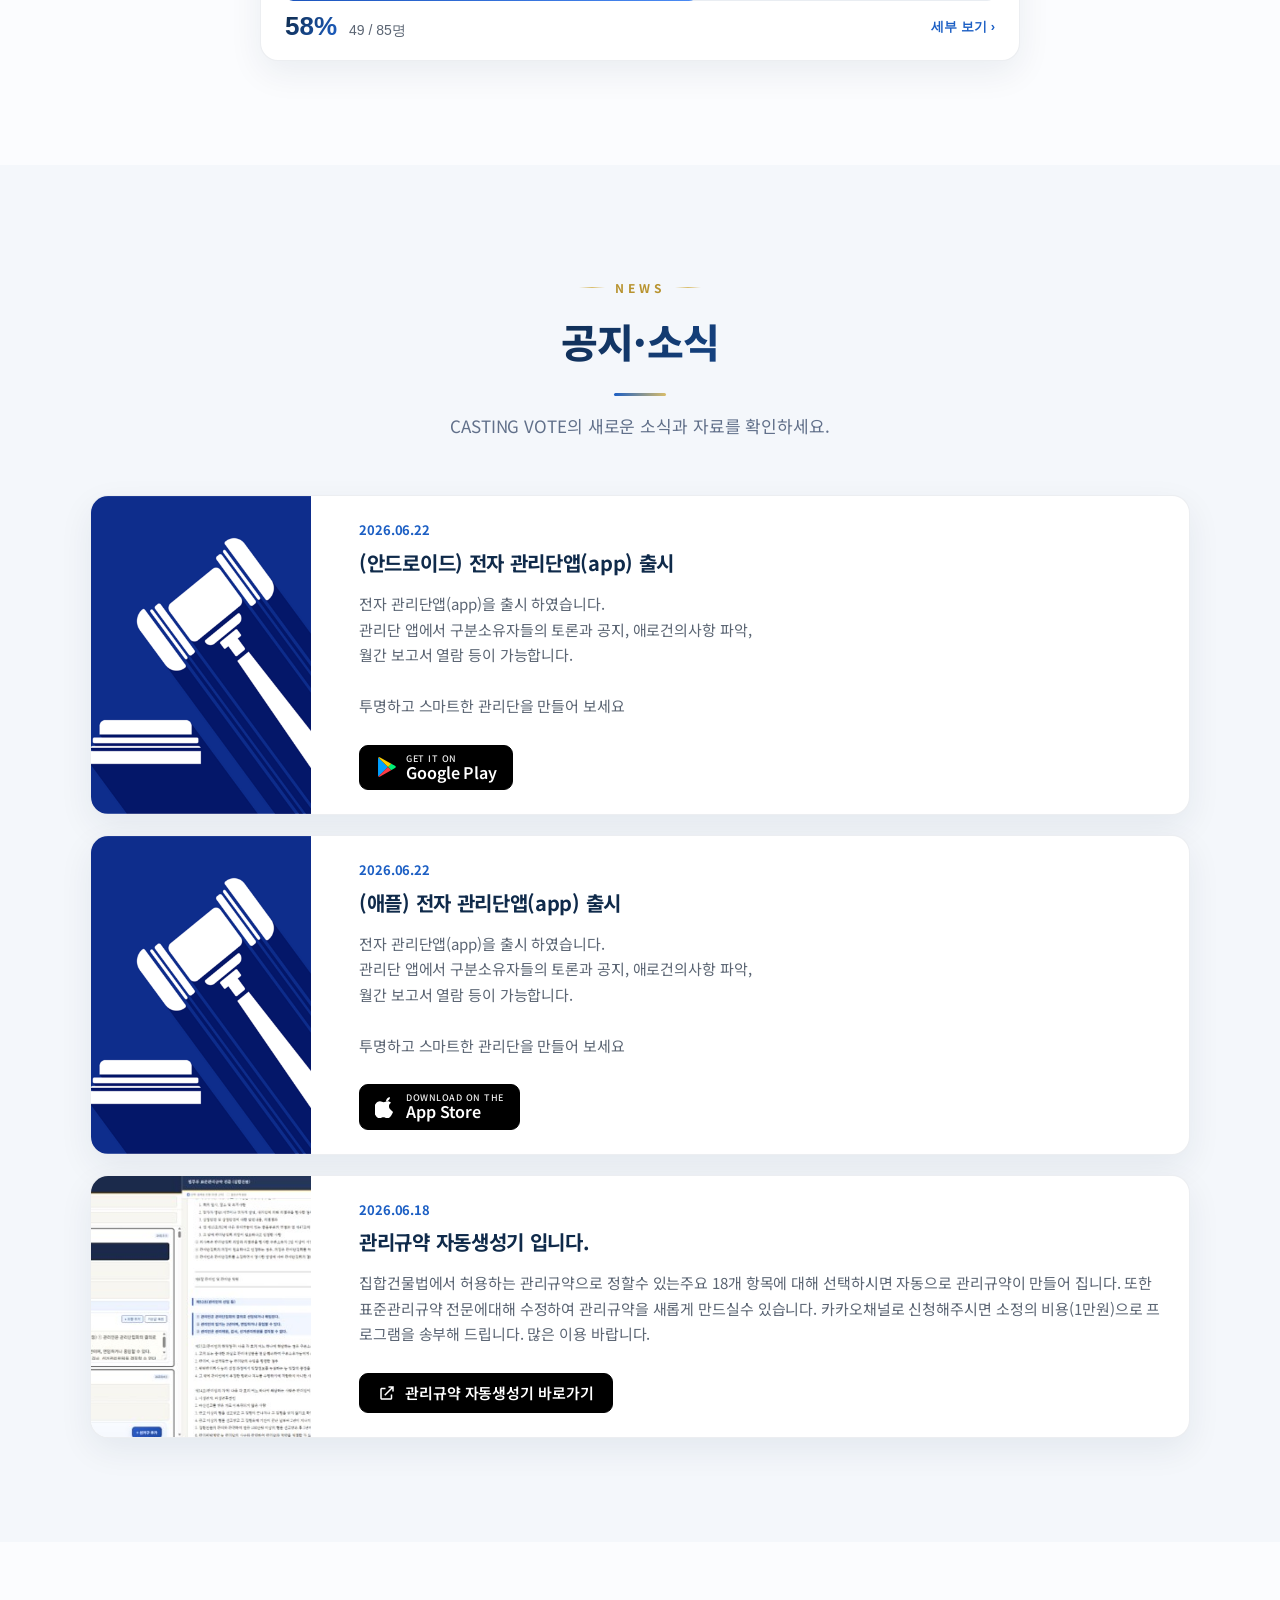
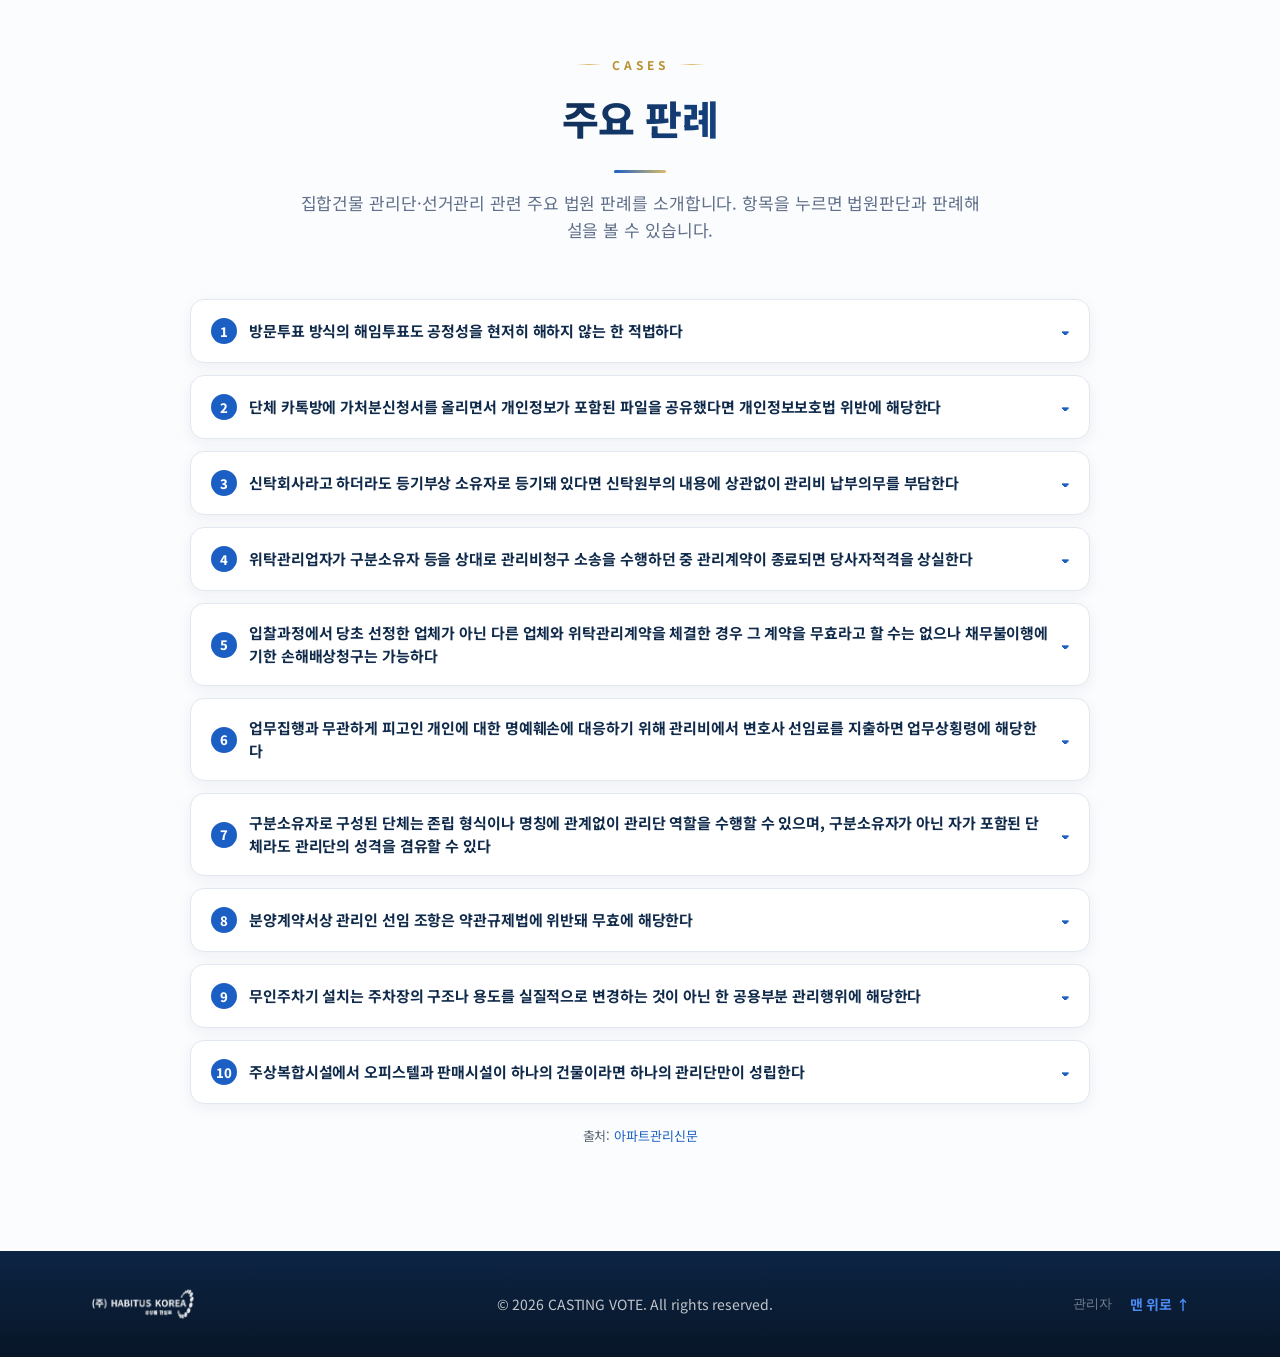
==== commit d445d454: "히어로 브랜드명 CASTING VOTE → 한국집합건물상담센터 변경 및 크기 조정 Co-Authored-By: Claude Opus 4.8 <noreply@anthropic.com" ====
--- a/index.html
+++ b/index.html
@@ -70,7 +70,7 @@
   <section class="hero" id="home">
     <div class="hero-overlay"></div>
     <div class="container hero-inner">
-      <p class="hero-wordmark">CASTING VOTE</p>
+      <p class="hero-wordmark">한국집합건물상담센터</p>
       <p class="hero-wordmark-ko">캐스팅 보트</p>
       <h1 class="hero-title">집합건물 선거관리 시스템</h1>
       <p class="hero-desc">
--- a/css/style.css
+++ b/css/style.css
@@ -899,13 +899,14 @@
     radial-gradient(circle at 85% 85%, rgba(0,0,0,.18), transparent 48%);
 }
 .hero-wordmark {
-  font-size: clamp(40px, 8vw, 88px);
+  font-size: clamp(26px, 6vw, 58px);
   font-weight: 900;
-  letter-spacing: 2px;
+  letter-spacing: 1px;
   color: #fff;
-  line-height: 1.05;
-  margin: 0 auto 18px;
+  line-height: 1.15;
+  margin: 0 auto 14px;
   text-shadow: 0 6px 24px rgba(0,0,0,.18);
+  word-break: keep-all;
 }
 .hero-title {
   color: rgba(255,255,255,.92) !important;
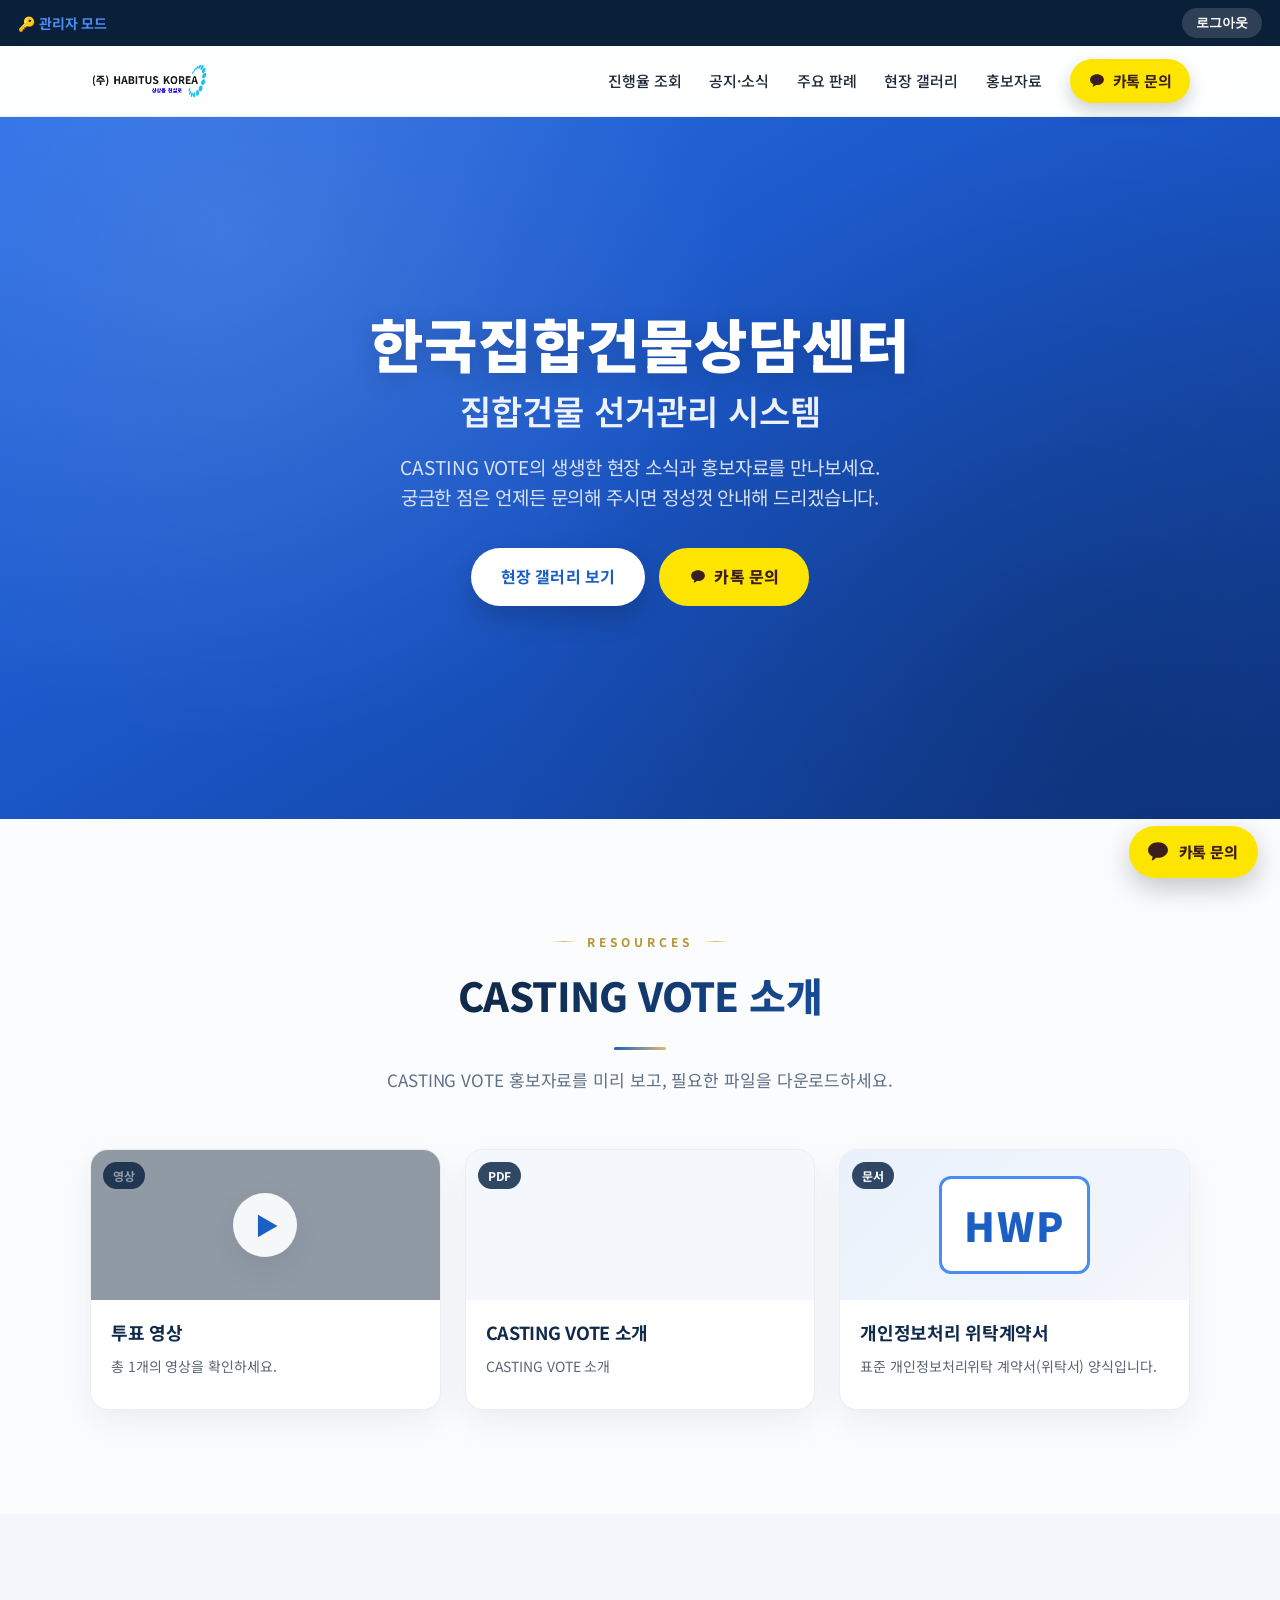
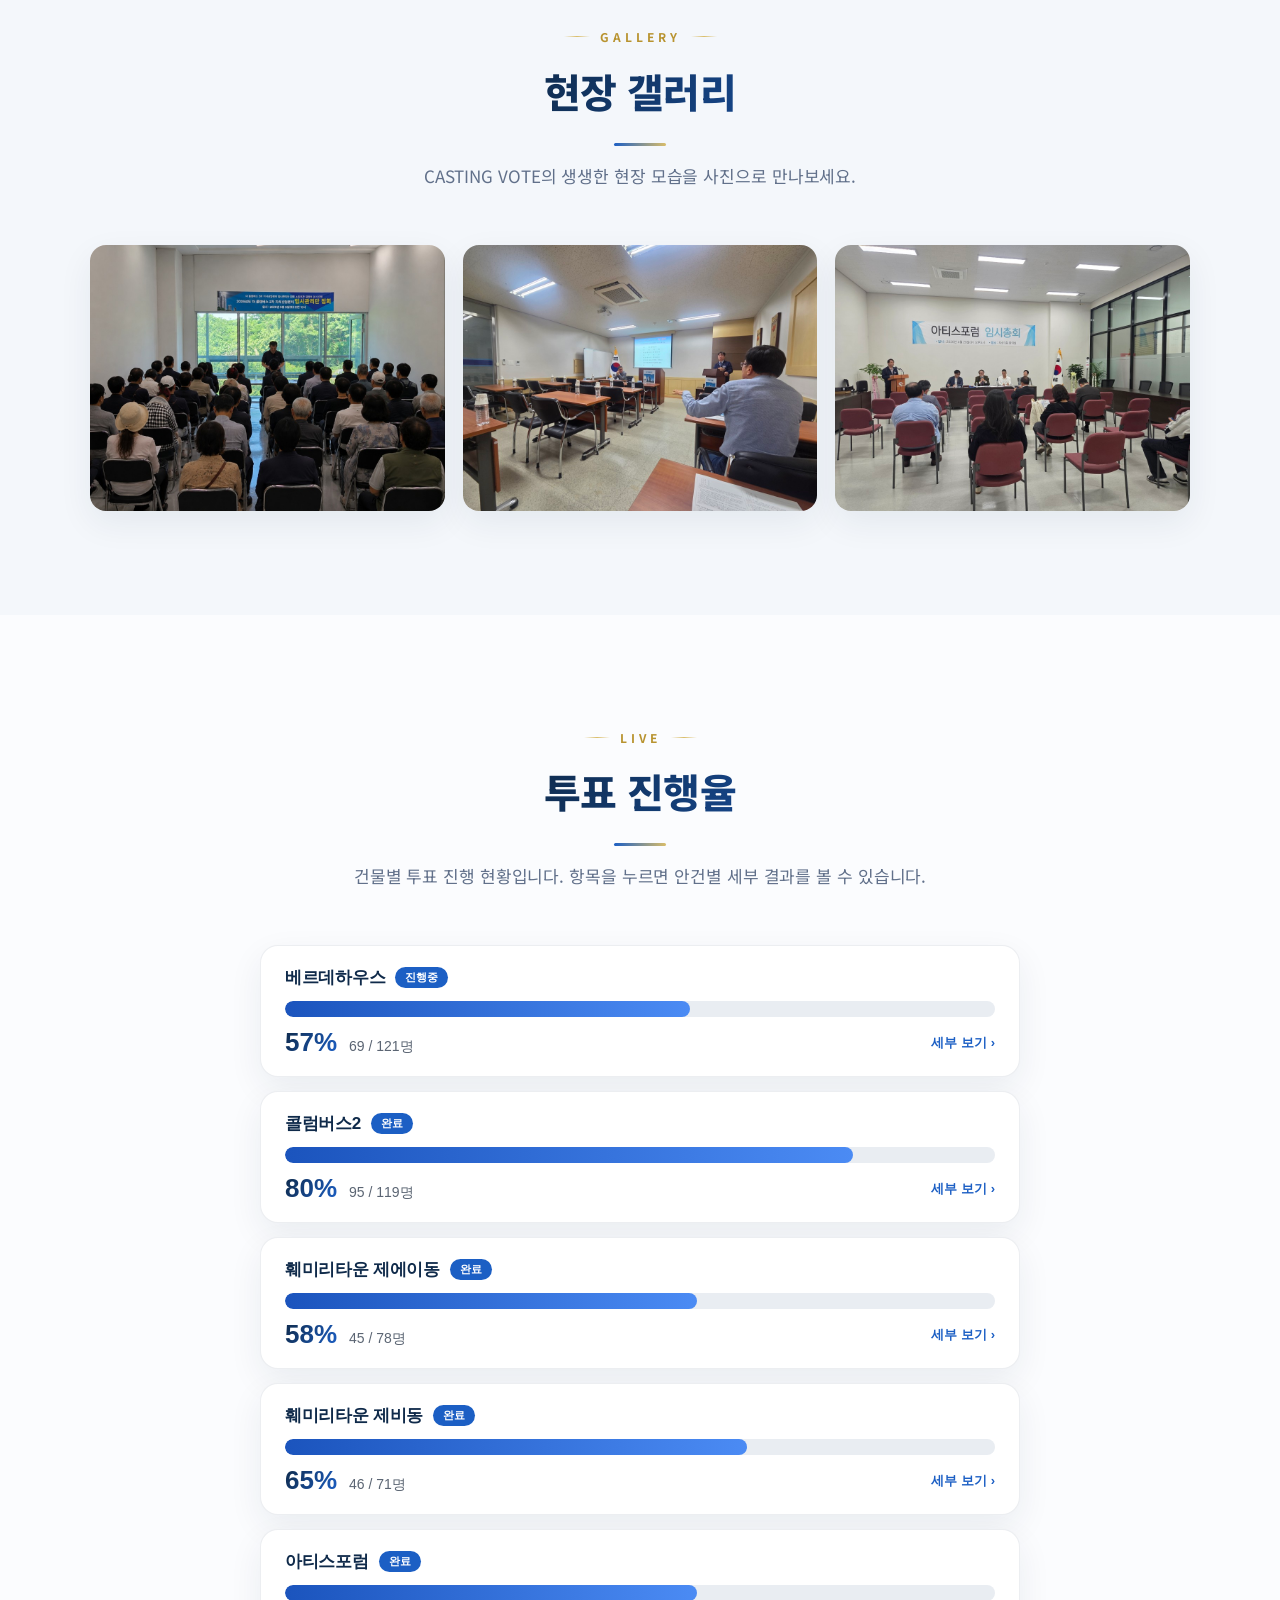
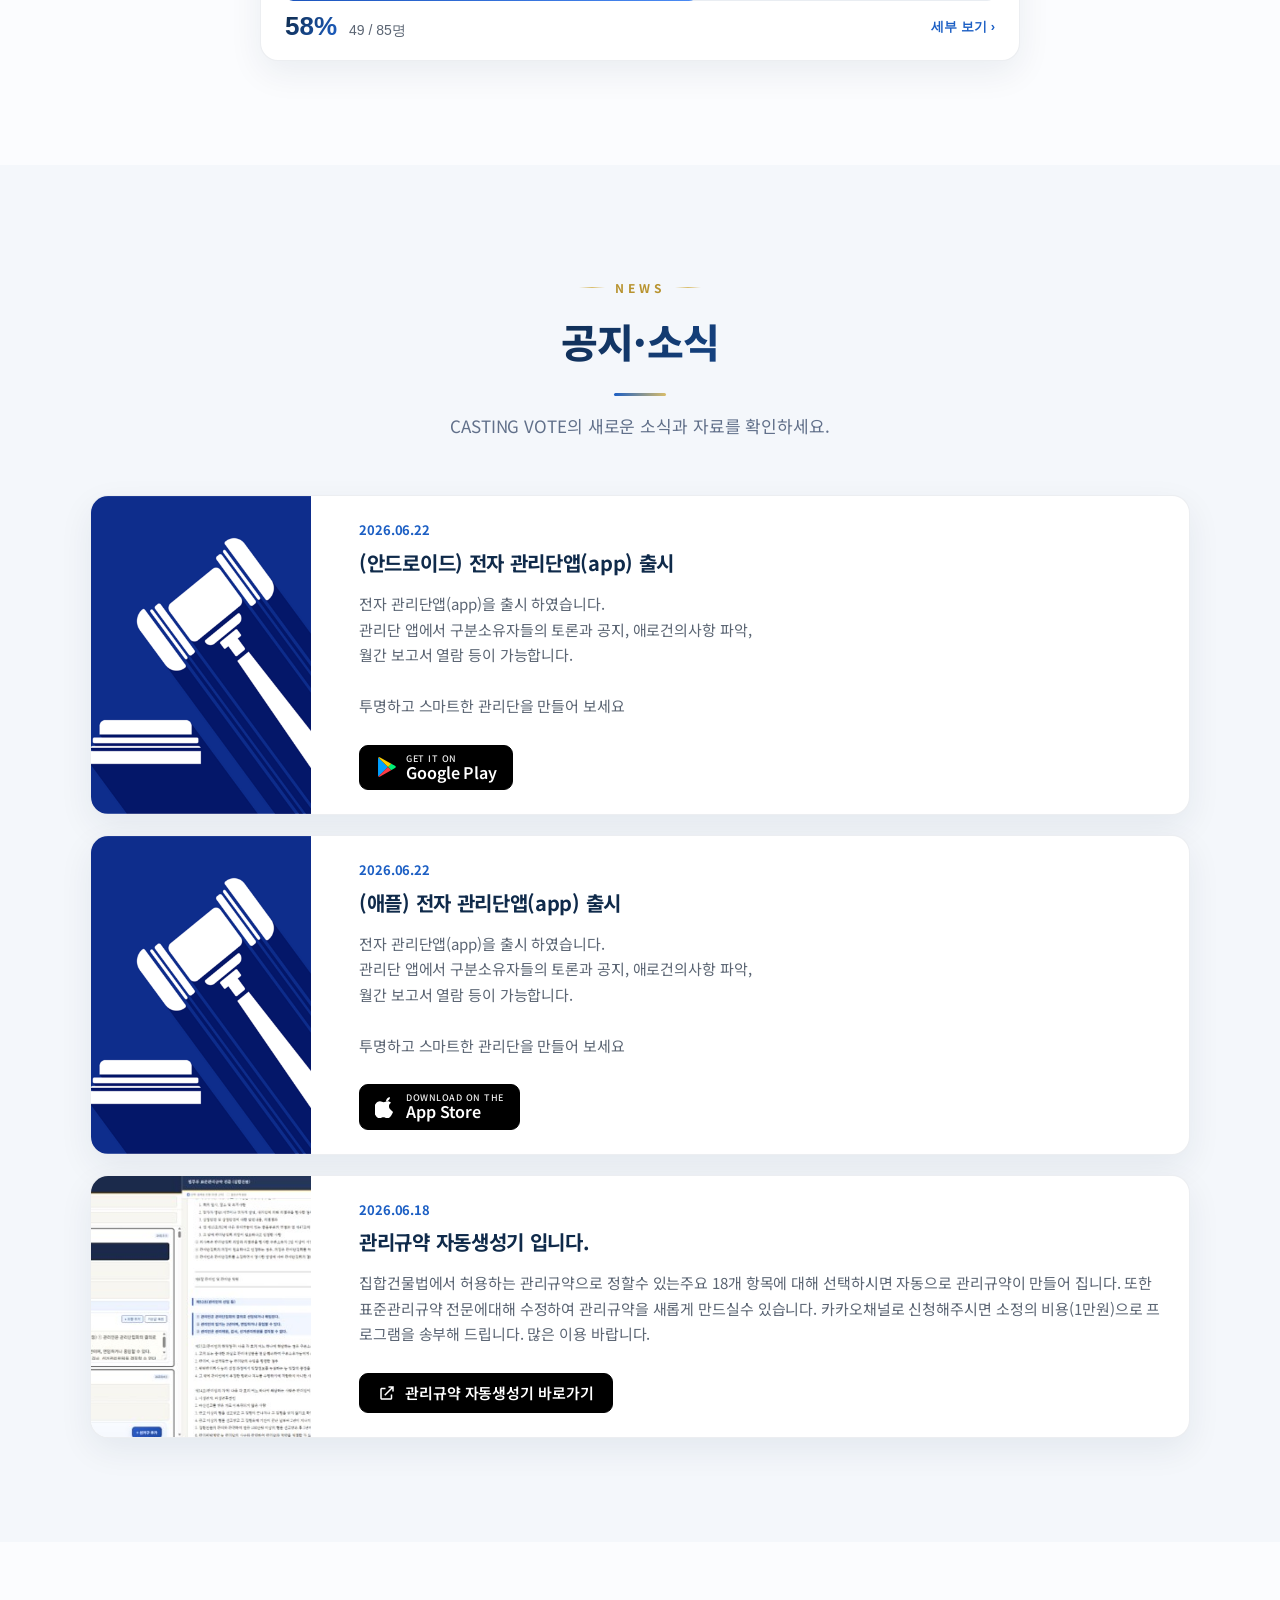
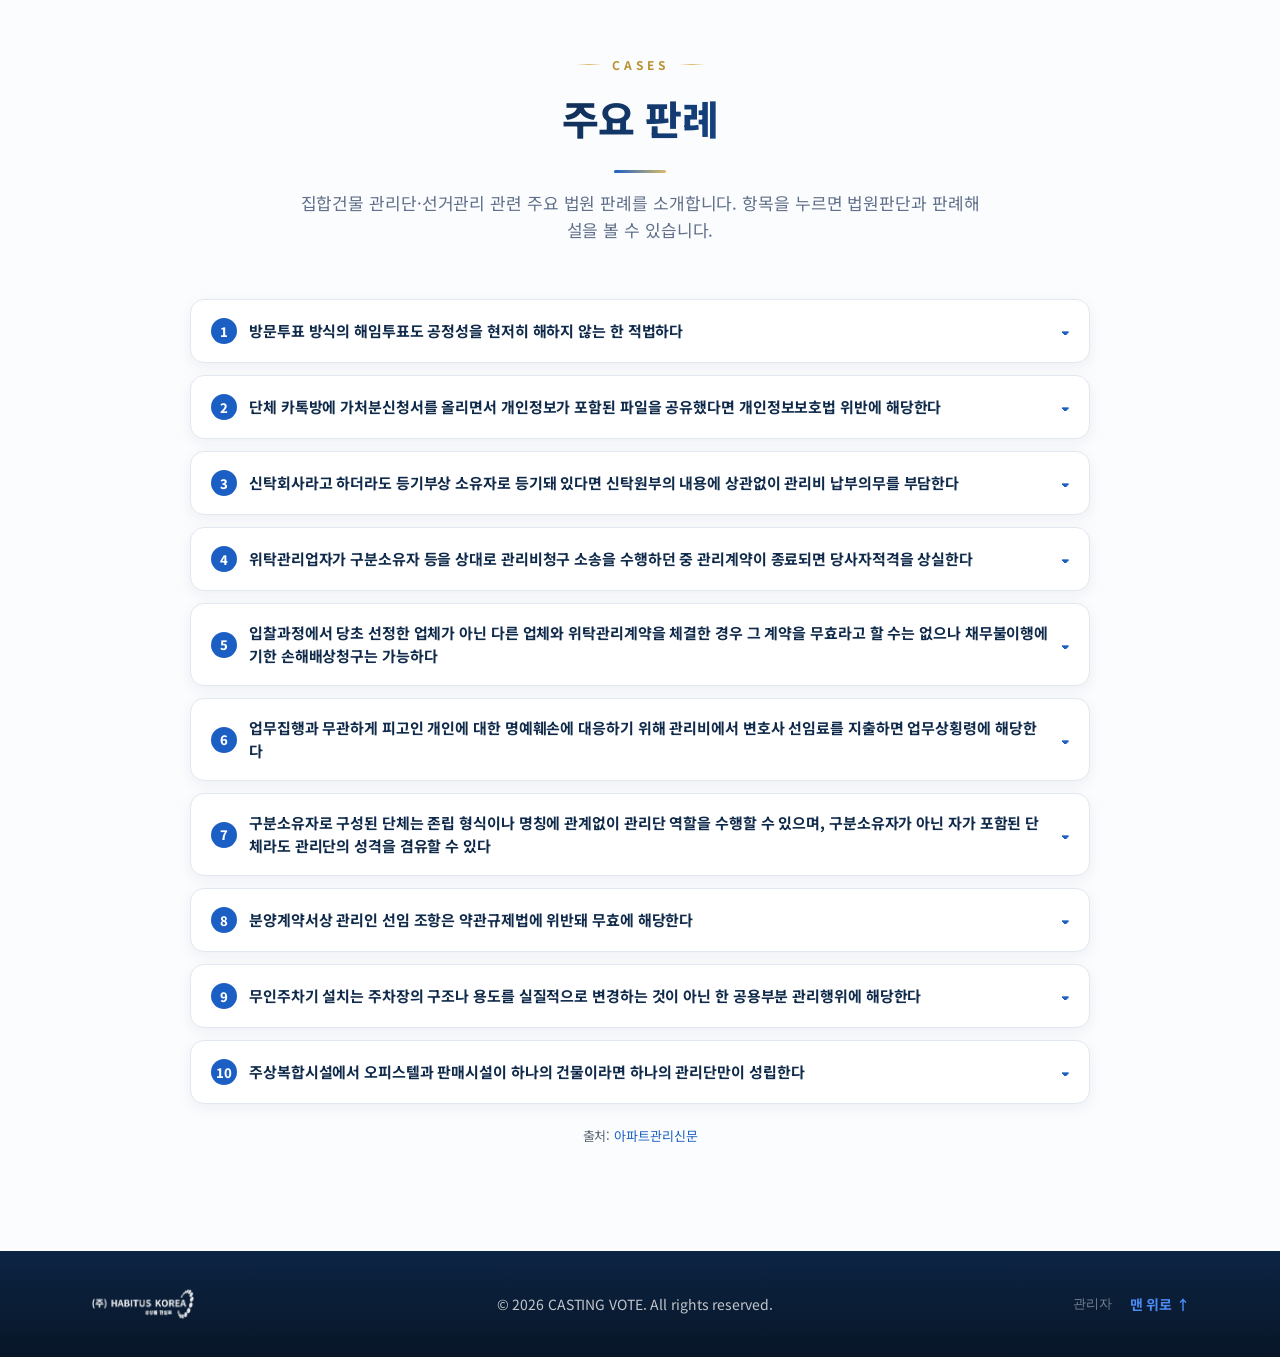
==== commit cd6a8755: "히어로 '캐스팅 보트' 부제 삭제 Co-Authored-By: Claude Opus 4.8 <noreply@anthropic.com> Claude-Session: https://c" ====
--- a/index.html
+++ b/index.html
@@ -71,7 +71,6 @@
     <div class="hero-overlay"></div>
     <div class="container hero-inner">
       <p class="hero-wordmark">한국집합건물상담센터</p>
-      <p class="hero-wordmark-ko">캐스팅 보트</p>
       <h1 class="hero-title">집합건물 선거관리 시스템</h1>
       <p class="hero-desc">
         CASTING VOTE의 생생한 현장 소식과 홍보자료를 만나보세요. 궁금한 점은 언제든 문의해 주시면 정성껏 안내해 드리겠습니다.
